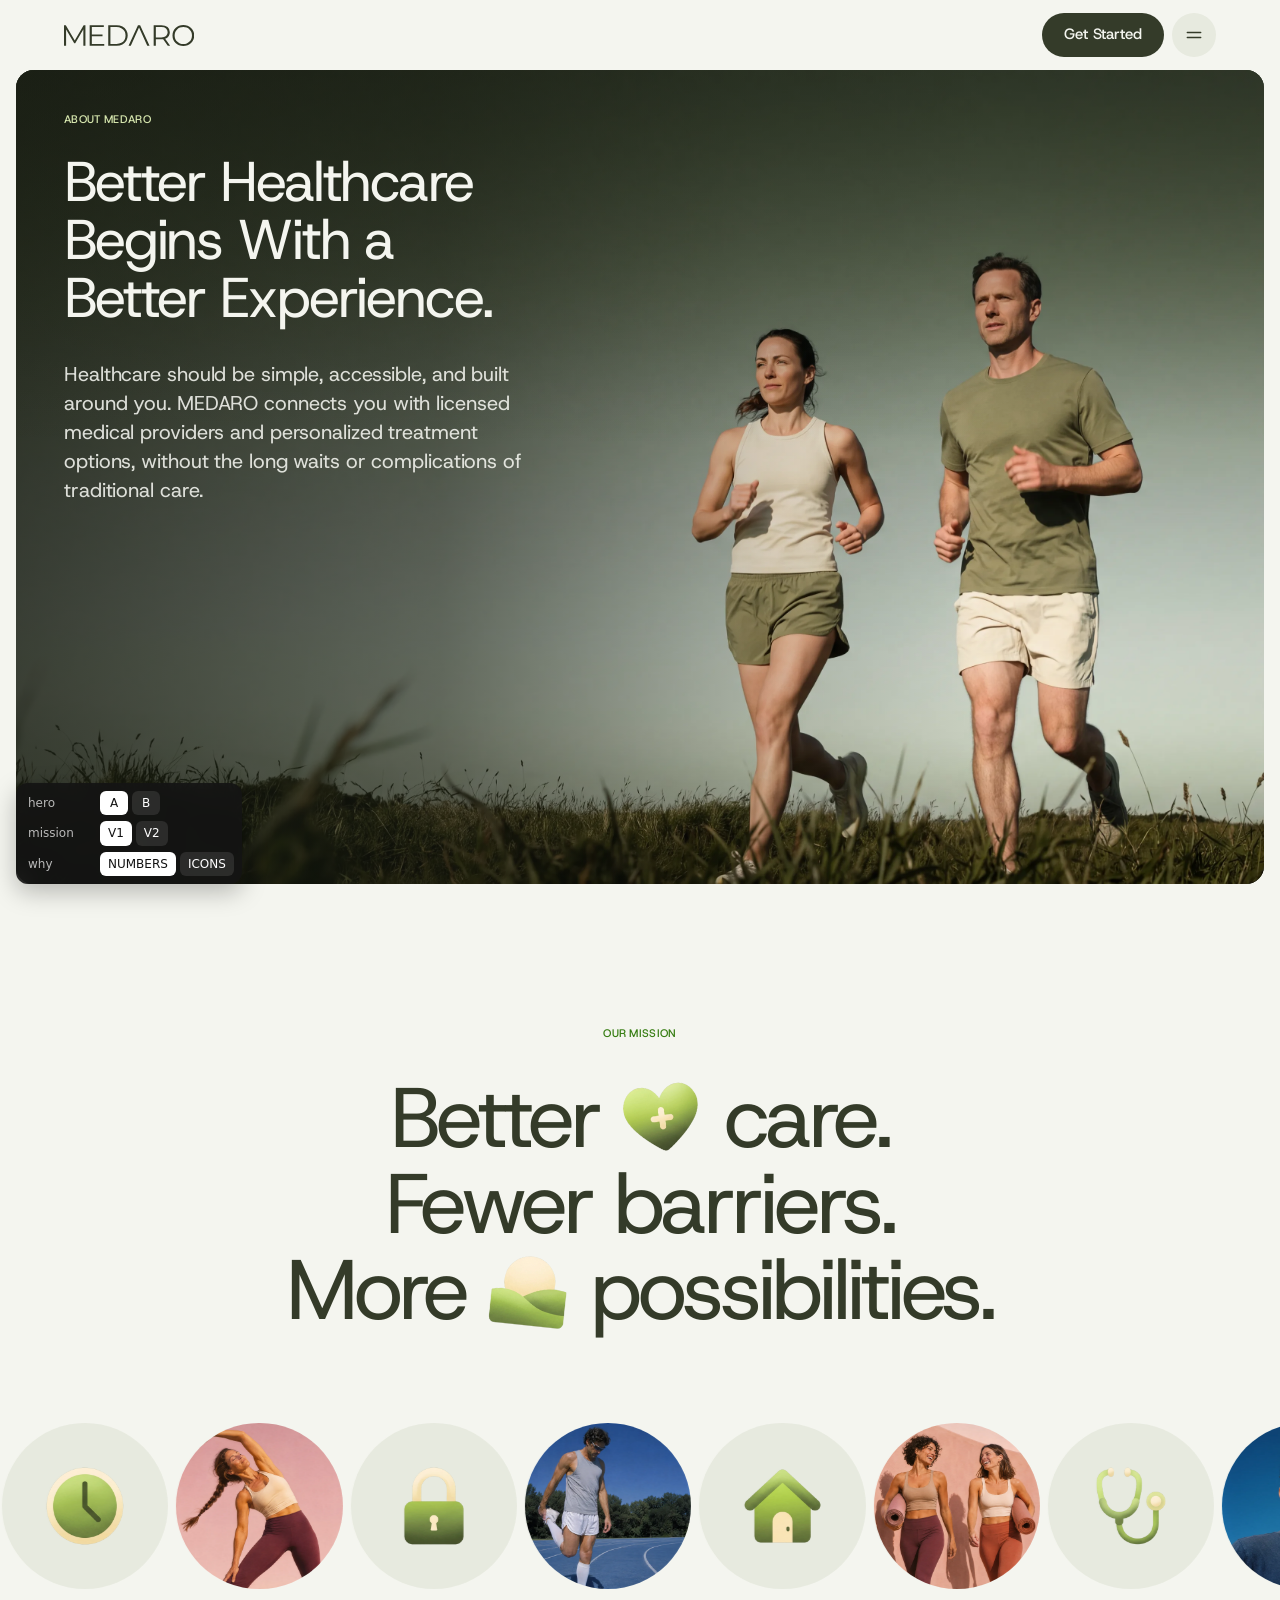
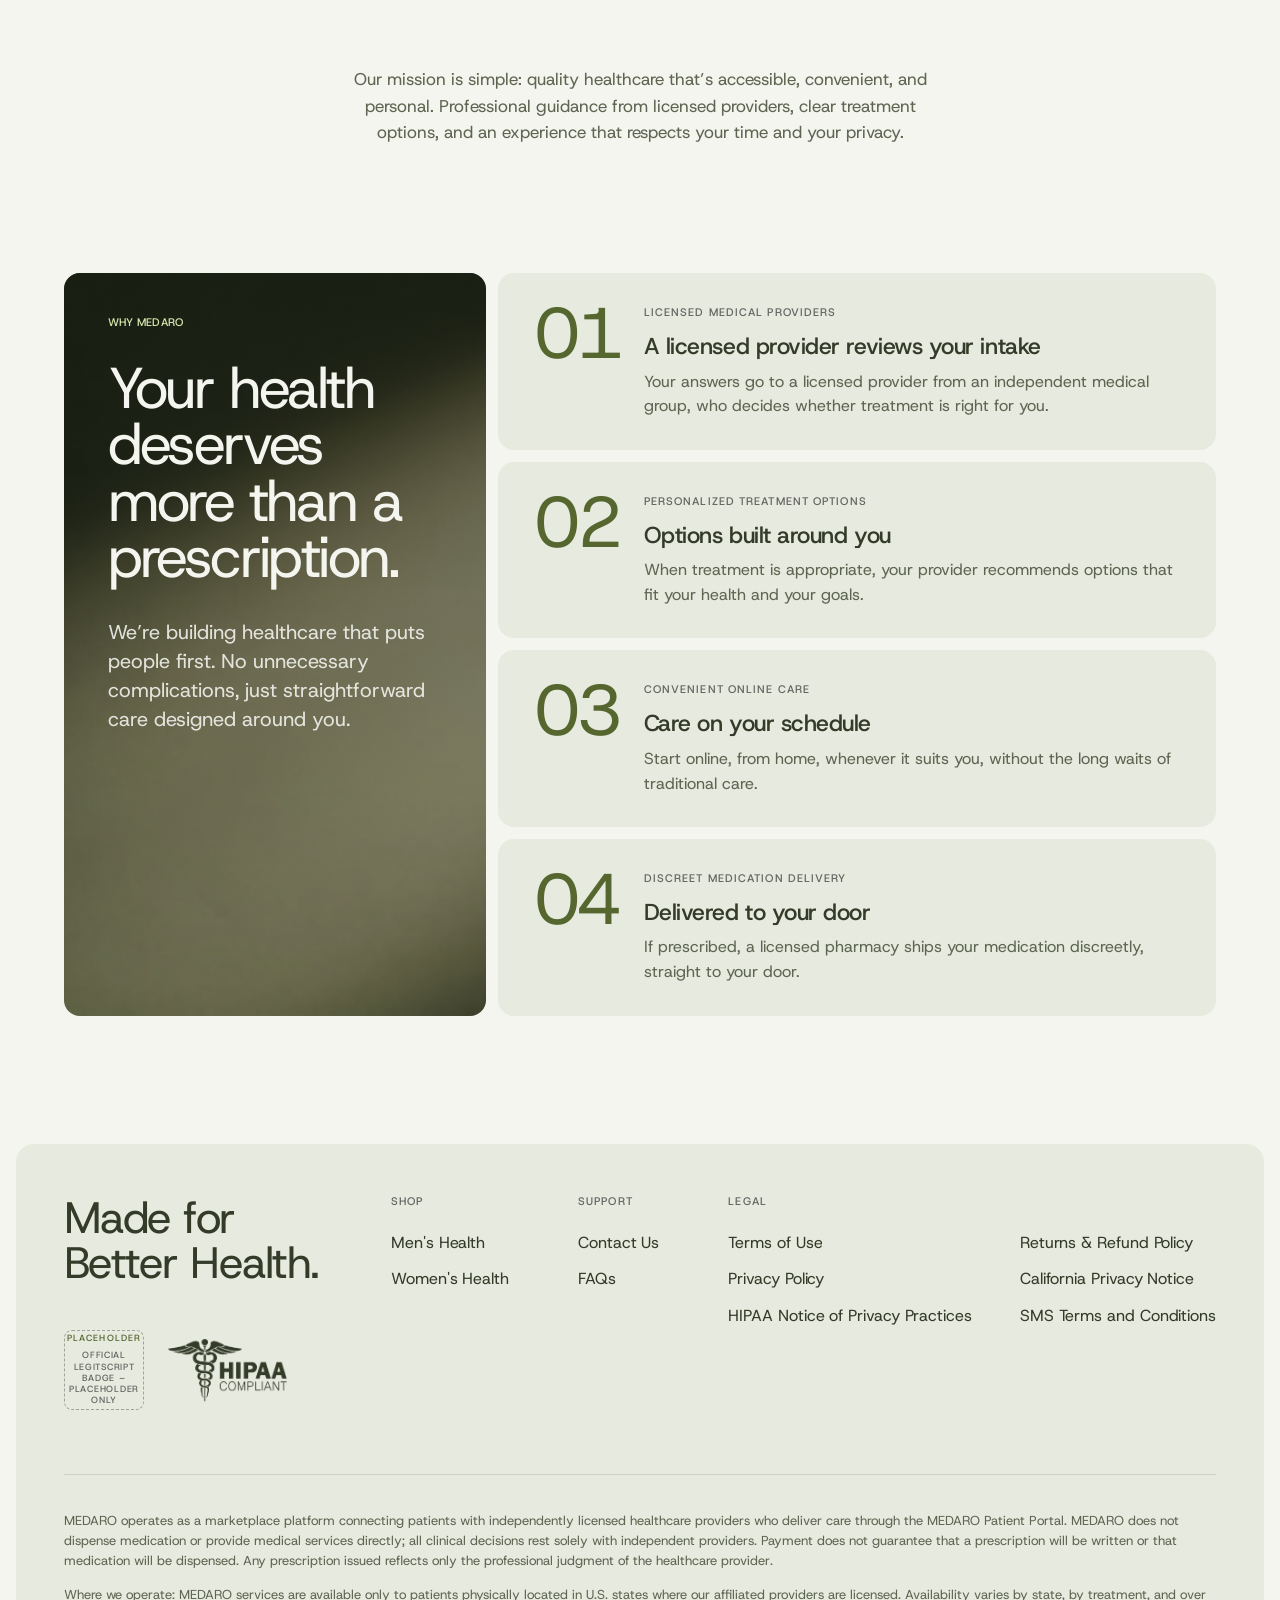
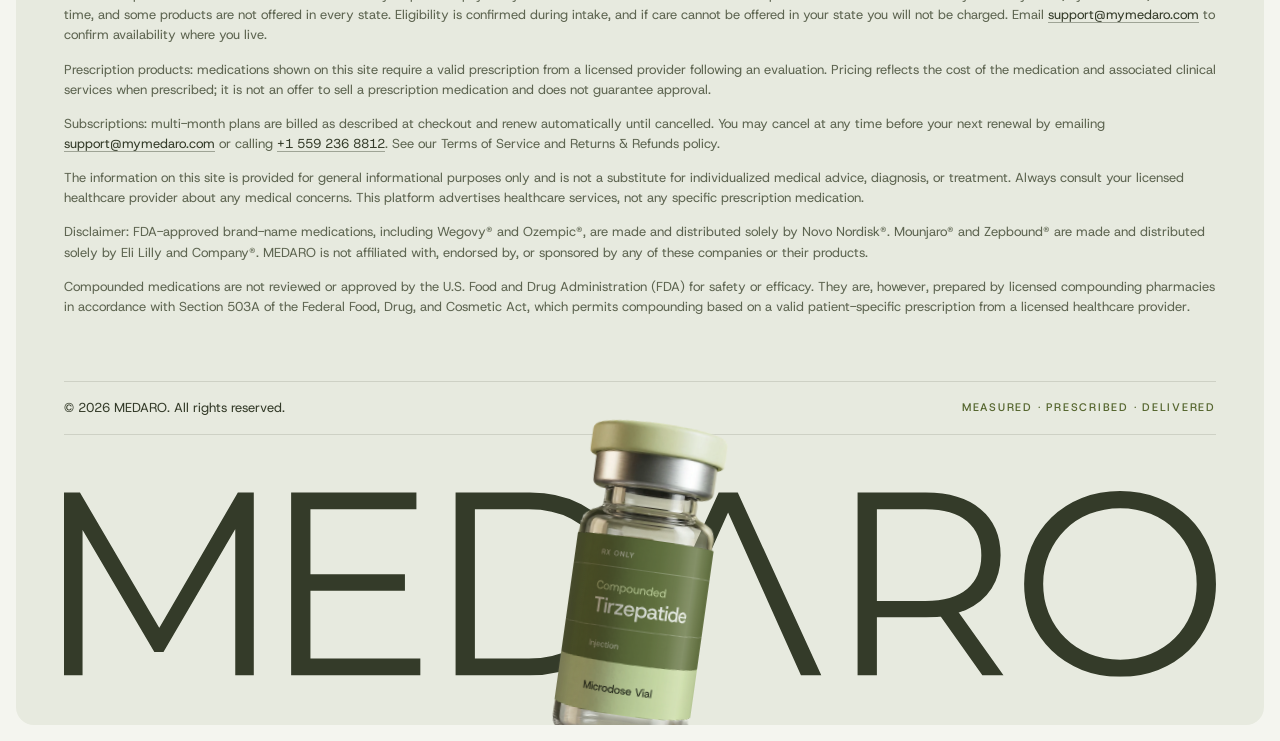
==== site/about.html @ d3d4ec20 "About: hero B's line on one line; Why MEDARO after Daylight (olive card, four point cards, numbers o" ====
<!doctype html>
<html lang="en" data-palettes="a" data-options="why:numbers,icons">
<head>
  <meta charset="utf-8">
  <meta name="viewport" content="width=device-width, initial-scale=1, viewport-fit=cover">
  <title>About MEDARO · Made for Better Health</title>
  <meta name="description" content="At MEDARO, we're making it easier to access personalized medical care without the long waits, unnecessary complications, or inconvenience of traditional healthcare.">
  <meta name="robots" content="noindex, nofollow"><!-- Draft: keep staging out of search -->
  <meta name="theme-color" content="#f4f5ef">
  <link rel="preconnect" href="https://fonts.googleapis.com">
  <link rel="preconnect" href="https://fonts.gstatic.com" crossorigin>
  <link rel="stylesheet" href="https://fonts.googleapis.com/css2?family=Host+Grotesk:wght@300;400;500;600&display=swap">
  <link rel="stylesheet" href="styles.css">
  <!-- Components -->
  <link rel="stylesheet" href="components/header.css">
  <link rel="stylesheet" href="components/menu.css">
  <link rel="stylesheet" href="components/product.css">
  <link rel="stylesheet" href="components/footer.css">
  <!-- Sections -->
  <link rel="stylesheet" href="sections/about/hero.css">
  <link rel="stylesheet" href="sections/about/hero--a.css">
  <link rel="stylesheet" href="sections/about/hero--b.css">
  <link rel="stylesheet" href="sections/about/mission--v1.css">
  <link rel="stylesheet" href="sections/about/mission--v2.css">
  <link rel="stylesheet" href="sections/about/why.css">
</head>
<body id="top">

  <!-- Sprite: logo and icons. One source for header, menu and footer -->
  <svg class="sprite" aria-hidden="true" focusable="false">
    <!-- Official MEDARO wordmark (site/assets/logo/, from the client), cropped tight, currentColor -->
    <symbol id="wordmark" viewBox="194 74 4413 712"><g fill="currentColor" transform="translate(80 780) scale(1 -1)"><path transform="translate(0 0)" d="M114 0V700H175L495 154H463L780 700H841V0H770V589H787L495 89H460L166 589H185V0Z"/><path transform="translate(870 0)" d="M114 0V700H594V636H188V64H609V0ZM180 324V387H550V324Z"/><path transform="translate(1500 0)" d="M114 0V700H399Q511 700 595.5 655.5Q680 611 727.0 532.0Q774 453 774 350Q774 247 727.0 168.0Q680 89 595.5 44.5Q511 0 399 0ZM188 64H395Q488 64 556.5 100.5Q625 137 663.0 201.5Q701 266 701 350Q701 435 663.0 499.0Q625 563 556.5 599.5Q488 636 395 636H188Z"/><path transform="translate(2300 0)" d="M2 0 L322 700 L395 700 L715 0 L637 0 L343 657 L373 657 L79 0 Z"/><path transform="translate(3040 0)" d="M114 0V700H376Q509 700 585.5 636.5Q662 573 662 460Q662 386 627.5 332.5Q593 279 529.0 250.5Q465 222 376 222H155L188 256V0ZM592 0 412 254H492L673 0ZM188 250 155 285H374Q479 285 533.5 331.0Q588 377 588 460Q588 544 533.5 590.0Q479 636 374 636H155L188 671Z"/><path transform="translate(3740 0)" d="M420 -6Q341 -6 273.5 20.5Q206 47 156.5 95.5Q107 144 79.5 208.5Q52 273 52 350Q52 427 79.5 491.5Q107 556 156.5 604.5Q206 653 273.0 679.5Q340 706 420 706Q499 706 566.0 679.5Q633 653 682.5 605.0Q732 557 759.5 492.0Q787 427 787 350Q787 273 759.5 208.0Q732 143 682.5 95.0Q633 47 566.0 20.5Q499 -6 420 -6ZM420 60Q483 60 536.5 81.5Q590 103 629.5 142.5Q669 182 691.0 234.5Q713 287 713 350Q713 413 691.0 465.5Q669 518 629.5 557.5Q590 597 536.5 618.5Q483 640 420 640Q357 640 303.0 618.5Q249 597 209.5 557.5Q170 518 147.5 465.5Q125 413 125 350Q125 288 147.5 235.0Q170 182 209.5 142.5Q249 103 303.0 81.5Q357 60 420 60Z"/></g></symbol>
    <!-- UI icons -->
    <!-- The MEDARO arrow (user, 2026-11-20; source: assets/icons/arrow.svg). One glyph for every arrow, in currentColor;
         i-arrow-ne is the same arrow turned 45° (promo card). -->
    <symbol id="i-arrow-right" viewBox="0 0 16 16"><path fill="currentColor" d="M9.04045 13.5006C9.05132 13.5116 9.38447 13.5951 9.78072 13.6861C10.177 13.7772 10.5056 13.8378 10.5108 13.8209C10.5161 13.8039 10.5571 13.5289 10.6019 13.2096C10.692 12.5686 10.9101 11.82 11.1431 11.3519C11.8694 9.893 13.1726 8.92699 14.7532 8.67591L15.1557 8.61196V7.96748V7.32295L14.7909 7.26174C12.4008 6.86077 10.8426 5.07371 10.5511 2.39938C10.5321 2.22474 10.5094 2.08191 10.5006 2.08191C10.42 2.08191 9.08438 2.40379 9.05912 2.42929C9.04085 2.44773 9.05444 2.61144 9.08936 2.79303C9.47585 4.80384 10.5825 6.44009 12.0186 7.12424L12.363 7.28836L5.2793 7.30121L0.800003 7.30937V8.6137L5.29082 8.62187L12.3578 8.63477L11.923 8.85512C10.7947 9.42671 9.90149 10.5479 9.37547 12.0529C9.22557 12.4817 8.99939 13.4592 9.04045 13.5006Z"/></symbol>
    <symbol id="i-arrow-ne" viewBox="0 0 16 16"><path fill="currentColor" transform="rotate(-45 7.98 7.96)" d="M9.04045 13.5006C9.05132 13.5116 9.38447 13.5951 9.78072 13.6861C10.177 13.7772 10.5056 13.8378 10.5108 13.8209C10.5161 13.8039 10.5571 13.5289 10.6019 13.2096C10.692 12.5686 10.9101 11.82 11.1431 11.3519C11.8694 9.893 13.1726 8.92699 14.7532 8.67591L15.1557 8.61196V7.96748V7.32295L14.7909 7.26174C12.4008 6.86077 10.8426 5.07371 10.5511 2.39938C10.5321 2.22474 10.5094 2.08191 10.5006 2.08191C10.42 2.08191 9.08438 2.40379 9.05912 2.42929C9.04085 2.44773 9.05444 2.61144 9.08936 2.79303C9.47585 4.80384 10.5825 6.44009 12.0186 7.12424L12.363 7.28836L5.2793 7.30121L0.800003 7.30937V8.6137L5.29082 8.62187L12.3578 8.63477L11.923 8.85512C10.7947 9.42671 9.90149 10.5479 9.37547 12.0529C9.22557 12.4817 8.99939 13.4592 9.04045 13.5006Z"/></symbol>
    <!-- Supplement V3 line icons (24px, 1.5 stroke, round: the Weight Loss icons' style) -->
    <symbol id="i-leaf" viewBox="0 0 24 24"><g fill="none" stroke="currentColor" stroke-width="1.5" stroke-linecap="round" stroke-linejoin="round"><path d="M5 19c0-8 5-13.5 14-14 .2 8.6-5 14-12.5 14H5Z"/><path d="M5 19c3-4 6-6.5 10-8.5"/></g></symbol>
    <symbol id="i-flask" viewBox="0 0 24 24"><g fill="none" stroke="currentColor" stroke-width="1.5" stroke-linecap="round" stroke-linejoin="round"><path d="M9.5 3h5M10.5 3v6L5.2 18.2A1.9 1.9 0 0 0 6.9 21h10.2a1.9 1.9 0 0 0 1.7-2.8L13.5 9V3"/><path d="M7.6 15h8.8"/></g></symbol>
    <symbol id="i-target" viewBox="0 0 24 24"><g fill="none" stroke="currentColor" stroke-width="1.5" stroke-linecap="round" stroke-linejoin="round"><circle cx="12" cy="12" r="8.5"/><circle cx="12" cy="12" r="4.75"/><circle cx="12" cy="12" r="1.1"/></g></symbol>
    <symbol id="i-sun" viewBox="0 0 24 24"><g fill="none" stroke="currentColor" stroke-width="1.5" stroke-linecap="round" stroke-linejoin="round"><circle cx="12" cy="12" r="4"/><path d="M12 2.75v2M12 19.25v2M2.75 12h2M19.25 12h2M5.46 5.46l1.41 1.41M17.13 17.13l1.41 1.41M5.46 18.54l1.41-1.41M17.13 6.87l1.41-1.41"/></g></symbol>
    <symbol id="i-search" viewBox="0 0 24 24"><g fill="none" stroke="currentColor" stroke-width="1.5" stroke-linecap="round" stroke-linejoin="round"><circle cx="10.75" cy="10.75" r="6.5"/><path d="m15.5 15.5 5 5"/></g></symbol>
    <!-- Weight Loss care-point icons (24px line icons, currentColor) -->
    <symbol id="i-vial" viewBox="0 0 24 24"><g fill="none" stroke="currentColor" stroke-width="1.5" stroke-linecap="round" stroke-linejoin="round"><rect x="8.5" y="2.75" width="7" height="3" rx="0.75"/><path d="M10 5.75v1.5M14 5.75v1.5"/><rect x="7" y="7.25" width="10" height="14" rx="2"/><path d="M7 11.25h10M7 17.25h10"/></g></symbol>
    <symbol id="i-stethoscope" viewBox="0 0 24 24"><g fill="none" stroke="currentColor" stroke-width="1.5" stroke-linecap="round" stroke-linejoin="round"><path d="M5.75 3.25H5a1 1 0 0 0-1 1V9a4.5 4.5 0 0 0 9 0V4.25a1 1 0 0 0-1-1h-.75"/><path d="M8.5 13.5v1.75a4.5 4.5 0 0 0 9 0V13"/><circle cx="17.5" cy="11" r="2"/></g></symbol>
    <symbol id="i-plan" viewBox="0 0 24 24"><g fill="none" stroke="currentColor" stroke-width="1.5" stroke-linecap="round" stroke-linejoin="round"><path d="M15.5 4.5H17a2 2 0 0 1 2 2V19.5a2 2 0 0 1-2 2H7a2 2 0 0 1-2-2V6.5a2 2 0 0 1 2-2h1.5"/><rect x="8.5" y="2.75" width="7" height="3.5" rx="1"/><path d="M8.5 11h7M8.5 14.5h7M8.5 18h4"/></g></symbol>
    <symbol id="i-chat" viewBox="0 0 24 24"><g fill="none" stroke="currentColor" stroke-width="1.5" stroke-linecap="round" stroke-linejoin="round"><path d="M4 6.75A2.75 2.75 0 0 1 6.75 4h10.5A2.75 2.75 0 0 1 20 6.75v7.5A2.75 2.75 0 0 1 17.25 17H10.5L6 20.5V17h0.75A2.75 2.75 0 0 1 4 14.25Z"/><path d="M8.5 9h7M8.5 12.5h4.5"/></g></symbol>
    <symbol id="i-box" viewBox="0 0 24 24"><g fill="none" stroke="currentColor" stroke-width="1.5" stroke-linecap="round" stroke-linejoin="round"><path d="M3.5 7.5 12 3l8.5 4.5v9L12 21l-8.5-4.5Z"/><path d="M3.5 7.5 12 12l8.5-4.5M12 12v9M7.75 5.25l8.5 4.5"/></g></symbol>
    <symbol id="i-clock" viewBox="0 0 24 24"><g fill="none" stroke="currentColor" stroke-width="1.5" stroke-linecap="round" stroke-linejoin="round"><circle cx="12" cy="12" r="8.5"/><path d="M12 7.25V12l3.25 2"/></g></symbol>
  </svg>

  <a class="visually-hidden" href="#main">Skip to content</a>

  <!-- ================= HERO (approved: hero V4, user 2026-11-21) ================= -->
  <!-- SECTION:header--menu START · styles: components/header.css, components/menu.css · scripts: main.js (header, menu)
       After the client's hims and Superpower references (2026-11-20): logo left; Get Started and a menu button right.
       The six links live in a sheet that slides in from the right (native <dialog>: focus stays inside, Esc closes).
       Links: Home scroll links and page links as in content/home.md. [LINK NEEDED] Get Started destination. -->
  <header class="site-header site-header--plain site-header--compact site-header--menu" data-header>
    <div class="site-header__bar">
      <a class="logo" href="index.html" aria-label="MEDARO, home"><svg aria-hidden="true"><use href="#wordmark"/></svg></a>
      <div class="site-header__actions">
        <a class="btn btn--dark btn--pill" href="index.html#how-it-works">Get Started</a>
        <button class="menu-button" type="button" aria-haspopup="dialog" aria-expanded="false" aria-controls="site-menu" data-menu-open>
          <span class="visually-hidden">Open menu</span>
          <svg aria-hidden="true" viewBox="0 0 24 24"><path d="M4 9h16M4 15h16"/></svg>
        </button>
      </div>
    </div>
  </header>

  <dialog class="menu" id="site-menu" aria-labelledby="site-menu-title" data-menu>
    <div class="menu__scrim" data-menu-close></div>
    <div class="menu__panel">
      <div class="menu__top">
        <h2 class="menu__title" id="site-menu-title">Menu</h2>
        <button class="menu__close" type="button" data-menu-close>
          <span class="visually-hidden">Close menu</span>
          <svg aria-hidden="true" viewBox="0 0 24 24"><path d="M6 6l12 12M18 6 6 18"/></svg>
        </button>
      </div>

      <nav class="menu__nav" aria-labelledby="site-menu-explore">
        <p class="menu__label" id="site-menu-explore">Explore</p>
        <ul class="menu__list">
          <li style="--i:0"><a class="menu__link link-roll" href="index.html#weight-loss" data-menu-close>Weight Loss<svg class="menu__arrow" aria-hidden="true"><use href="#i-arrow-right"/></svg></a></li>
          <li style="--i:1"><a class="menu__link link-roll" href="index.html#mens-health" data-menu-close>Men's Health<svg class="menu__arrow" aria-hidden="true"><use href="#i-arrow-right"/></svg></a></li>
          <li style="--i:2"><a class="menu__link link-roll" href="index.html#womens-health" data-menu-close>Women's Health<svg class="menu__arrow" aria-hidden="true"><use href="#i-arrow-right"/></svg></a></li>
          <li style="--i:3"><a class="menu__link link-roll" href="index.html#supplements" data-menu-close>Supplement<svg class="menu__arrow" aria-hidden="true"><use href="#i-arrow-right"/></svg></a></li>
          <li style="--i:4"><a class="menu__link link-roll" href="index.html#how-it-works" data-menu-close>How Medaro Works<svg class="menu__arrow" aria-hidden="true"><use href="#i-arrow-right"/></svg></a></li>
          <li style="--i:5"><a class="menu__link link-roll" href="about.html" aria-current="page">About Us<svg class="menu__arrow" aria-hidden="true"><use href="#i-arrow-right"/></svg></a></li>
        </ul>
      </nav>

      <!-- Top treatments, after hims' menu: a row of product cards (Rx badge, product, name) that scrolls
           sideways. Products: the client's packs, as in the hero (client, 2026-11-20: "Put the bottle in the menu
           also", now the Quad 4 ampoule; no pens: "we do not make the drugs"; the Supplements tablet blank, client 2026-11-21:
           no MEDARO name on the pills). Names: the client's mock-up cards (Tirzepatide Microdose,
           Tirzepatide Multidose) and Quad 4 (content/mens-health.md). [LINK NEEDED] treatment pages; for now the
           landing pages and the Supplement section. -->
      <section class="menu__treat" aria-labelledby="site-menu-treat" style="--i:6">
        <p class="menu__label" id="site-menu-treat">Top treatments</p>
        <ul class="treat-row">
          <li>
            <a class="treat-card" href="weight-loss.html">
              <span class="treat-card__rx">Rx</span>
              <span class="treat-card__media" aria-hidden="true">
                <span class="pack pack--vial treat-card__pack treat-card__pack--vial"><img src="assets/images/products/vial-tirzepatide.webp" alt="" width="466" height="1100"><img class="product__print" src="assets/images/products/print-vial-microdose.svg" alt="" width="466" height="1100"><img class="product__sheen" src="assets/images/products/sheen-vial.svg" alt="" width="466" height="1100"></span>
              </span>
              <span class="treat-card__name">Tirzepatide Microdose</span>
            </a>
          </li>
          <li>
            <a class="treat-card" href="mens-health.html">
              <span class="treat-card__rx">Rx</span>
              <span class="treat-card__media" aria-hidden="true">
                <span class="pack pack--ampoule treat-card__pack treat-card__pack--ampoule"><img src="assets/images/products/ampoule-quad4.webp" alt="" width="406" height="2200"><img class="product__print" src="assets/images/products/print-ampoule-quad4-ink.svg" alt="" width="406" height="2200"></span>
              </span>
              <span class="treat-card__name">Quad 4</span>
            </a>
          </li>
          <li>
            <a class="treat-card" href="weight-loss.html">
              <span class="treat-card__rx">Rx</span>
              <span class="treat-card__media" aria-hidden="true">
                <span class="pack pack--vial treat-card__pack treat-card__pack--vial treat-card__pack--vial-b"><img src="assets/images/products/vial-tirzepatide.webp" alt="" width="466" height="1100"><img class="product__print" src="assets/images/products/print-vial-multidose.svg" alt="" width="466" height="1100"><img class="product__sheen" src="assets/images/products/sheen-vial.svg" alt="" width="466" height="1100"></span>
              </span>
              <span class="treat-card__name">Tirzepatide Multidose</span>
            </a>
          </li>
          <li>
            <a class="treat-card" href="index.html#supplements" data-menu-close>
              <span class="treat-card__media" aria-hidden="true"><img class="treat-card__tab treat-card__tab--white" src="assets/images/products/tablet-white-blank.webp" alt="" width="669" height="665"></span>
              <span class="treat-card__name">Supplements</span>
            </a>
          </li>
        </ul>
      </section>

      <div class="menu__foot" style="--i:7">
        <a class="btn btn--outline btn--pill" href="contact.html">Contact</a>
        <a class="btn btn--dark btn--pill" href="index.html#how-it-works" data-menu-close>Get Started</a>
      </div>
    </div>
  </dialog>
  <!-- SECTION:header--menu END -->

  <main id="main">

    <!-- SECTION:about/hero START · styles: sections/about/hero.css, hero--a.css, hero--b.css (versions: ?hero=a|b) · assets: assets/images/about/about-hero-standin.webp
         Built first in Framer (2026-11-23, FRAMER.md → About page), mirrored here for context. Home's stage with a photo
         inside, after the user's T3 "What to expect" reference. Copy: content/about.md → Hero, word for word, minus the
         eyebrow "MADE FOR BETTER HEALTH." (the user crossed it out). Photo: stand-in (hero V1's runners). -->
    <div data-version="hero:a">
    <section class="about-hero about-hero--a" aria-labelledby="about-title-a">
      <div class="about-hero__stage">
        <img class="about-hero__photo" src="assets/images/about/about-hero-standin.webp" alt=""
             data-brief="A close, warm shot of a person at home holding a phone (screen blurred or turned away, no readable UI, no logos); shallow depth of field, olive and sage tones, film grain; deep tone on the left third for the text; 16:9 at 4K, the subject right of centre.">
        <div class="about-hero__copy">
          <p class="chip"><span>About MEDARO</span></p>
          <h1 class="about-hero__title" id="about-title-a">Better Healthcare Begins With a Better Experience.</h1>
          <p class="about-hero__lede">Healthcare should be simple, accessible, and built around you. MEDARO connects you with licensed medical providers and personalized treatment options, without the long waits or complications of traditional care.</p>
        </div>
      </div>
    </section>
    </div>
    <div data-version="hero:b">
    <section class="about-hero about-hero--b" aria-labelledby="about-title-b">
      <div class="about-hero__stage">
        <img class="about-hero__photo" src="assets/images/about/about-hero-standin.webp" alt=""
             data-brief="A close, warm shot of a person at home holding a phone (screen blurred or turned away, no readable UI, no logos); shallow depth of field, olive and sage tones, film grain; deep tone on the left third for the text; 16:9 at 4K, the subject right of centre.">
        <span class="about-hero__shade" aria-hidden="true"></span>
        <div class="about-hero__copy">
          <p class="chip"><span>About MEDARO</span></p>
          <h1 class="about-hero__title" id="about-title-b">Better Healthcare Begins With a Better Experience.</h1>
          <p class="about-hero__lede">Healthcare should be simple, accessible, and built around you.</p>
        </div>
        <p class="about-hero__foot">MEDARO connects you with licensed medical providers and treatment options designed around your individual health needs, without the long waits, unnecessary complications, or inconvenience of traditional healthcare.</p>
      </div>
    </section>
    </div>
    <!-- SECTION:about/hero END -->

    <!-- SECTION:about/mission--v1 START · styles: sections/about/mission--v1.css · scripts: main.js (reveal, drift) · assets: assets/images/womens/ (wh-friends, wh-stretch, wh-balance .webp), assets/images/mens/ (mh-breath, mh-drink, mh-stretch .webp), assets/icons/about/ (heart-plus, sun-hill, stethoscope, clipboard, phone-heart, clock, padlock, house .webp; Magnific, 2026-11-23)
         V1 "Poster" (the user's pick), after the user's Mahadeva, EuroBridge and Ragnarok references (2026-11-23). Copy: rewritten from content/about.md → Our Mission at the user's request (heading in sentence case; one paragraph merged from the two): DESIGN.md → Copy flags. -->
    <div data-version="mission:v1">
    <section class="mission-v1" id="mission" aria-labelledby="mission-v1-title">
      <div class="mission-v1__head">
        <p class="chip"><span>Our Mission</span></p>
        <h2 class="mission-v1__title" id="mission-v1-title" data-reveal>
          <span class="mission-v1__line">Better <span class="mission-v1__icon" style="--i:0; --tilt:-8deg" aria-hidden="true"><img src="assets/icons/about/heart-plus.webp" alt=""></span> care.</span>
          <span class="mission-v1__line">Fewer barriers.</span>
          <span class="mission-v1__line">More <span class="mission-v1__icon" style="--i:1; --tilt:6deg" aria-hidden="true"><img src="assets/icons/about/sun-hill.webp" alt=""></span> possibilities.</span>
        </h2>
      </div>
      <div class="mission-v1__orbs" aria-hidden="true">
        <ul class="mission-v1__row" data-drift="-1">
          <li class="orb"><img src="assets/images/womens/wh-friends.webp" alt="" loading="lazy"></li>
          <li class="orb orb--icon"><img class="orb__art" src="assets/icons/about/stethoscope.webp" alt="" loading="lazy"></li>
          <li class="orb"><img src="assets/images/mens/mh-breath.webp" alt="" loading="lazy"></li>
          <li class="orb orb--icon"><img class="orb__art" src="assets/icons/about/clipboard.webp" alt="" loading="lazy"></li>
          <li class="orb"><img src="assets/images/womens/wh-stretch.webp" alt="" loading="lazy"></li>
          <li class="orb orb--icon"><img class="orb__art" src="assets/icons/about/phone-heart.webp" alt="" loading="lazy"></li>
          <li class="orb"><img src="assets/images/mens/mh-drink.webp" alt="" loading="lazy"></li>
          <li class="orb orb--icon"><img class="orb__art" src="assets/icons/about/clock.webp" alt="" loading="lazy"></li>
          <li class="orb"><img src="assets/images/womens/wh-balance.webp" alt="" loading="lazy"></li>
          <li class="orb orb--icon"><img class="orb__art" src="assets/icons/about/padlock.webp" alt="" loading="lazy"></li>
          <li class="orb"><img src="assets/images/mens/mh-stretch.webp" alt="" loading="lazy"></li>
          <li class="orb orb--icon"><img class="orb__art" src="assets/icons/about/house.webp" alt="" loading="lazy"></li>
          <li class="orb"><img src="assets/images/womens/wh-friends.webp" alt="" loading="lazy"></li>
          <li class="orb orb--icon"><img class="orb__art" src="assets/icons/about/stethoscope.webp" alt="" loading="lazy"></li>
          <li class="orb"><img src="assets/images/mens/mh-breath.webp" alt="" loading="lazy"></li>
          <li class="orb orb--icon"><img class="orb__art" src="assets/icons/about/clipboard.webp" alt="" loading="lazy"></li>
          <li class="orb"><img src="assets/images/womens/wh-stretch.webp" alt="" loading="lazy"></li>
          <li class="orb orb--icon"><img class="orb__art" src="assets/icons/about/phone-heart.webp" alt="" loading="lazy"></li>
          <li class="orb"><img src="assets/images/mens/mh-drink.webp" alt="" loading="lazy"></li>
          <li class="orb orb--icon"><img class="orb__art" src="assets/icons/about/clock.webp" alt="" loading="lazy"></li>
          <li class="orb"><img src="assets/images/womens/wh-balance.webp" alt="" loading="lazy"></li>
          <li class="orb orb--icon"><img class="orb__art" src="assets/icons/about/padlock.webp" alt="" loading="lazy"></li>
          <li class="orb"><img src="assets/images/mens/mh-stretch.webp" alt="" loading="lazy"></li>
          <li class="orb orb--icon"><img class="orb__art" src="assets/icons/about/house.webp" alt="" loading="lazy"></li>
        </ul>
      </div>
      <p class="mission-v1__text">Our mission is simple: quality healthcare that’s accessible, convenient, and personal. Professional guidance from licensed providers, clear treatment options, and an experience that respects your time and your privacy.</p>
    </section>
    </div>
    <!-- SECTION:about/mission--v1 END -->

    <!-- SECTION:about/mission--v2 START · styles: sections/about/mission--v2.css · scripts: main.js (fill, reveal) · assets: assets/images/about/mission-band-standin.webp · icons: sprite #i-stethoscope #i-clock #i-plan #i-arrow-right
         V2 "Statement + values", after the user's Mahadeva and Granville Energy references (2026-11-23). Copy: content/about.md →
         Our Mission; the three values' titles are the sentence's own words and their lines are cut from "We believe …"
         (the user allowed tweaks here; proposal flagged in DESIGN.md). Photo: stand-in (hero V1's stretch photo). -->
    <div data-version="mission:v2">
    <section class="mission-v2" aria-labelledby="mission-v2-title">
      <p class="chip"><span>Our Mission</span></p>
      <h2 class="visually-hidden" id="mission-v2-title">Better Care. Fewer Barriers. More Possibilities.</h2>
      <p class="mission-v2__statement" data-fill>Our mission is simple: to make quality healthcare more accessible, convenient, and personal.</p>
      <figure class="mission-v2__band" data-reveal>
        <img src="assets/images/about/mission-band-standin.webp" alt="" loading="lazy"
             data-brief="A wide, calm everyday scene in our palette (people at home or outdoors, unposed), olive and sage tones, soft sun, film grain; reads as a thin band (about 5:1), no logos or text.">
      </figure>
      <ul class="mission-v2__values">
        <li class="value">
          <svg class="value__icon" aria-hidden="true"><use href="#i-stethoscope"/></svg>
          <h3 class="value__title">Accessible</h3>
          <p class="value__text">Everyone deserves professional medical guidance.</p>
        </li>
        <li class="value">
          <svg class="value__icon" aria-hidden="true"><use href="#i-clock"/></svg>
          <h3 class="value__title">Convenient</h3>
          <p class="value__text">A healthcare experience that respects your time and privacy.</p>
        </li>
        <li class="value">
          <svg class="value__icon" aria-hidden="true"><use href="#i-plan"/></svg>
          <h3 class="value__title">Personal</h3>
          <p class="value__text">Clear treatment options, designed around your individual health needs.</p>
        </li>
      </ul>
      <a class="mission-v2__more" href="index.html#how-it-works">How Medaro Works <svg aria-hidden="true"><use href="#i-arrow-right"/></svg></a>
      <div class="mission-v2__marquee" aria-hidden="true">
        <div class="marquee__track"><p class="marquee__group"><span>Better Care.</span><span>Fewer Barriers.</span><span>More Possibilities.</span><span>Better Care.</span><span>Fewer Barriers.</span><span>More Possibilities.</span></p><p class="marquee__group"><span>Better Care.</span><span>Fewer Barriers.</span><span>More Possibilities.</span><span>Better Care.</span><span>Fewer Barriers.</span><span>More Possibilities.</span></p></div>
      </div>
    </section>
    </div>
    <!-- SECTION:about/mission--v2 END -->

    <!-- SECTION:about/why START · styles: sections/about/why.css · assets: assets/images/products/stage-plate.webp, assets/icons/about/ (stethoscope, clipboard, phone-heart, house .webp) · review option: ?why=numbers|icons
         After the user's Daylight "Why partners choose Daylight" reference (2026-11-23). Copy: content/about.md → Why MEDARO; the
         four labels are the client's points word for word, the heading is theirs (sentence case), the summary, titles and lines are
         rewritten in plain words at the user's request ("there is lot of ai jargon"): DESIGN.md → Copy flags. -->
    <section class="why" id="why-medaro" aria-labelledby="why-title">
      <div class="why__grid">
        <div class="why__card">
          <p class="chip"><span>Why MEDARO</span></p>
          <h2 class="why__title" id="why-title">Your health deserves more than a prescription.</h2>
          <p class="why__summary">We’re building healthcare that puts people first. No unnecessary complications, just straightforward care designed around you.</p>
        </div>
        <ol class="why__points">
          <li class="why-point">
            <span class="why-point__num" aria-hidden="true">01</span>
            <img class="why-point__icon" src="assets/icons/about/stethoscope.webp" alt="" loading="lazy">
            <div>
              <p class="why-point__label">Licensed Medical Providers</p>
              <h3 class="why-point__title">A licensed provider reviews your intake</h3>
              <p class="why-point__text">Your answers go to a licensed provider from an independent medical group, who decides whether treatment is right for you.</p>
            </div>
          </li>
          <li class="why-point">
            <span class="why-point__num" aria-hidden="true">02</span>
            <img class="why-point__icon" src="assets/icons/about/clipboard.webp" alt="" loading="lazy">
            <div>
              <p class="why-point__label">Personalized Treatment Options</p>
              <h3 class="why-point__title">Options built around you</h3>
              <p class="why-point__text">When treatment is appropriate, your provider recommends options that fit your health and your goals.</p>
            </div>
          </li>
          <li class="why-point">
            <span class="why-point__num" aria-hidden="true">03</span>
            <img class="why-point__icon" src="assets/icons/about/phone-heart.webp" alt="" loading="lazy">
            <div>
              <p class="why-point__label">Convenient Online Care</p>
              <h3 class="why-point__title">Care on your schedule</h3>
              <p class="why-point__text">Start online, from home, whenever it suits you, without the long waits of traditional care.</p>
            </div>
          </li>
          <li class="why-point">
            <span class="why-point__num" aria-hidden="true">04</span>
            <img class="why-point__icon" src="assets/icons/about/house.webp" alt="" loading="lazy">
            <div>
              <p class="why-point__label">Discreet Medication Delivery</p>
              <h3 class="why-point__title">Delivered to your door</h3>
              <p class="why-point__text">If prescribed, a licensed pharmacy ships your medication discreetly, straight to your door.</p>
            </div>
          </li>
        </ol>
      </div>
    </section>
    <!-- SECTION:about/why END -->

  </main>

  <!-- SECTION:footer--full START · styles: components/footer.css, components/product.css · scripts: main.js (rolling links) · assets: assets/images/products/ (vial-tirzepatide.webp, print-vial-microdose.svg, sheen-vial.svg), assets/badges/hipaa-compliant.png
       Design after the user's Ethical Life footer (2026-11-21): brand line top left, link columns top right, the MEDARO
       wordmark across the foot behind the products ("i want our logo back of the suplement pic"), no glow; mist panel
       on the frame, radius 18. Content: the client's footer (content/footer.md, word for word; user, 2026-11-21: "make
       this footer according to this content and instead of tablets use bottles"). Product: the hero's Microdose Tirzepatide
       vial only, large and centred, in front of the wordmark in ink (user, 2026-11-21).
       [DATA NEEDED] LegitScript badge (a placeholder in the client's copy).
       Legal pages (legal/<slug>.html) not built yet. -->
  <footer class="site-footer site-footer--full">
    <div class="site-footer__frame">

      <div class="site-footer__top">
        <div class="site-footer__brandline">
          <p class="site-footer__tagline">Made for<br>Better Health.</p>
          <ul class="site-footer__badges">
            <li class="site-footer__badge site-footer__badge--placeholder">
              <span class="site-footer__badge-tag">Placeholder</span>
              <span class="site-footer__badge-text">Official LegitScript badge – placeholder only</span>
            </li>
            <!-- The client's HIPAA badge (user, 2026-11-21), recoloured to our ink: assets/badges/hipaa-compliant.png
                 (original as delivered: hipaa-compliant-original.png) -->
            <li class="site-footer__badge site-footer__badge--hipaa">
              <img src="assets/badges/hipaa-compliant.png" alt="HIPAA Compliant" width="523" height="282">
            </li>
          </ul>
        </div>

        <div class="site-footer__cols">
          <nav class="site-footer__col" aria-labelledby="footer-shop">
            <p class="site-footer__label" id="footer-shop">Shop</p>
            <ul class="site-footer__list">
              <li><a class="link-roll" href="mens-health.html">Men's Health</a></li>
              <li><a class="link-roll" href="index.html#womens-health">Women's Health</a></li>
            </ul>
          </nav>

          <nav class="site-footer__col" aria-labelledby="footer-support">
            <p class="site-footer__label" id="footer-support">Support</p>
            <ul class="site-footer__list">
              <li><a class="link-roll" href="contact.html">Contact Us</a></li>
              <li><a class="link-roll" href="legal/frequently-asked-questions.html">FAQs</a></li>
            </ul>
          </nav>

          <nav class="site-footer__col" aria-labelledby="footer-legal">
            <p class="site-footer__label" id="footer-legal">Legal</p>
            <ul class="site-footer__list site-footer__list--split">
              <li><a class="link-roll" href="legal/terms-of-use.html">Terms of Use</a></li>
              <li><a class="link-roll" href="legal/privacy-policy.html">Privacy Policy</a></li>
              <li><a class="link-roll" href="legal/notice-of-privacy-practices.html">HIPAA Notice of Privacy Practices</a></li>
              <li><a class="link-roll" href="legal/cancellation-and-refund-policy.html">Returns &amp; Refund Policy</a></li>
              <li><a class="link-roll" href="legal/california-privacy-disclosures.html">California Privacy Notice</a></li>
              <li><a class="link-roll" href="legal/sms-and-mobile-terms.html">SMS Terms and Conditions</a></li>
            </ul>
          </nav>
        </div>
      </div>

      <!-- The client's disclaimers, word for word (content/footer.md). Company name MEDARO and phone +1 559 236 8812 (client, 2026-11-23). -->
      <div class="site-footer__fine">
        <p>MEDARO operates as a marketplace platform connecting patients with independently licensed healthcare providers who deliver care through the MEDARO Patient Portal. MEDARO does not dispense medication or provide medical services directly; all clinical decisions rest solely with independent providers. Payment does not guarantee that a prescription will be written or that medication will be dispensed. Any prescription issued reflects only the professional judgment of the healthcare provider.</p>
        <p>Where we operate: MEDARO services are available only to patients physically located in U.S. states where our affiliated providers are licensed. Availability varies by state, by treatment, and over time, and some products are not offered in every state. Eligibility is confirmed during intake, and if care cannot be offered in your state you will not be charged. Email <a href="mailto:support@mymedaro.com">support@mymedaro.com</a> to confirm availability where you live.</p>
        <p>Prescription products: medications shown on this site require a valid prescription from a licensed provider following an evaluation. Pricing reflects the cost of the medication and associated clinical services when prescribed; it is not an offer to sell a prescription medication and does not guarantee approval.</p>
        <p>Subscriptions: multi-month plans are billed as described at checkout and renew automatically until cancelled. You may cancel at any time before your next renewal by emailing <a href="mailto:support@mymedaro.com">support@mymedaro.com</a> or calling <a href="tel:+15592368812">+1 559 236 8812</a>. See our Terms of Service and Returns &amp; Refunds policy.</p>
        <p>The information on this site is provided for general informational purposes only and is not a substitute for individualized medical advice, diagnosis, or treatment. Always consult your licensed healthcare provider about any medical concerns. This platform advertises healthcare services, not any specific prescription medication.</p>
        <p>Disclaimer: FDA-approved brand-name medications, including Wegovy® and Ozempic®, are made and distributed solely by Novo Nordisk®. Mounjaro® and Zepbound® are made and distributed solely by Eli Lilly and Company®. MEDARO is not affiliated with, endorsed by, or sponsored by any of these companies or their products.</p>
        <p>Compounded medications are not reviewed or approved by the U.S. Food and Drug Administration (FDA) for safety or efficacy. They are, however, prepared by licensed compounding pharmacies in accordance with Section 503A of the Federal Food, Drug, and Cosmetic Act, which permits compounding based on a valid patient-specific prescription from a licensed healthcare provider.</p>
      </div>

      <!-- Bottom bar between two hairlines, just above the wordmark (user, 2026-11-21, after their UGC reference;
           the client's words, content/footer.md) -->
      <div class="site-footer__bar">
        <p class="site-footer__copy">© 2026 MEDARO. All rights reserved.</p>
        <p class="site-footer__motto">Measured · Prescribed · Delivered</p>
      </div>

      <!-- The wordmark (ink) behind the Microdose Tirzepatide vial, large and centred (user, 2026-11-21) -->
      <div class="site-footer__brand" aria-hidden="true">
        <svg class="site-footer__mark"><use href="#wordmark"/></svg>
        <div class="site-footer__scene">
          <div class="product product--vial"><div class="product__float"><img src="assets/images/products/vial-tirzepatide.webp" alt="" width="466" height="1100"><img class="product__print" src="assets/images/products/print-vial-microdose.svg" alt="" width="466" height="1100"><img class="product__sheen" src="assets/images/products/sheen-vial.svg" alt="" width="466" height="1100"></div></div>
        </div>
      </div>

    </div>
  </footer>
  <!-- SECTION:footer--full END -->

  <script src="main.js" defer></script>
</body>
</html>
---- site/styles.css ----
/* ==========================================================================
   MEDARO — shared styles
   Tokens first (these become Framer text and colour styles), then base,
   then small shared pieces. Token NAMES are fixed (see DESIGN.md).
   HTML is desktop only. Tablet (810–1199) and phone (≤809) are built in
   Framer during the transfer; phone sizes are listed in DESIGN.md.
   ========================================================================== */

/* ---------- Palette ----------
   Raw colours live here, one set per palette. Everything else uses the
   semantic tokens below, so a palette swap (?palette=b) recolours the whole
   site. Palette A is the client's: Soft Nude Lime, Dark Olive, Dusty Olive. */
:root,
:root[data-palette="a"] {
  --p-ink: #343b29;        /* Dark Olive Green (client): text, headlines */
  --p-ink-soft: #5e6551;   /* derived: secondary text, 5.6:1 on paper */
  --p-accent: #d5e5ad;     /* Soft Nude Lime (client): buttons */
  --p-accent-hover: #c8db98;
  --p-sage: #a8af98;       /* Dusty Olive (client): surfaces, lines, image tone */
  --p-paper: #f4f5ef;      /* derived: page, white with a breath of olive */
  --p-mist: #e7eadf;       /* derived: cards and alternate sections */
  --p-deep: #262b1e;       /* derived: dark sections, from the ink */
}

/* ---------- Animatable colour tokens ----------
   Registered so a scene (a section that recolours the page, e.g. Men's
   Health in blue: :root[data-scene="mens"]) fades every colour at once. */
@property --color-bg { syntax: "<color>"; inherits: true; initial-value: #f4f5ef; }
@property --color-surface { syntax: "<color>"; inherits: true; initial-value: #e7eadf; }
@property --color-ink { syntax: "<color>"; inherits: true; initial-value: #343b29; }
@property --color-text { syntax: "<color>"; inherits: true; initial-value: #343b29; }
@property --color-text-muted { syntax: "<color>"; inherits: true; initial-value: #5e6551; }
@property --color-line { syntax: "<color>"; inherits: true; initial-value: transparent; }

/* ---------- Tokens ---------- */
:root {
  /* Colour (semantic) */
  --color-ink: var(--p-ink);
  --color-text: var(--p-ink);
  --color-text-muted: var(--p-ink-soft);
  --color-bg: var(--p-paper);
  --color-surface: var(--p-mist);
  --color-line: color-mix(in srgb, var(--p-ink) 14%, transparent);
  --color-accent: var(--p-accent);
  --color-accent-hover: var(--p-accent-hover);
  --color-sage: var(--p-sage);
  --color-deep: var(--p-deep);
  --color-on-dark: var(--p-paper);
  --color-on-accent: var(--p-ink); /* text on lime buttons: stays dark in every scene */
  --color-on-dark-muted: color-mix(in srgb, var(--p-paper) 72%, transparent);
  /* Chips (section eyebrows): a bright text colour, set per section; this
     default is a leaf green for paper (Weight Loss), 4.7:1. In Men's and
     Women's Health the chip takes it only once the page has changed colour
     (styles.css → .chip) */
  --color-chip: #367d12;
  /* Per-line tints: Weight Loss, Men's, Women's, Supplements */
  --color-wl: var(--p-sage);
  --color-mh: var(--p-deep);
  --color-wh: var(--p-mist);
  --color-sp: var(--p-accent);

  /* Type: Host Grotesk for everything. Montserrat is the logo only. */
  --font-display: "Host Grotesk", "Helvetica Neue", Arial, sans-serif;
  --font-body: "Host Grotesk", "Helvetica Neue", Arial, sans-serif;
  --weight-light: 300;
  --weight-regular: 400;
  --weight-medium: 500;

  --fs-display: 112px; --lh-display: 0.94; --ls-display: -0.045em;
  --fs-hero: 88px;   --lh-hero: 0.98;  --ls-hero: -0.04em;
  --fs-h2: 56px;     --lh-h2: 1.02;    --ls-h2: -0.032em;
  --fs-h3: 30px;     --lh-h3: 1.12;    --ls-h3: -0.02em;
  --fs-lede: 20px;   --lh-lede: 1.45;
  --fs-body: 17px;   --lh-body: 1.55;
  --fs-small: 14px;  --lh-small: 1.45;
  --fs-chip: clamp(11px, 0.85vw, 15px); /* section chips: 12.24px at 1440 */

  /* Spacing: 4px base */
  --space-1: 4px;
  --space-2: 8px;
  --space-3: 12px;
  --space-4: 16px;
  --space-5: 24px;
  --space-6: 32px;
  --space-7: 48px;
  --space-8: 64px;
  --space-9: 96px;
  --space-10: 128px;
  --space-11: 160px;

  /* Layout */
  --container-max: 1520px;
  --gutter: 40px;
  --grid-gap: 24px;
  --header-h: 84px;
  /* The frame: the glass nav sits 16px in from the screen edge and the hero
     content shares exactly that edge (after avenn). Past --frame-max wide
     (zooming out, big screens) the frame stops growing and centres.
     --frame-side resolves per element: % is that element's container. */
  --edge: 16px;
  --frame-max: 1888px;
  --frame-side: max(var(--edge), calc((100% - var(--frame-max)) / 2));

  /* Radius */
  --radius-s: 8px;
  --radius-m: 16px;
  --radius-l: 28px;
  --radius-pill: 999px;

  /* Elevation */
  --shadow-card: 0 1px 2px color-mix(in srgb, var(--p-deep) 6%, transparent), 0 12px 32px -12px color-mix(in srgb, var(--p-deep) 18%, transparent);
  --shadow-pop: 0 1px 2px color-mix(in srgb, var(--p-deep) 8%, transparent), 0 24px 56px -16px color-mix(in srgb, var(--p-deep) 28%, transparent);

  /* Motion */
  --ease-out: cubic-bezier(0.22, 1, 0.36, 1);
  --ease-in-out: cubic-bezier(0.65, 0, 0.35, 1);
  --dur-fast: 160ms;
  --dur-base: 260ms;
  --dur-slow: 560ms;
}

/* Scene changes fade the whole page (reduced motion: instant, see below) */
:root {
  transition: --color-bg 700ms var(--ease-in-out), --color-surface 700ms var(--ease-in-out),
    --color-ink 700ms var(--ease-in-out), --color-text 700ms var(--ease-in-out),
    --color-text-muted 700ms var(--ease-in-out), --color-line 700ms var(--ease-in-out);
}

/* ---------- Base ---------- */
*,
*::before,
*::after { box-sizing: border-box; }

html {
  -webkit-text-size-adjust: 100%;
  text-size-adjust: 100%;
  scroll-behavior: smooth;
  scroll-padding-top: var(--header-h);
}

body {
  margin: 0;
  background: var(--color-bg);
  color: var(--color-text);
  font-family: var(--font-body);
  font-size: var(--fs-body);
  line-height: var(--lh-body);
  -webkit-font-smoothing: antialiased;
  -moz-osx-font-smoothing: grayscale;
  text-rendering: optimizeLegibility;
  font-feature-settings: "ss01", "cv11";
}

[hidden] { display: none !important; } /* version switcher: hidden always wins over component display rules */
[data-version] { display: contents; } /* review wrappers draw no box, so V2's sticky header stays stuck past its hero */
h1, h2, h3, h4, p, ul, ol, figure { margin: 0; }
ul, ol { padding: 0; list-style: none; }
img, svg, video { display: block; max-width: 100%; }
a { color: inherit; }
button { font: inherit; color: inherit; }

:focus-visible {
  outline: 2px solid var(--color-ink);
  outline-offset: 3px;
  border-radius: 4px;
}

@media (prefers-reduced-motion: reduce) {
  html { scroll-behavior: auto; }
  *, *::before, *::after {
    animation-duration: 0.01ms !important;
    animation-iteration-count: 1 !important;
    transition-duration: 0.01ms !important;
  }
}

/* ---------- Utilities ---------- */
.sprite { position: absolute; width: 0; height: 0; overflow: hidden; }

.visually-hidden:not(:focus):not(:active) {
  position: absolute;
  width: 1px;
  height: 1px;
  overflow: hidden;
  clip: rect(0 0 0 0);
  clip-path: inset(50%);
  white-space: nowrap;
}

.container {
  width: 100%;
  max-width: var(--container-max);
  margin-inline: auto;
  padding-inline: var(--gutter);
}

/* ---------- Logo ---------- */
.logo { display: inline-flex; color: var(--color-ink); text-decoration: none; }
.logo svg { width: auto; height: 1em; aspect-ratio: 4413 / 712; }

/* ---------- Buttons ---------- */
.btn {
  --btn-h: 48px;
  display: inline-flex;
  align-items: center;
  justify-content: center;
  height: var(--btn-h);
  padding: 0 22px;
  border: 0;
  border-radius: var(--radius-s);
  font-family: var(--font-body);
  font-size: 15px;
  font-weight: var(--weight-medium);
  letter-spacing: -0.005em;
  text-decoration: none;
  white-space: nowrap;
  cursor: pointer;
  transition: background-color var(--dur-fast) var(--ease-out), color var(--dur-fast) var(--ease-out), transform var(--dur-fast) var(--ease-out);
}
.btn:active { transform: scale(0.98); }
.btn--pill { border-radius: var(--radius-pill); }
.btn--s { --btn-h: 40px; padding: 0 16px; font-size: 14px; }
.btn--l { --btn-h: 54px; padding: 0 28px; font-size: 16px; }

/* Fills go through --btn-bg so the arrow variant's pieces share one colour */
.btn--primary { --btn-bg: var(--color-accent); background: var(--btn-bg); color: var(--color-on-accent); }
.btn--primary:hover { --btn-bg: var(--color-accent-hover); }

.btn--dark { --btn-bg: var(--p-ink); background: var(--btn-bg); color: var(--color-on-dark); } /* raw ink: a scene that turns --color-ink light keeps this button dark */
.btn--dark:hover { --btn-bg: var(--color-deep); }

/* Arrow button (user, 2026-11-19, after the Verdant "Try now" reference):
   a label tile and a square arrow tile, joined by a narrow neck, so the join
   reads as a small round-ended notch at the top and the bottom. Used on
   every lime CTA. Same colours as the plain button; only the build changes.
     <a class="btn btn--primary btn--arrow">
       <span class="btn__label">Get Started</span>
       <span class="btn__icon" aria-hidden="true"><svg><use href="#i-arrow-right"/></svg></span>
     </a>
   Measured on the reference: notch ≈ 11% of the height wide, ≈ 19% deep,
   rounded mouth and round bottom; arrow tile square.
   Framer: Button component, variant "Arrow": two frames in a stack (gap =
   notch width) plus the neck as an absolute frame behind them. */
.btn--arrow {
  --notch-w: 5px;   /* gap between the tiles */
  --notch-d: 9px;   /* how far the notch cuts in, top and bottom */
  --notch-r: 3px;   /* rounded mouth: the tiles' inner corners */
  --btn-r: var(--radius-s);
  position: relative;
  isolation: isolate;
  gap: var(--notch-w);
  padding: 0;
  border-radius: var(--btn-r);
  background: none;
}
.btn--arrow .btn__label,
.btn--arrow .btn__icon,
.btn--arrow::before {
  background-color: var(--btn-bg);
  transition: background-color var(--dur-fast) var(--ease-out);
}
.btn--arrow .btn__label {
  display: flex;
  align-items: center;
  height: 100%;
  padding: 0 22px;
  border-radius: var(--btn-r) var(--notch-r) var(--notch-r) var(--btn-r);
}
.btn--arrow .btn__icon {
  display: grid;
  place-items: center;
  flex: none;
  width: var(--btn-h);
  height: 100%;
  border-radius: var(--notch-r) var(--btn-r) var(--btn-r) var(--notch-r);
}
.btn--arrow .btn__icon svg {
  width: 18px;
  height: 18px;
  transition: transform var(--dur-base) var(--ease-out);
}
.btn--arrow:hover .btn__icon svg { transform: translateX(3px); }
/* The neck: fills the gap between the notches, round-ended where they stop.
   1px wider than the gap on each side so no seam shows between the pieces. */
.btn--arrow::before {
  content: "";
  position: absolute;
  z-index: -1;
  top: calc(var(--notch-d) - var(--notch-w) / 2);
  bottom: calc(var(--notch-d) - var(--notch-w) / 2);
  right: calc(var(--btn-h) - 1px);
  width: calc(var(--notch-w) + 2px);
  --cut: radial-gradient(circle calc(var(--notch-w) / 2) at 50% 0, #0000 calc(100% - 0.5px), #000);
  --cut-b: radial-gradient(circle calc(var(--notch-w) / 2) at 50% 100%, #0000 calc(100% - 0.5px), #000);
  -webkit-mask: var(--cut) top / 100% 51% no-repeat, var(--cut-b) bottom / 100% 51% no-repeat;
  mask: var(--cut) top / 100% 51% no-repeat, var(--cut-b) bottom / 100% 51% no-repeat;
}
.btn--arrow.btn--s { --notch-w: 4px; --notch-d: 8px; padding: 0; }
.btn--arrow.btn--s .btn__label { padding: 0 16px; }
.btn--arrow.btn--s .btn__icon svg { width: 16px; height: 16px; }
.btn--arrow.btn--l { --notch-w: 5px; --notch-d: 10px; padding: 0; }
.btn--arrow.btn--l .btn__label { padding: 0 26px; }
.btn--arrow.btn--l .btn__icon svg { width: 20px; height: 20px; }
.btn--arrow.btn--pill { --btn-r: calc(var(--btn-h) / 2); } /* exact half height: a 999px radius would scale the small inner corners away */

.btn--outline { background: transparent; color: var(--color-ink); box-shadow: inset 0 0 0 1px color-mix(in srgb, var(--color-ink) 24%, transparent); }
.btn--outline:hover { box-shadow: inset 0 0 0 1px var(--color-ink); }

/* Rolling link (user, 2026-11-20, after their hover recording): on hover
   every letter slides up and an identical copy rolls in from below, one
   letter after another, left to right; it rolls back when the pointer
   leaves. main.js splits the text into letters (keeping the font's kerning)
   and keeps the whole word for screen readers. The copy is a text-shadow one
   line below each letter. Used on the nav links; the footer links later.
   Reduced motion: no roll (transitions are cut to ~0). */
.link-roll__text {
  display: inline-flex;
  overflow: hidden;
  line-height: 1.25;
  white-space: pre;
}
.link-roll__c {
  display: inline-block;
  text-shadow: 0 1.25em currentColor;
  /* quick, like the reference: ~0.3s for a short word, 16ms between letters */
  transition: transform 280ms cubic-bezier(0.6, 0, 0.2, 1);
  transition-delay: calc(var(--i, 0) * 16ms);
}
.link-roll:hover .link-roll__c,
.link-roll:focus-visible .link-roll__c { transform: translateY(-1.25em); }

/* Underlined text link */
.link-underline {
  color: inherit;
  font-size: 16px;
  text-decoration: underline;
  text-decoration-thickness: 1px;
  text-underline-offset: 4px;
  transition: text-underline-offset var(--dur-fast) var(--ease-out), opacity var(--dur-fast) var(--ease-out);
}
.link-underline:hover { text-underline-offset: 6px; }

/* ---------- Chip: the section eyebrow in a bright colour ----------
   Every section eyebrow (user, 2026-11-21: "we will have … everywhere where
   we have chips"): capitals in a bright colour picked for the section's
   background (user: "add color to chips … multiple colors as per bg color";
   then, of a filled pill, "change color of text not add frame"). No frame,
   no fill. Each colour is the most vivid of its hue that still reads at this
   size (WCAG AA, 4.5:1 for 12px text), so on light and mid backgrounds it is
   deep rather than neon. --color-chip is set on each section.
   In Men's and Women's Health the chip changes with the page, like the
   heading (user, 2026-11-21: "at first should be normal color … it should
   change to blue or pink color when we scroll and background color
   change"): until the section's scene arrives it is the heading's colour
   (--color-ink: olive on paper, light while the page is Men's blue), then
   it fades to the section's colour with the background (the section's own
   CSS: :root[data-scene="mens"] .care--mens .chip).
   The text is trimmed to its capitals: the box is the cap height.
   Markup: <p class="chip"><span>Text</span></p>
   Sections add their own margin and alignment (centred: margin-inline auto).
   Framer: a text style, a colour per section. */
.chip {
  display: flex;
  align-items: center;
  width: fit-content;
  color: var(--color-chip);
  transition: color 700ms var(--ease-in-out); /* in step with the scene fade; reduced motion: instant */
  font-size: var(--fs-chip);
  font-weight: var(--weight-medium);
  line-height: 1;
  letter-spacing: 0.03em;
  text-transform: uppercase;
}
.chip > span { text-box: trim-both cap alphabetic; }

/* ---------- Stand-in images ----------
   Photos are added after the user confirms a design. Until then image slots
   use a stand-in from assets/images/standin-*.svg. ?briefs=on shows what the
   real photo should be (data-brief). */
.media-brief { position: relative; }
:root[data-briefs="on"] .media-brief[data-brief]::after {
  content: "Stand-in · " attr(data-brief);
  position: absolute;
  left: 50%;
  bottom: 12px;
  z-index: 5;
  transform: translateX(-50%);
  max-width: 70%;
  padding: 6px 10px;
  border-radius: 6px;
  background: rgba(255, 255, 255, 0.86);
  color: #222;
  font: 500 11px/1.35 system-ui, sans-serif;
  text-align: center;
}

/* ---------- Review-only: version switcher (never goes to Framer) ---------- */
.review-switcher {
  position: fixed;
  left: 16px;
  bottom: 16px;
  z-index: 9999;
  display: flex;
  flex-direction: column;
  gap: 6px;
  padding: 8px;
  border-radius: 12px;
  background: rgba(20, 20, 20, 0.88);
  color: #fff;
  font: 500 12px/1.2 system-ui, sans-serif;
  box-shadow: 0 8px 24px rgba(0, 0, 0, 0.25);
  backdrop-filter: blur(8px);
}
.review-switcher__row { display: flex; align-items: center; gap: 4px; }
.review-switcher__label { min-width: 72px; padding-inline: 4px; opacity: 0.7; }
.review-switcher button {
  min-width: 28px;
  padding: 5px 8px;
  border: 0;
  border-radius: 6px;
  background: rgba(255, 255, 255, 0.1);
  color: #fff;
  cursor: pointer;
  text-transform: uppercase;
}
.review-switcher button[aria-pressed="true"] { background: #fff; color: #111; }
---- site/components/header.css ----
/* ==========================================================================
   Component: header
   One structure everywhere (user, 2026-11-19): logo left · six links
   centred · a secondary "Contact" button and the Get Started CTA right.
   No login. Weight Loss, Men's Health, Women's Health, Supplement, How
   Medaro Works scroll on Home; About Us and Contact open pages.

   Over the hero photo (V1): --glass geometry (56px bar, radius 12, inset
   16, padding 0 8 0 22, 40px buttons radius 8) with the --smoke surface,
   the user's pick (2026-11-19): near-black rgb(19,19,19) at ~58%, a little
   darker at the top, measured from their Dolomites glass-card reference.
   No light edge: on dark glass a white hairline reads as an outline.
   Turns light once the photo has scrolled away (is-solid).
   On the page background (V2): --plain.
   With a menu sheet (V3, the client's hims/Superpower references,
   2026-11-20): --menu. Logo left; Get Started and a round menu button right;
   the six links move into components/menu.css.
   ========================================================================== */

.site-header { z-index: 50; }

.site-header__bar {
  display: grid;
  grid-template-columns: 1fr auto 1fr;
  align-items: center;
}
.site-header__bar > .logo { justify-self: start; }
.site-header__actions {
  justify-self: end;
  display: flex;
  align-items: center;
  gap: 8px;
}

.site-header__links {
  position: relative;
  display: flex;
  align-items: center;
  gap: 24px;
}
.site-header__links a {
  position: relative;
  z-index: 1;
  font-size: 14px;
  font-weight: var(--weight-regular);
  letter-spacing: -0.003em;
  color: inherit;
  text-decoration: none;
  white-space: nowrap;
  transition: opacity var(--dur-fast) var(--ease-out);
}

/* ---------- Over the photo: shared ---------- */
.site-header--glass {
  position: fixed;
  top: var(--edge);
  left: var(--frame-side);
  right: var(--frame-side);
}
.site-header--glass .site-header__bar {
  height: 56px;
  padding: 0 8px 0 22px;
  border-radius: 12px;
  color: #fff;
  transition: background-color var(--dur-base) var(--ease-out), box-shadow var(--dur-base) var(--ease-out), color var(--dur-base) var(--ease-out);
}
.site-header--glass .logo { color: inherit; font-size: 17px; }
.site-header--glass .site-header__links a { opacity: 0.88; }
.site-header--glass .site-header__links a:hover { opacity: 1; }

/* Secondary button on the glass: a lighter pane of the same glass */
.site-header--glass .btn--glass {
  background: rgba(255, 255, 255, 0.14);
  color: #fff;
}
.site-header--glass .btn--glass:hover { background: rgba(255, 255, 255, 0.22); }
.site-header--glass.is-solid .btn--glass { background: var(--color-surface); color: var(--color-ink); }
.site-header--glass.is-solid .btn--glass:hover { background: color-mix(in srgb, var(--color-surface) 80%, var(--color-ink) 8%); }

/* Past the photo: light bar, ink type (all treatments) */
.site-header--glass.is-solid .site-header__bar {
  background: color-mix(in srgb, var(--color-bg) 86%, transparent);
  box-shadow: inset 0 0 0 1px var(--color-line), 0 8px 24px -12px rgba(0, 0, 0, 0.12);
  backdrop-filter: blur(20px);
  -webkit-backdrop-filter: blur(20px);
  color: var(--color-ink);
}

/* ---------- Smoke surface: Dolomites glass cards ---------- */
.site-header--smoke .site-header__bar {
  background: linear-gradient(180deg, rgba(19, 19, 19, 0.62) 0%, rgba(19, 19, 19, 0.54) 100%);
  box-shadow: none;
  backdrop-filter: blur(32px) saturate(0.9);
  -webkit-backdrop-filter: blur(32px) saturate(0.9);
}

/* ---------- On the page background (V2) ---------- */
.site-header--plain {
  position: sticky;
  top: 0;
  background: var(--color-bg);
  transition: box-shadow var(--dur-base) var(--ease-out);
}
.site-header--plain.is-scrolled { box-shadow: 0 1px 0 var(--color-line); }
.site-header--plain .site-header__bar {
  height: 88px;
  /* logo and CTA line up with the V2 content inset: frame edge + 48 */
  padding-inline: calc(var(--frame-side) + 48px);
  color: var(--color-ink);
}
.site-header--plain .logo { font-size: 21px; }
/* Compact (Home V3, user 2026-11-19: "nav looks so big heightwise"): 18px shorter */
.site-header--plain.site-header--compact .site-header__bar { height: 70px; }
.site-header--compact .site-header__actions .btn { --btn-h: 44px; } /* 4px shorter than the default 48 (user, 2026-11-19) */
.site-header--plain .site-header__links { gap: 28px; }
.site-header--plain .site-header__links a { font-size: 15px; }
.site-header--plain .site-header__links a:hover { opacity: 0.6; }

/* Narrower desktops (1200–1359): tighten so the links keep clear of logo and CTA */
@media (max-width: 1359px) {
  .site-header__links { gap: 20px; }
  .site-header--plain .site-header__links { gap: 20px; }
  .site-header--plain .site-header__links a { font-size: 14px; }
}

/* ---------- With a menu sheet (V3) ---------- */
.site-header--menu .site-header__bar { grid-template-columns: 1fr auto; }

.menu-button {
  display: grid;
  place-items: center;
  width: 44px;
  height: 44px;
  padding: 0;
  border: 0;
  border-radius: 50%;
  background: var(--color-surface);
  color: var(--color-ink);
  cursor: pointer;
  transition: background-color var(--dur-fast) var(--ease-out), transform var(--dur-fast) var(--ease-out);
}
.menu-button:hover { background: color-mix(in srgb, var(--color-surface) 82%, var(--color-ink) 10%); }
.menu-button:active { transform: scale(0.96); }
.menu-button svg {
  width: 20px;
  height: 20px;
  fill: none;
  stroke: currentColor;
  stroke-width: 1.8;
  stroke-linecap: round;
}
---- site/components/menu.css ----
/* ==========================================================================
   Component: menu sheet
   The desktop menu behind the header's menu button, after the client's hims
   and Superpower references (2026-11-20) and Mobbin (Quartz, Klaviyo): a
   sheet slides in from the right over a dimmed page. "Menu" on a hairline,
   one column of large links with arrows, a "Top treatments" row of product
   cards (after hims), Contact and Get Started at the foot.
   Built on <dialog> (showModal): focus stays inside, the page behind is
   inert, Esc closes. main.js adds .is-open after opening and removes it
   before closing, so the sheet and scrim animate both ways.
   Geometry: floats 8px from the screen edges, radius 18 like the hero stage,
   460px wide. Paper surface, ink type. Reduced motion: fades only.
   ========================================================================== */

.menu {
  position: fixed;
  inset: 0;
  width: 100%;
  height: 100%;
  max-width: none;
  max-height: none;
  margin: 0;
  padding: 0;
  border: 0;
  background: transparent;
  color: var(--color-ink);
  overflow: hidden;
}
.menu::backdrop { background: transparent; } /* the scrim below animates instead */

.menu__scrim {
  position: absolute;
  inset: 0;
  background: rgba(23, 27, 17, 0.42);
  opacity: 0;
  transition: opacity 320ms var(--ease-out);
}

.menu__panel {
  position: absolute;
  top: 8px;
  right: 8px;
  bottom: 8px;
  display: flex;
  flex-direction: column;
  width: min(460px, 100% - 16px);
  padding: 20px 28px 28px;
  overflow-y: auto;
  border-radius: 18px;
  background: var(--color-bg);
  box-shadow: 0 1px 2px rgba(20, 24, 14, 0.06), 0 24px 64px -12px rgba(20, 24, 14, 0.32);
  transform: translateX(calc(100% + 16px));
  transition: transform 420ms var(--ease-out);
  overscroll-behavior: contain;
}

.menu.is-open .menu__scrim { opacity: 1; }
.menu.is-open .menu__panel { transform: none; }

/* ---------- Top row ---------- */
.menu__top {
  display: flex;
  align-items: center;
  justify-content: space-between;
  min-height: 44px;
  padding-bottom: 16px;
  border-bottom: 1px solid var(--color-line); /* user: "one border line below menu" */
}
.menu__title {
  font-size: 22px;
  font-weight: var(--weight-medium);
  letter-spacing: -0.02em;
}
.menu__close {
  display: grid;
  place-items: center;
  width: 44px;
  height: 44px;
  padding: 0;
  border: 0;
  border-radius: 50%;
  background: var(--color-surface);
  color: var(--color-ink);
  cursor: pointer;
  transition: background-color var(--dur-fast) var(--ease-out), transform var(--dur-fast) var(--ease-out);
}
.menu__close:hover { background: color-mix(in srgb, var(--color-surface) 82%, var(--color-ink) 10%); }
.menu__close:active { transform: scale(0.96); }
.menu__close svg { width: 20px; height: 20px; fill: none; stroke: currentColor; stroke-width: 1.8; stroke-linecap: round; }

/* ---------- Links ---------- */
.menu__nav { margin: 24px 0 28px; }
.menu__label {
  margin-bottom: 8px;
  font-size: 11px;
  font-weight: var(--weight-medium);
  line-height: 1;
  letter-spacing: 0.1em;
  text-transform: uppercase;
  color: #6b6b68; /* neutral grey (user: "grey not greenish"), 5.1:1 on paper */
}
.menu__list { list-style: none; margin: 0 -14px; padding: 0; }
.menu__link {
  display: flex;
  align-items: center;
  gap: 12px;
  padding: 9px 14px;
  border-radius: 12px;
  font-size: 28px;
  font-weight: var(--weight-regular);
  line-height: 1.1;
  letter-spacing: -0.025em;
  color: inherit;
  text-decoration: none;
  transition: background-color var(--dur-fast) var(--ease-out);
}
.menu__arrow {
  width: 20px; /* the MEDARO arrow (assets/icons/arrow.svg) */
  height: 20px;
  margin-left: auto;
  color: var(--color-text-muted);
  transition: transform var(--dur-base) var(--ease-out), color var(--dur-fast) var(--ease-out);
}
a.menu__link:hover { background: var(--color-surface); }
a.menu__link:hover .menu__arrow { transform: translateX(3px); color: var(--color-ink); }


/* ---------- Top treatments ----------
   After hims' menu: light cards in a row that scrolls sideways and runs to
   the sheet's edge (the next card peeks). Rx badge top left, the product in
   the middle, the name at the foot. */
.menu__treat { margin-top: auto; } /* sits at the foot of the sheet, above the buttons */
.treat-row {
  display: grid;
  grid-auto-flow: column;
  grid-auto-columns: 168px;
  gap: 10px;
  margin: 0 -28px;
  padding: 4px 28px 6px;
  list-style: none;
  overflow-x: auto;
  scroll-snap-type: x mandatory;
  scroll-padding-inline: 28px;
  scrollbar-width: none;
  overscroll-behavior-x: contain;
}
.treat-row::-webkit-scrollbar { display: none; }
.treat-row > li { scroll-snap-align: start; }

.treat-card {
  position: relative;
  display: grid;
  grid-template-rows: 1fr auto;
  height: 196px;
  padding: 12px 14px 14px;
  border-radius: 14px;
  background: var(--color-surface);
  color: var(--color-ink);
  text-decoration: none;
  overflow: hidden;
  transition: background-color var(--dur-fast) var(--ease-out);
}
.treat-card:hover { background: color-mix(in srgb, var(--color-surface) 88%, var(--color-ink) 6%); }
.treat-card__rx {
  position: absolute;
  top: 10px;
  left: 10px;
  display: grid;
  place-items: center;
  width: 28px;
  height: 28px;
  border-radius: 50%;
  background: #fff;
  font-size: 12px;
  font-weight: var(--weight-medium);
  letter-spacing: -0.01em;
}
.treat-card__name {
  font-size: 15px;
  font-weight: var(--weight-medium);
  letter-spacing: -0.01em;
}
.treat-card__media {
  position: relative;
  display: grid;
  place-items: center;
}
.treat-card__media > * { transition: transform var(--dur-slow) var(--ease-out); }
.treat-card:hover .treat-card__media > * { transform: translateY(-3px) rotate(var(--hover-r, 0deg)); }

.treat-card__tab { width: 88px; height: auto; }
/* the client's packs (2026-11-20): the Tirzepatide vials upright, a little tilted each way, the Quad 4 ampoule
   leaning like the hero's */
.treat-card__pack--vial { height: 112px; rotate: 8deg; }
.treat-card__pack--vial-b { rotate: -7deg; }
.treat-card__pack--ampoule { height: 136px; rotate: -16deg; }
.treat-card__tab--white { width: 74px; }

/* ---------- Foot ---------- */
.menu__foot {
  display: grid;
  grid-template-columns: 1fr 1fr;
  gap: 8px;
  margin-top: 12px;
}

/* ---------- Entrance: rows rise in, one after another ---------- */
.menu__list > li,
.menu__treat,
.menu__foot {
  opacity: 0;
  transform: translateY(10px);
  transition: opacity 360ms var(--ease-out), transform 420ms var(--ease-out);
  transition-delay: calc(120ms + var(--i, 0) * 32ms);
}
.menu.is-open .menu__list > li,
.menu.is-open .menu__treat,
.menu.is-open .menu__foot { opacity: 1; transform: none; }
/* closing: everything leaves together, no stagger */
.menu:not(.is-open) .menu__list > li,
.menu:not(.is-open) .menu__treat,
.menu:not(.is-open) .menu__foot { transition-delay: 0ms; transition-duration: 160ms; }

/* Keyboard focus */
.menu a:focus-visible,
.menu button:focus-visible,
.menu-button:focus-visible {
  outline: 2px solid var(--color-ink);
  outline-offset: 2px;
}
.treat-card:focus-visible { outline-offset: 2px; }

@media (prefers-reduced-motion: reduce) {
  .menu__panel { transform: none; opacity: 0; transition: opacity 200ms linear; }
  .menu.is-open .menu__panel { opacity: 1; }
  .menu__list > li, .menu__treat, .menu__foot { transform: none; transition-delay: 0ms; }
  .treat-card:hover .treat-card__media > * { transform: none; }
}
---- site/components/product.css ----
/* ==========================================================================
   Component: floating product
   One MEDARO product (pen, capped pen, tablet…) as its own cut-out render,
   floating on its own loop. Used by Home hero V2 and V3; each section places
   the objects with --x --y (centre, % of its scene box), --h (height, %) and
   --r (tilt), inside a box that is a size container (cqh units for drift).
   Pens are rendered blank and upright; their labels are SVG in the markup
   (.product__print), drawn in the pen image's own pixels, printed with
   multiply and clipped with an SVG clipPath. See DESIGN.md → Direction,
   "MEDARO product imagery".
   ========================================================================== */

.product {
  position: absolute;
  left: var(--x);
  top: var(--y);
  height: var(--h);
  aspect-ratio: var(--ar);
  transform: translate(-50%, -50%) rotate(var(--r));
  z-index: var(--z, 1);
}
.product__float {
  position: relative;
  width: 100%;
  height: 100%;
  animation: product-float var(--dur, 8s) var(--ease, ease-in-out) var(--delay, 0s) infinite;
  will-change: transform;
}
.product__float > img {
  display: block;
  width: 100%;
  height: 100%;
}

/* Pen labels: SVG in the pen image's own pixels, printed onto the blank
   sleeve. Multiply lets the render's shading and paper texture through; an
   SVG clipPath keeps the print on the sleeve. (Not a CSS mask-image: those
   are blocked when the page is opened from disk and the label vanishes.) */
.product__print,
.product__sheen {
  position: absolute;
  inset: 0;
  width: 100%;
  height: 100%;
  mix-blend-mode: multiply;
}
/* a soft highlight on dark print, where multiply can't lighten */
.product__sheen { mix-blend-mode: screen; }
/* light print straight on glass (the Quad 4 ampoule): screen lightens */
.product__print--glass { mix-blend-mode: screen; }

/* The packs (hero, 2026-11-21): blank renders with their print as an SVG
   image in the render's own pixels (tools/pack-print.py), wrapped onto the
   cylinder; laid over the render as <img>: multiply on the vial's label,
   screen on the ampoule's clear glass, a satin sheen on the vial.
   A pack anywhere else (cards), sized by its height:
   <span class="pack pack--vial"><img render><img class="product__print" print-….svg><img class="product__sheen" sheen-vial.svg></span> */
.pack { position: relative; display: block; aspect-ratio: var(--ar); }
.pack > img { display: block; width: 100%; height: 100%; }
.pack--ampoule { --ar: 406 / 2200; }
.pack--vial { --ar: 466 / 1100; }
.product__print { font-family: var(--font-body); }
/* every word on a pack is readable in the hero: nothing under 20 units in
   the pen image's pixels (about 6.5px on screen at 1440) */
.print-name { font-size: 38px; font-weight: var(--weight-medium); letter-spacing: -0.015em; }
.print-dose { font-size: 22px; font-weight: var(--weight-medium); letter-spacing: -0.01em; }
.print-meta { font-size: 20px; font-weight: var(--weight-regular); letter-spacing: 0; }

/* The objects: image ratio, stacking, and a float of their own (different
   period, drift, tilt and phase, so they never move in step). */
.product--pen-capped   { --ar: 307 / 2284; --z: 1; --dur: 9.5s; --delay: -3s;   --fx: -0.4cqh; --fy: -1.4cqh; --fr: -1.2deg; }
.product--pen          { --ar: 299 / 2200; --z: 2; --dur: 7.5s; --delay: -1s;   --fx: 0.3cqh;  --fy: -1.8cqh; --fr: 0.9deg; }
.product--tablet-white { --ar: 669 / 662;  --z: 3; --dur: 6.2s; --delay: -2.4s; --fx: 0.6cqh;  --fy: -2.4cqh; --fr: 7deg; }
/* the packs: the Quad 4 ampoule and the Tirzepatide vial (hero, 2026-11-21) */
.product--ampoule      { --ar: 406 / 2200; --z: 2; --dur: 8.2s; --delay: -2s;   --fx: 0.3cqh;  --fy: -1.8cqh; --fr: 1deg; }
.product--vial         { --ar: 466 / 1100; --z: 3; --dur: 6.8s; --delay: -4s;   --fx: -0.4cqh; --fy: -2.2cqh; --fr: -2deg; }
.product--tablet-oval  { --ar: 900 / 620;  --z: 3; --dur: 7s;   --delay: -4.6s; --fx: -0.5cqh; --fy: -2cqh;   --fr: -6deg; }

/* rests where it is placed, drifts and settles */
@keyframes product-float {
  0%, 100% { transform: translate3d(0, 0, 0) rotate(0deg); }
  50% { transform: translate3d(var(--fx, 0), var(--fy, -1.6cqh), 0) rotate(var(--fr, 0deg)); }
}
@media (prefers-reduced-motion: reduce) {
  .product__float { animation: none; }
}
---- site/components/footer.css ----
/* ==========================================================================
   Component: footer (--full)
   Design after the user's Ethical Life footer (2026-11-21): the brand line
   top left, link columns top right; no glow behind the product (user,
   2026-11-21: "remove glow from behind"). The
   user's change: "i want our logo back of the suplement pic": the giant
   MEDARO wordmark runs inset to inset across the foot, in ink, the
   Tirzepatide vial large and centred in front of it.
   Content: the client's footer (content/footer.md, word for word; user,
   2026-11-21: "make this footer according to this content and instead of
   tablets use bottles"): badges under the brand line, Shop / Support /
   Legal, and their seven disclaimers under a hairline.
   In our style: a mist panel on the frame like the hero stage (frame edges,
   16px from the bottom, radius 18, content on the 48px inset that the
   header's logo shares), Host Grotesk, the menu's grey caps labels, ink
   links with the rolling hover (.link-roll), the hero's Tirzepatide vial
   floating (components/product.css).
   Variants: --full (Home, About, Contact, legal). --landing (logo, legal
   links only, no links out) not built yet.
   Framer: one component; the wordmark is the logo SVG, the vial is its
   images (render, print, sheen) with the float as a loop.
   ========================================================================== */

.site-footer {
  padding: 0 var(--frame-side) var(--edge);
}

.site-footer__frame {
  --ft-inset: 48px;
  position: relative;
  overflow: hidden; /* the vial runs off the panel's foot */
  padding: 52px var(--ft-inset) var(--ft-inset);
  border-radius: 18px;
  background: var(--color-surface);
  color: var(--color-ink);
  container-type: inline-size;
  isolation: isolate;
}

/* ---------- Top: brand line and badges left, link columns right ---------- */
.site-footer__top {
  position: relative;
  z-index: 3;
  display: flex;
  justify-content: space-between;
  align-items: flex-start;
  gap: 48px;
}

.site-footer__tagline {
  font-family: var(--font-display);
  font-size: clamp(44px, 3.6cqw, 68px);
  font-weight: var(--weight-regular);
  line-height: 1.02;
  letter-spacing: -0.035em;
  text-box: trim-both cap alphabetic; /* cap top sits level with the labels' */
}

/* Badges: the client's LegitScript placeholder (an 80px dashed tile, radius
   8 like the buttons, until the real badge arrives: [DATA NEEDED]) and
   their HIPAA badge image. Always under the brand line, at every width
   (user, 2026-11-21: "make it top bottom only again"). */
.site-footer__badges {
  display: flex;
  gap: 12px;
  margin: 44px 0 0;
  padding: 0;
  list-style: none;
}
.site-footer__badge {
  display: grid;
  place-content: center;
  justify-items: center;
  gap: 6px;
  width: 80px;
  height: 80px;
  padding: 8px;
  border-radius: var(--radius-s);
  box-shadow: inset 0 0 0 1px color-mix(in srgb, var(--color-ink) 22%, transparent);
  text-align: center;
}
.site-footer__badge--placeholder {
  box-shadow: none;
  outline: 1px dashed color-mix(in srgb, var(--color-ink) 40%, transparent);
  outline-offset: -1px;
}
.site-footer__badge-tag,
.site-footer__badge-text {
  font-size: 9px;
  font-weight: var(--weight-medium);
  line-height: 1.25;
  letter-spacing: 0.08em;
  text-transform: uppercase;
  color: #666663;
}
.site-footer__badge-tag { color: #56662f; letter-spacing: 0.12em; } /* the promo card's olive label */
/* the client's HIPAA badge, recoloured to our ink (white glow removed),
   free-standing like theirs, centred on the LegitScript tile */
.site-footer__badge--hipaa {
  width: auto;
  padding: 0 0 0 12px;
  box-shadow: none;
}
.site-footer__badge--hipaa img {
  width: auto;
  height: 64px; /* 148px wide: "COMPLIANT" stays readable */
}

.site-footer__cols {
  display: flex;
  gap: clamp(64px, 6cqw, 120px);
}

/* the menu's label (user, 2026-11-20: "grey not greenish … little more smaller"),
   one step darker so it holds 4.7:1 on the mist panel */
.site-footer__label {
  margin-bottom: 22px;
  font-size: 11px;
  font-weight: var(--weight-medium);
  line-height: 1;
  letter-spacing: 0.1em;
  text-transform: uppercase;
  color: #666663;
  text-box: trim-both cap alphabetic;
}

.site-footer__list {
  display: grid;
  gap: 10px;
  margin: 0;
  padding: 0;
  list-style: none;
}
/* Legal: two columns of three, read left column then right (user,
   2026-11-21: "make this legal in two columns 3 3 points") */
.site-footer__list--split {
  grid-template-rows: repeat(3, auto);
  grid-auto-flow: column;
  column-gap: 48px;
}
.site-footer__list a {
  display: inline-block;
  font-size: 16px;
  line-height: 1.25;
  letter-spacing: -0.005em;
  white-space: nowrap;
  color: var(--color-ink);
  text-decoration: none;
}

/* ---------- The client's disclaimers, under a hairline ----------
   One column, top to bottom, inset to inset, as in the client's footer
   (user, 2026-11-21: "dont make 3 columns make it up to down"). */
.site-footer__fine {
  position: relative;
  z-index: 3;
  margin-top: 64px;
  padding-top: 36px;
  border-top: 1px solid var(--color-line);
  font-size: 13px;
  line-height: 1.55;
  color: var(--color-text-muted); /* 5:1 on mist */
}
.site-footer__fine p + p { margin-top: 14px; }
.site-footer__fine a {
  white-space: nowrap; /* the email and phone never break */
  color: var(--color-ink);
  text-decoration: underline;
  text-decoration-thickness: 1px;
  text-underline-offset: 3px;
  text-decoration-color: color-mix(in srgb, var(--color-ink) 40%, transparent);
  transition: text-decoration-color var(--dur-fast) var(--ease-out);
}
.site-footer__fine a:hover { text-decoration-color: var(--color-ink); }

/* ---------- Bottom bar: copyright and motto between two hairlines ----------
   Just above the wordmark (user, 2026-11-21: "above medaro text make two
   lines and between those lines put this text"), laid out like their UGC
   reference: copyright left, the client's three words right. The lines are
   the disclaimers' hairline (user: "lines should be like what you made
   here"). The vial's cap stands in front of the bar. */
.site-footer__bar {
  position: relative;
  z-index: 1;
  display: flex;
  justify-content: space-between;
  align-items: center;
  gap: 32px;
  margin-top: 64px;
  padding: 18px 0;
  border-top: 1px solid var(--color-line);
  border-bottom: 1px solid var(--color-line);
  font-size: 13px;
  line-height: 1.25;
}
.site-footer__copy { color: var(--color-ink); }
/* the client's words in caps; our olive label colour, like the promo card's */
.site-footer__motto {
  font-size: 11px;
  font-weight: var(--weight-medium);
  letter-spacing: 0.16em;
  text-transform: uppercase;
  color: #56662f;
}

/* ---------- The wordmark, with the vial in front ---------- */
.site-footer__brand {
  position: relative;
  /* under the bar; the vial's cap (0.38 of the wordmark's height above it)
     rises through the bar and still clears the small print by 50px+ */
  margin-top: 56px;
}

/* the official wordmark from the sprite, inset to inset, in our ink: the
   client's Dark Olive Green #343B29 (user, 2026-11-21, picked from five
   greens: "i want this second one color of text") */
.site-footer__mark {
  position: relative;
  z-index: 1;
  display: block;
  width: 100%;
  height: auto;
  aspect-ratio: 4413 / 712;
  color: var(--color-ink);
}

/* The Tirzepatide vial alone, large and centred on the wordmark, in front of
   it (user, 2026-11-21: "only use the tirzepatide bottle … a bit bigger and
   centered"), tilted as in the hero, its foot just running off the panel
   like the reference's bottle. The box is a size container: the vial is
   placed in % of it (components/product.css). */
.site-footer__scene {
  position: absolute;
  left: 50%;
  top: 50%;
  z-index: 2;
  height: 176%;
  aspect-ratio: 0.62;
  transform: translate(-50%, -50%);
  container-type: size;
  pointer-events: none;
}
.site-footer .product--vial { --h: 100%; --x: 50%; --y: 50%; --r: 8deg; }

.site-footer a:focus-visible { outline-offset: 4px; }
---- site/sections/about/hero.css ----
/* ==========================================================================
   About · hero (exploring; built first in Framer on 2026-11-23, mirrored here
   so the sections below are reviewed in context: FRAMER.md → About page)
   Home's stage (the frame edge, radius 18, inset 44/48) with a photo inside,
   after the user's T3 "What to expect" reference: the photo fills the stage
   under dark olive scrims; top left the chip, the H1 and the client's three
   paragraphs. Copy: content/about.md → Hero, word for word, minus the eyebrow
   "MADE FOR BETTER HEALTH." (the user crossed it out).
   Photo: stand-in (hero V1's runners) until the real one is made.
   ========================================================================== */

.about-hero {
  padding: 0 var(--frame-side) var(--edge);
}

.about-hero__stage {
  position: relative;
  isolation: isolate;
  overflow: hidden;
  height: clamp(680px, calc(100svh - 70px - var(--edge)), 1000px); /* fills the screen under the 70px header, like Home's stage */
  padding: 44px 48px 48px;
  border-radius: 18px;
  background: #171b11; /* the stage tone, under the photo while it loads */
  color: var(--p-paper);
}

.about-hero__photo {
  position: absolute;
  inset: 0;
  z-index: -2;
  width: 100%;
  height: 100%;
  object-fit: cover;
  object-position: left center;
}

/* Two scrims in Home's scrim colour: dark on the left and along the top,
   where the text sits; the people on the right stay clear */
.about-hero__stage::before,
.about-hero__stage::after {
  content: "";
  position: absolute;
  inset: 0;
  z-index: -1;
  pointer-events: none;
}
.about-hero__stage::before {
  background: linear-gradient(90deg, rgba(22, 26, 16, 0.78) 0%, rgba(22, 26, 16, 0.56) 34%, rgba(22, 26, 16, 0.16) 60%, rgba(22, 26, 16, 0) 78%);
}
.about-hero__stage::after {
  background: linear-gradient(180deg, rgba(22, 26, 16, 0.5) 0%, rgba(22, 26, 16, 0) 46%);
}

.about-hero__copy {
  display: flex;
  flex-direction: column;
  gap: 28px;
  width: 52%;
  max-width: 800px;
}

.about-hero .chip { --color-chip: var(--p-accent); margin: 0; } /* lime: the bright chip colour on a dark ground */

.about-hero__title {
  margin: 0;
  font-family: var(--font-display);
  font-size: 56px; /* Framer: Page Title, 56 from 1200, 64 from 1600 */
  font-weight: var(--weight-regular);
  line-height: 1.04;
  letter-spacing: -0.038em;
  text-wrap: balance;
}
@media (min-width: 1600px) { .about-hero__title { font-size: 64px; } }

.about-hero__body {
  max-width: 600px;
  font-size: var(--fs-body);
  line-height: var(--lh-body);
  color: rgba(244, 245, 239, 0.86);
  text-wrap: pretty;
}
.about-hero__body p { margin: 0; }
.about-hero__body p + p { margin-top: 20px; }
---- site/sections/about/hero--a.css ----
/* ==========================================================================
   About · hero · A "One lede" (exploring, 2026-11-23)
   The user: "the text part below heading feels too odd should we rephrase it
   a bit or you can check mobbin". After Mobbin's About heroes (Dovetail,
   Webflow, Handshake, Programa, PayPal): the headline carries one short
   paragraph, never a stack. The client's three paragraphs are rewritten into
   one, in one colour (the two-tone first try was dropped by the user).
   ========================================================================== */
.about-hero--a .about-hero__lede {
  max-width: min(540px, 40vw); /* wraps before the runners at 1280 */
  margin: 4px 0 0;
  font-size: 20px;
  line-height: 1.45;
  letter-spacing: -0.005em;
  color: rgba(244, 245, 239, 0.88); /* one colour throughout (user, 2026-11-23: "make all text same color") */
  text-wrap: pretty;
}
---- site/sections/about/hero--b.css ----
/* ==========================================================================
   About · hero · B "Split" (exploring, 2026-11-23)
   After Savor's About hero (headline and paragraph apart) and our own Home
   hero (the sentence bottom left on the inset): the headline and one short
   line top left; one small paragraph bottom left on the dark grass, with a
   bottom scrim under it. The people on the right stay clear of both.
   ========================================================================== */
.about-hero--b .about-hero__lede {
  margin: 4px 0 0;
  white-space: nowrap; /* one line (user, 2026-11-23: "i want in one line that is why i said increase by 4-6px") */
  font-size: clamp(20px, 1.667vw, 24px); /* 24 from 1440 (was 20), easing to 21 at 1280 so the line clears the runners */
  line-height: 1.35;
  letter-spacing: -0.005em;
  color: var(--p-paper);
}
.about-hero--b .about-hero__foot {
  position: absolute;
  left: 48px;
  bottom: 48px;
  max-width: 400px;
  margin: 0;
  font-size: 15px;
  line-height: 1.55;
  color: rgba(244, 245, 239, 0.82);
  text-wrap: pretty;
}
.about-hero--b .about-hero__shade {
  position: absolute;
  inset: 0;
  z-index: -1;
  pointer-events: none;
  background: linear-gradient(0deg, rgba(22, 26, 16, 0.62) 0%, rgba(22, 26, 16, 0) 38%);
}
/* the heading keeps two lines from 1280 up, so the one-line lede stays above the runners' heads */
.about-hero--b .about-hero__copy { width: 60%; }
/* the stand-in photo, zoomed 12% from its top-left corner: the runners move right and down,
   clear of the one-line lede on wide, short screens (1280×800, 1366×768) */
.about-hero--b .about-hero__photo { transform: scale(1.12); transform-origin: 0 0; }
---- site/sections/about/mission--v1.css ----
/* ==========================================================================
   About · Our Mission · V1 "Poster" (exploring; the user's pick, 2026-11-23)
   After the user's Mahadeva (one huge centred statement under a small label),
   EuroBridge (pictures set inside the line; a row of circles running off both
   edges) and Ragnarok (icons sitting inside the line of type) references.
   - the chip, centred;
   - the heading at poster size, one phrase per line, sentence case, with two
     of our illustrated icons set bare between the words (no pill, no
     background: user, 2026-11-23, "just use icon and that too without bg");
     they grow in, slightly turned, as the heading comes into view and the
     words part to make room (main.js → reveal);
   - a row of circles, edge to edge: the care sections' people photos and
     icon discs, all icon discs in mist like the Supplement cards (user:
     "make them same light color like supplement 2 cards bg"), drifting
     sideways with the scroll (main.js → drift, like the care tiles);
   - one paragraph under the row, in the quiet body style (user: "i only want
     one para … like bottom one not above one like dark one").
   Copy: rewritten for a more premium read at the user's request (2026-11-23,
   "think and update content so that it looks premium"), from the client's
   Our Mission copy; flagged in DESIGN.md → Copy flags.
   ========================================================================== */

.mission-v1 {
  --orb: clamp(140px, 13vw, 240px); /* 187 at 1440 */
  padding-block: clamp(120px, 10vw, 192px);
  text-align: center;
  overflow: clip;
}

.mission-v1__head {
  padding-inline: calc(var(--frame-side) + 48px);
}

.mission-v1 .chip { margin: 0 auto 36px; }

.mission-v1__title {
  margin: 0 auto;
  font-family: var(--font-display);
  font-size: clamp(56px, 6.6vw, 128px); /* 95 at 1440 */
  font-weight: var(--weight-regular);
  line-height: 1.02;
  letter-spacing: -0.047em;
  color: var(--color-ink);
}
.mission-v1__line { display: block; }

/* ---------- Icons inside the line ----------
   A real space sits on each side of an icon (screen readers and copy-paste
   read "Better care."); while the icon is shut its negative margins pull the
   two spaces together into one. On reveal its box opens to 0.92em, the words
   part, and the icon grows from a quarter size, turning to its resting tilt. */
.mission-v1__icon {
  display: inline-block;
  width: 0;
  height: 0.92em;
  margin-inline: -0.13em;
  vertical-align: -0.12em; /* optical centre on the lower-case line */
  transition: width 900ms var(--ease-out), margin 900ms var(--ease-out);
  transition-delay: calc(var(--i, 0) * 160ms + 120ms);
}
.mission-v1__icon img {
  display: block;
  width: 0.92em;
  height: 100%;
  object-fit: contain;
  transform: scale(0.25) rotate(calc(var(--tilt, 0deg) - 24deg));
  opacity: 0;
  transition: transform 900ms var(--ease-out), opacity 400ms var(--ease-out);
  transition-delay: inherit;
}
.is-in .mission-v1__icon { width: 0.92em; margin-inline: 0.02em; }
.is-in .mission-v1__icon img { transform: rotate(var(--tilt, 0deg)); opacity: 1; }

/* ---------- The row of circles ---------- */
.mission-v1__orbs {
  margin-top: clamp(72px, 7vw, 120px);
  overflow: hidden; /* the drift's box */
}
.mission-v1__row {
  display: flex;
  gap: 8px; /* the care tiles' gap */
  width: max-content;
  margin: 0;
  padding: 0;
  list-style: none;
  will-change: transform;
}
.orb {
  flex: none;
  display: grid;
  place-items: center;
  width: var(--orb);
  aspect-ratio: 1;
  border-radius: 50%;
  overflow: hidden;
  background: var(--color-surface); /* mist, the Supplement cards' colour */
  color: var(--color-ink);
}
.orb img { width: 100%; height: 100%; object-fit: cover; }
.orb svg { width: 32%; height: 32%; }
.orb .orb__art { width: 48%; height: 48%; object-fit: contain; }

/* ---------- One paragraph ---------- */
.mission-v1__text {
  max-width: 760px; /* three lines (user, 2026-11-23: "make it 3 liners") */
  margin: clamp(64px, 6vw, 104px) auto 0;
  padding-inline: 24px;
  font-size: var(--fs-body);
  line-height: var(--lh-body);
  color: var(--color-text-muted);
  text-wrap: balance;
}

@media (prefers-reduced-motion: reduce) {
  .mission-v1__icon, .mission-v1__icon img { transition: none; }
}
---- site/sections/about/mission--v2.css ----
/* ==========================================================================
   About · Our Mission · V2 "Statement + values" (exploring, 2026-11-23)
   After the user's Mahadeva (one huge centred statement) and Granville
   Energy (a wide rounded photo band; three values in columns split by
   hairlines, each an icon, a one-word title and a short line; a small link;
   a marquee of the line, alternating dark and grey, along the foot)
   references.
   - the chip, centred;
   - the client's mission sentence as the statement; its words fill from
     faint to ink as it scrolls through the screen (main.js → fill);
   - the photo band (stand-in), easing in when it arrives (main.js → reveal);
   - three columns titled with the sentence's own three words (Accessible,
     Convenient, Personal), each line cut from the client's "We believe …"
     sentence (the user allowed tweaks to this section's copy; flagged in
     DESIGN.md);
   - "How Medaro Works" ↓ (Home's section), a hairline and the client's
     heading as a marquee, ink and sage in turn. Reduced motion: still.
   ========================================================================== */

.mission-v2 {
  --inset: calc(var(--frame-side) + 48px);
  padding: clamp(120px, 10vw, 192px) var(--inset) 0;
  text-align: center;
  overflow: clip;
}

.mission-v2 .chip { margin: 0 auto 36px; }

.mission-v2__statement {
  max-width: 16.4em;
  margin: 0 auto;
  font-family: var(--font-display);
  font-size: clamp(44px, 4.9vw, 92px); /* 71 at 1440 */
  font-weight: var(--weight-regular);
  line-height: 1.06;
  letter-spacing: -0.04em;
  color: var(--color-ink);
  text-wrap: balance;
}
/* words, split by main.js → fill; lit as the statement scrolls up the screen */
.mission-v2__statement .fill-w {
  color: color-mix(in srgb, var(--color-ink) 22%, var(--color-bg));
  transition: color 320ms linear;
}
.mission-v2__statement .fill-w.is-lit { color: var(--color-ink); }

/* ---------- The photo band ---------- */
.mission-v2__band {
  height: clamp(200px, 19vw, 360px); /* 274 at 1440 */
  margin: clamp(72px, 7vw, 120px) 0 0;
  border-radius: 16px;
  overflow: hidden;
  background: var(--p-sage);
}
.mission-v2__band img {
  width: 100%;
  height: 100%;
  object-fit: cover;
  object-position: 50% 4%; /* the heads and raised arms stay in the band */
  transform: scale(1.08);
  transition: transform 1600ms var(--ease-out);
}
.mission-v2__band.is-in img { transform: none; }

/* ---------- Three values ---------- */
.mission-v2__values {
  display: grid;
  grid-template-columns: repeat(3, 1fr);
  margin: clamp(40px, 4vw, 64px) 0 0;
  padding: 0;
  list-style: none;
  text-align: left;
}
.value {
  padding: 8px 40px;
  border-left: 1px solid var(--color-line);
}
.value:first-child { padding-left: 0; border-left: 0; }
.value:last-child { padding-right: 0; }
.value__icon { display: block; width: 24px; height: 24px; color: var(--color-ink); }
.value__title {
  margin: clamp(48px, 5vw, 88px) 0 0;
  font-family: var(--font-display);
  font-size: clamp(30px, 2.6vw, 48px); /* 37 at 1440 */
  font-weight: var(--weight-regular);
  line-height: 1.05;
  letter-spacing: -0.03em;
  color: var(--color-ink);
}
.value__text {
  max-width: 30ch;
  margin: 14px 0 0;
  font-size: 16px;
  line-height: 1.55;
  color: var(--color-text-muted);
  text-wrap: pretty;
}

/* ---------- Link, hairline, marquee ---------- */
.mission-v2__more {
  display: inline-flex;
  align-items: center;
  gap: 8px;
  margin-top: clamp(64px, 6vw, 96px);
  font-size: 14px;
  color: var(--color-ink);
  text-decoration: none;
}
.mission-v2__more svg { width: 14px; height: 14px; transform: rotate(90deg); transition: transform var(--dur-base) var(--ease-out); }
.mission-v2__more:hover svg { transform: rotate(90deg) translateX(3px); }

.mission-v2__marquee {
  margin: 28px calc(-1 * var(--inset)) 0;
  padding: clamp(28px, 2.6vw, 44px) 0 clamp(48px, 4.4vw, 72px);
  border-top: 1px solid var(--color-line);
  overflow: hidden;
}
.marquee__track {
  display: flex;
  width: max-content;
  animation: mission-marquee 60s linear infinite;
}
.marquee__group {
  display: flex;
  flex: none;
  margin: 0;
  gap: 0.3em;
  padding-right: 0.3em;
  font-family: var(--font-display);
  font-size: clamp(64px, 7.4vw, 140px); /* 107 at 1440 */
  font-weight: var(--weight-medium);
  line-height: 1;
  letter-spacing: -0.05em;
  white-space: nowrap;
  color: var(--color-ink);
}
.marquee__group span:nth-child(even) { color: var(--p-sage); }
@keyframes mission-marquee { to { transform: translateX(-50%); } }

@media (prefers-reduced-motion: reduce) {
  .marquee__track { animation: none; }
  .mission-v2__band img { transform: none; transition: none; }
  .mission-v2__statement .fill-w { transition: none; }
}
---- site/sections/about/why.css ----
/* ==========================================================================
   About · Why MEDARO (exploring, 2026-11-23)
   After the user's Daylight "Why partners choose Daylight" reference (Mobbin):
   a tall coloured card on the left (chip, big headline, a line summing up the
   points) beside a stack of light cards on the right, one per point, each a
   big numeral, a small caps label, a title and one line.
   Ours: the card is the Home stage's olive studio light (stage-plate.webp,
   darkened under the text), our chip in lime; the right cards are mist like
   the Supplement cards. The client's four points are the labels, word for
   word; titles and lines are rewritten in plain words (user: "there is lot
   of ai jargon we will rephrase content"), proposal in DESIGN.md.
   Review option ?why=numbers|icons: the reference's numerals, or the
   section's illustrated icons (assets/icons/about/) in their place.
   ========================================================================== */

.why {
  padding: 0 calc(var(--frame-side) + 48px) clamp(120px, 10vw, 192px);
}

.why__grid {
  display: grid;
  grid-template-columns: minmax(0, 37fr) minmax(0, 63fr); /* Daylight: 610 : 1030 */
  gap: 12px;
  max-width: 1792px;
  margin: 0 auto;
}

/* ---------- The card ---------- */
.why__card {
  position: relative;
  isolation: isolate;
  overflow: hidden;
  display: flex;
  flex-direction: column;
  padding: clamp(40px, 3.4vw, 64px);
  border-radius: 16px;
  background: #262b1e url("../../assets/images/products/stage-plate.webp") 62% 50% / cover no-repeat;
  color: var(--p-paper);
}
.why__card::before { /* deepens the beam where the words sit; the light still folds through */
  content: "";
  position: absolute;
  inset: 0;
  z-index: -1;
  background:
    linear-gradient(180deg, rgba(22, 26, 16, 0.62) 0%, rgba(22, 26, 16, 0.38) 55%, rgba(22, 26, 16, 0.18) 100%);
}
.why .chip { --color-chip: var(--p-accent); margin: 0 0 32px; }
.why__title {
  margin: 0;
  font-family: var(--font-display);
  font-size: clamp(52px, 4.5vw, 84px); /* 65 at 1440 */
  font-weight: var(--weight-regular);
  line-height: 0.98;
  letter-spacing: -0.045em;
  text-wrap: balance;
}
.why__summary {
  max-width: 30ch;
  margin: 32px 0 0;
  font-size: 20px;
  line-height: 1.45;
  color: rgba(244, 245, 239, 0.88);
  text-wrap: pretty;
}

/* ---------- The points ---------- */
.why__points {
  display: grid;
  gap: 12px;
  margin: 0;
  padding: 0;
  list-style: none;
}
.why-point {
  display: grid;
  grid-template-columns: clamp(96px, 8.6vw, 156px) minmax(0, 1fr);
  align-items: start;
  padding: clamp(28px, 2.4vw, 44px) clamp(28px, 2.8vw, 52px);
  border-radius: 16px;
  background: var(--color-surface); /* mist, the Supplement cards */
}
.why-point__num {
  font-family: var(--font-display);
  font-size: clamp(64px, 5.6vw, 104px); /* 81 at 1440 */
  font-weight: var(--weight-regular);
  line-height: 0.82;
  letter-spacing: -0.05em;
  font-variant-numeric: tabular-nums;
  color: #56662f; /* olive label, 5.2:1 on mist */
}
.why-point__icon { display: none; width: clamp(56px, 4.4vw, 80px); height: auto; margin-top: 2px; }
:root[data-why="icons"] .why-point__num { display: none; }
:root[data-why="icons"] .why-point__icon { display: block; }

.why-point__label {
  margin: 0 0 12px;
  font-size: 11px;
  font-weight: var(--weight-medium);
  letter-spacing: 0.1em;
  text-transform: uppercase;
  color: #666663; /* the menu's neutral label grey, 4.7:1 on mist */
}
.why-point__title {
  margin: 0;
  font-family: var(--font-display);
  font-size: clamp(22px, 1.8vw, 32px); /* 26 at 1440 */
  font-weight: var(--weight-medium);
  line-height: 1.15;
  letter-spacing: -0.02em;
  color: var(--color-ink);
}
.why-point__text {
  max-width: 62ch;
  margin: 10px 0 0;
  font-size: 16px;
  line-height: 1.55;
  color: var(--color-text-muted);
  text-wrap: pretty;
}
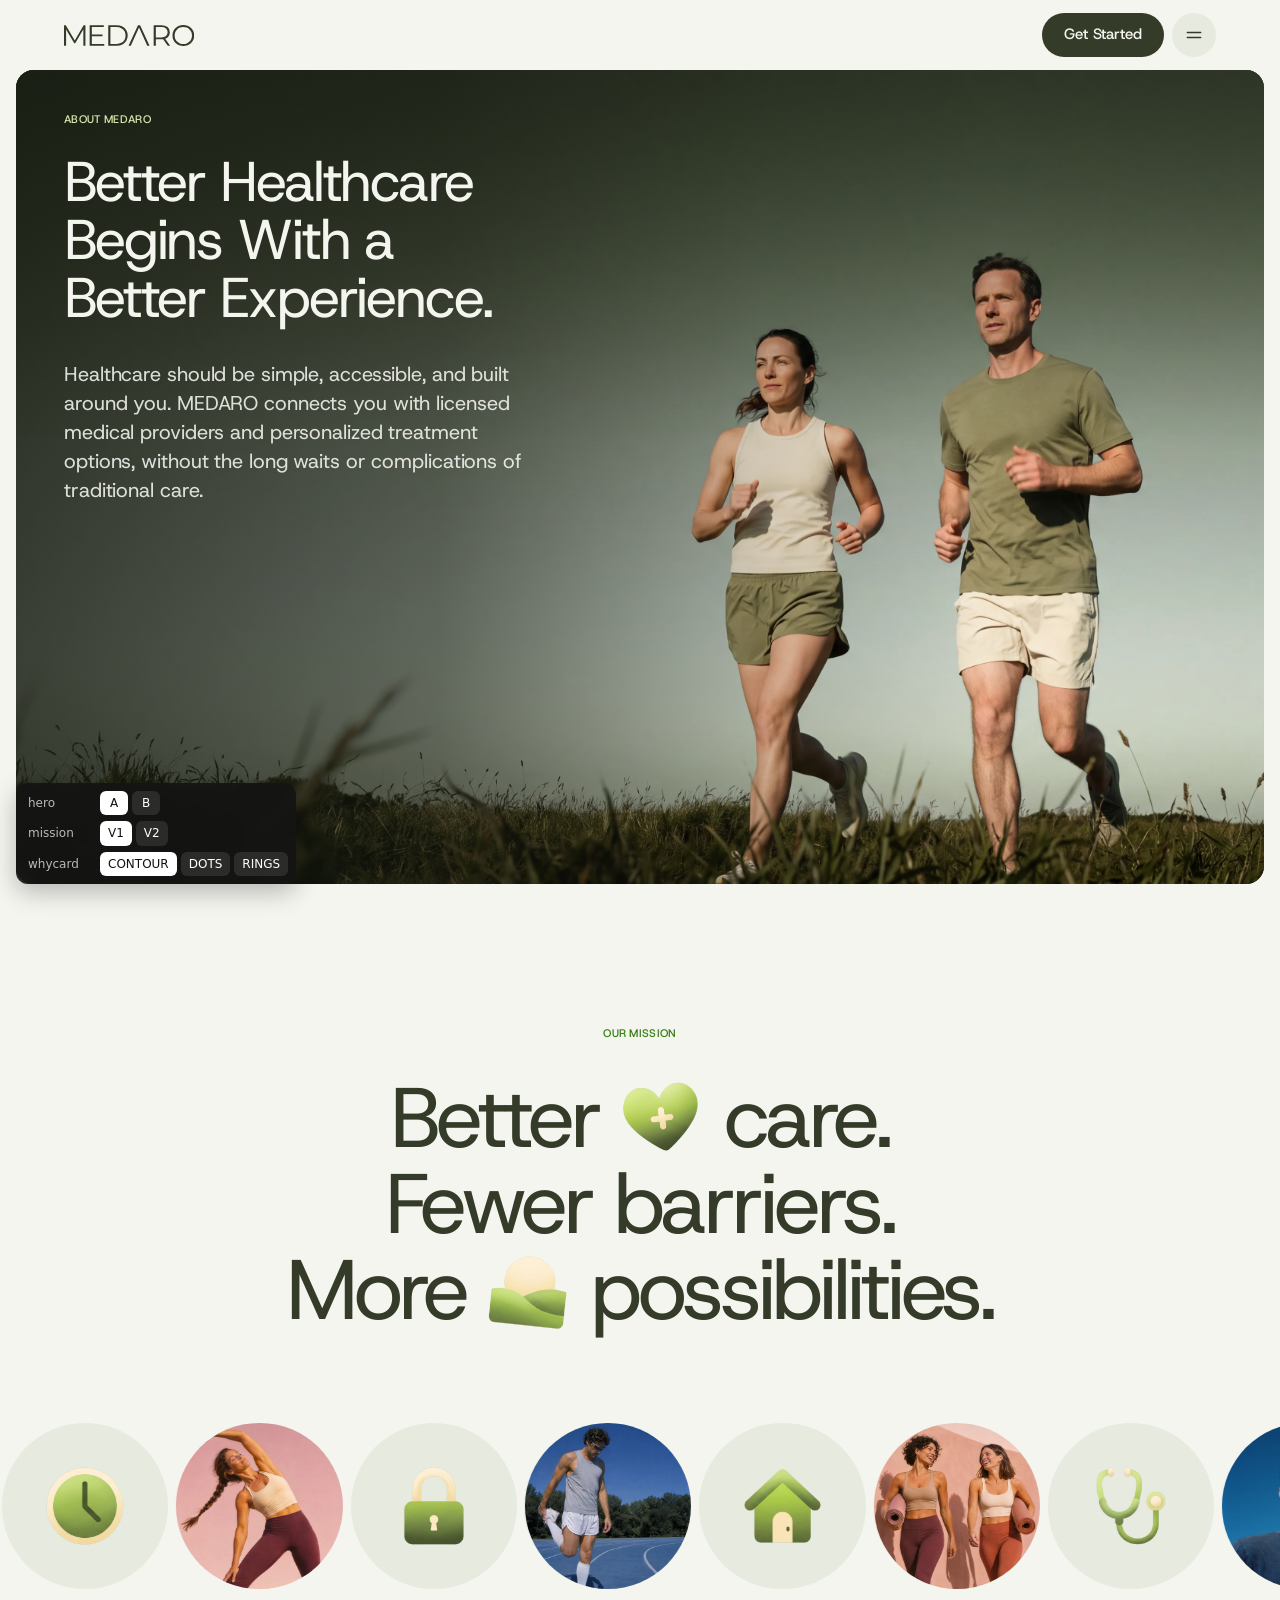
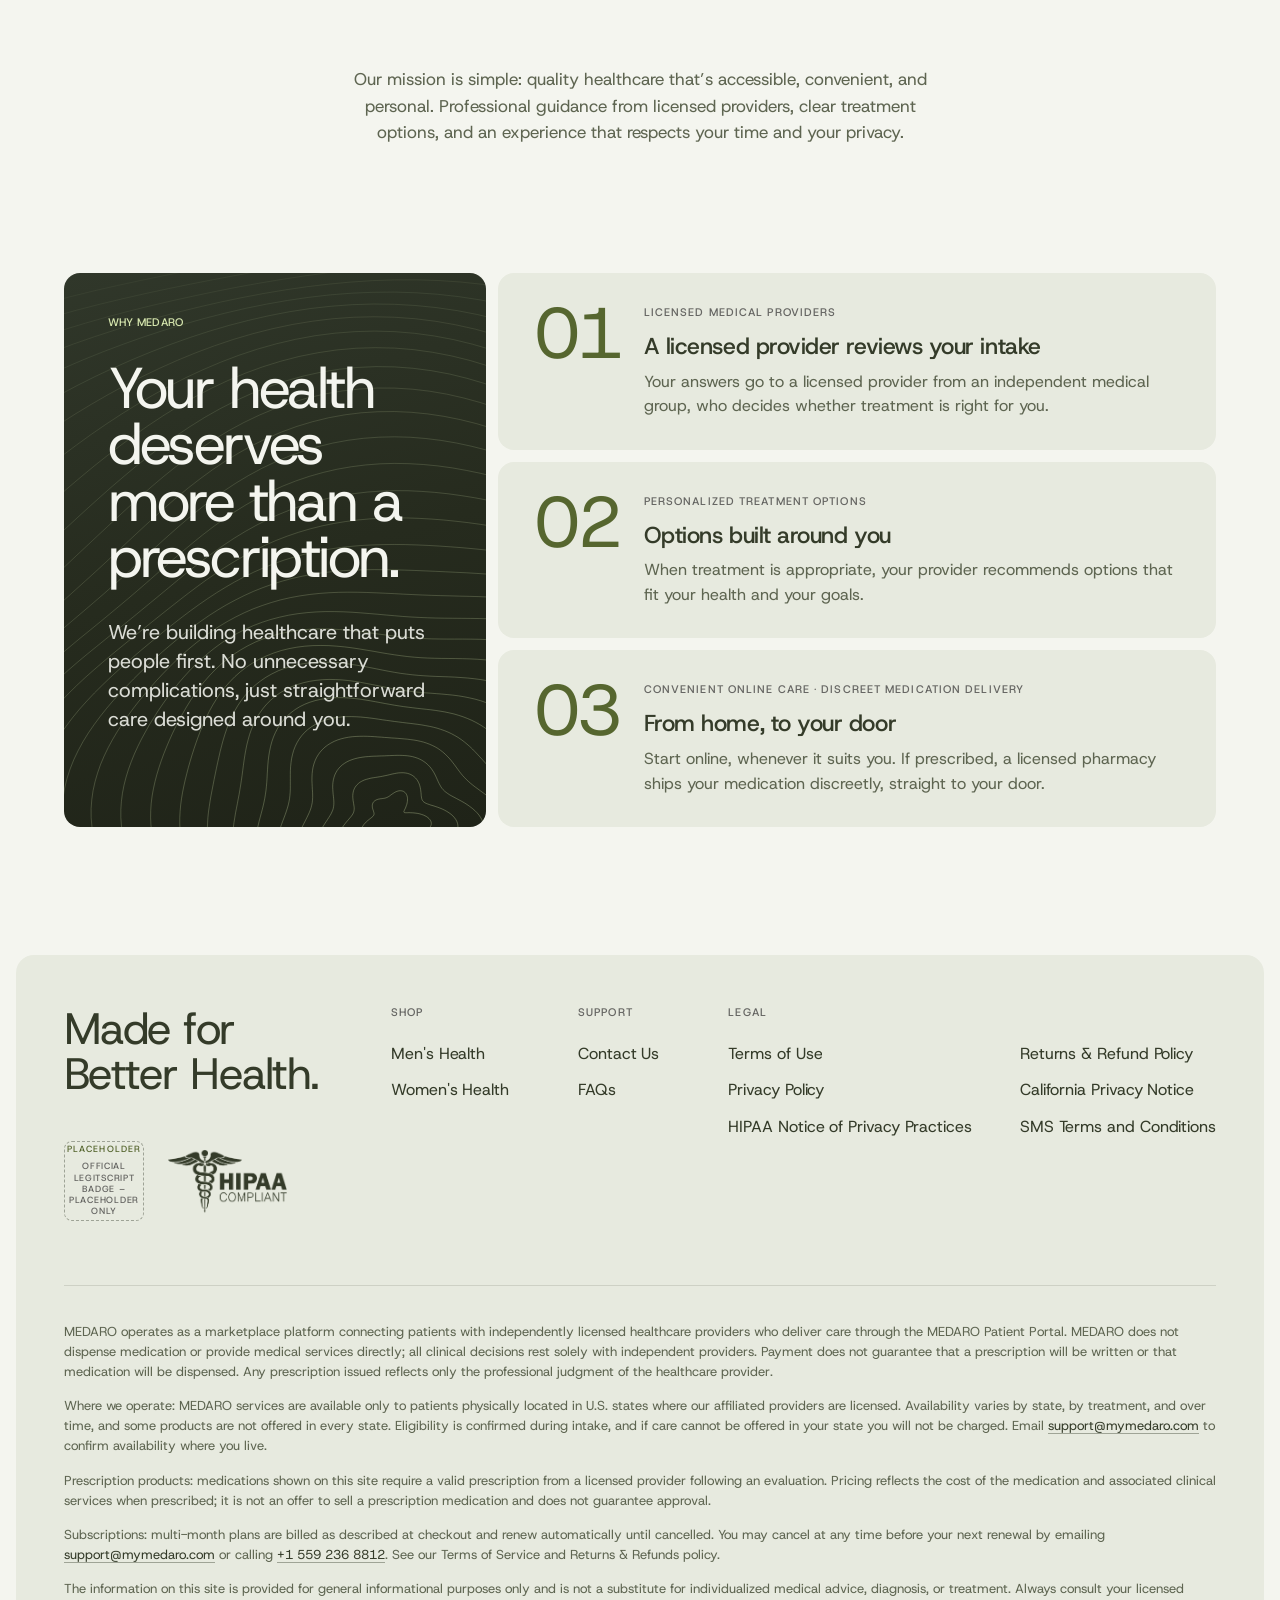
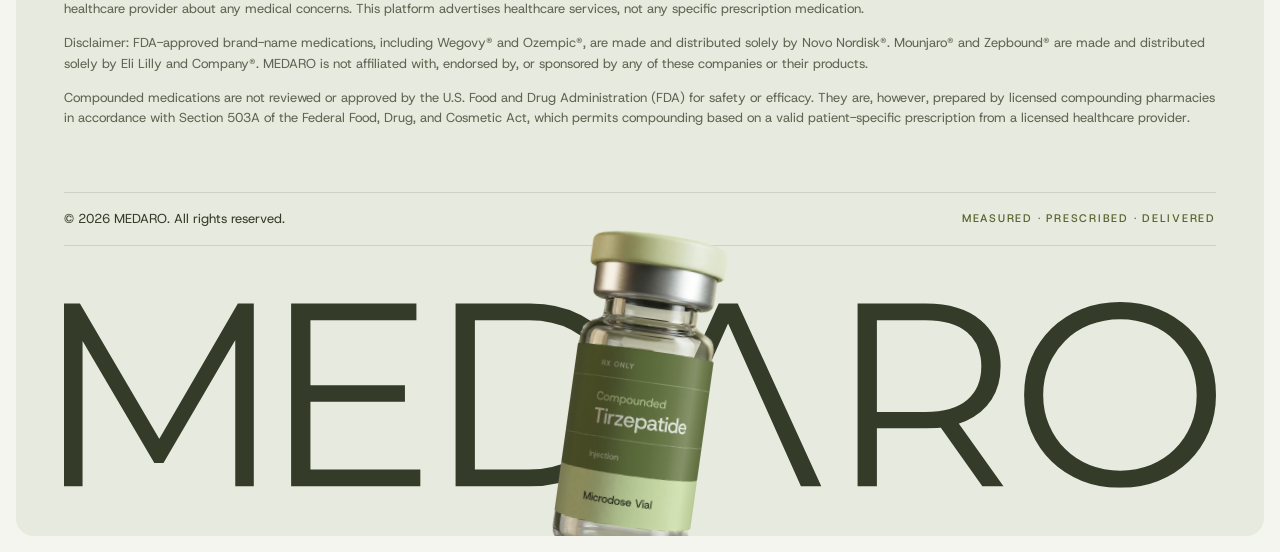
==== commit b04a42e1: "About · Why MEDARO: three points, deep olive card with a pattern (contour, dots or rings) Co-Authore" ====
--- a/site/about.html
+++ b/site/about.html
@@ -1,5 +1,5 @@
 <!doctype html>
-<html lang="en" data-palettes="a" data-options="why:numbers,icons">
+<html lang="en" data-palettes="a" data-options="whycard:contour,dots,rings">
 <head>
   <meta charset="utf-8">
   <meta name="viewport" content="width=device-width, initial-scale=1, viewport-fit=cover">
@@ -265,13 +265,16 @@
     </div>
     <!-- SECTION:about/mission--v2 END -->
 
-    <!-- SECTION:about/why START · styles: sections/about/why.css · assets: assets/images/products/stage-plate.webp, assets/icons/about/ (stethoscope, clipboard, phone-heart, house .webp) · review option: ?why=numbers|icons
+    <!-- SECTION:about/why START · styles: sections/about/why.css · assets: assets/images/about/why-contour.svg, why-rings.svg (tools/about-patterns.py) · review option: ?whycard=contour|dots|rings
          After the user's Daylight "Why partners choose Daylight" reference (2026-11-23). Copy: content/about.md → Why MEDARO; the
-         four labels are the client's points word for word, the heading is theirs (sentence case), the summary, titles and lines are
-         rewritten in plain words at the user's request ("there is lot of ai jargon"): DESIGN.md → Copy flags. -->
+         labels are the client's points word for word (online care and delivery share the third card), the heading is theirs
+         (sentence case), the summary, titles and lines are rewritten in plain words at the user's request: DESIGN.md → Copy flags. -->
     <section class="why" id="why-medaro" aria-labelledby="why-title">
       <div class="why__grid">
         <div class="why__card">
+          <img class="why__pattern why__pattern--contour" src="assets/images/about/why-contour.svg" alt="">
+          <span class="why__pattern why__pattern--dots" aria-hidden="true"></span>
+          <img class="why__pattern why__pattern--rings" src="assets/images/about/why-rings.svg" alt="">
           <p class="chip"><span>Why MEDARO</span></p>
           <h2 class="why__title" id="why-title">Your health deserves more than a prescription.</h2>
           <p class="why__summary">We’re building healthcare that puts people first. No unnecessary complications, just straightforward care designed around you.</p>
@@ -279,7 +282,6 @@
         <ol class="why__points">
           <li class="why-point">
             <span class="why-point__num" aria-hidden="true">01</span>
-            <img class="why-point__icon" src="assets/icons/about/stethoscope.webp" alt="" loading="lazy">
             <div>
               <p class="why-point__label">Licensed Medical Providers</p>
               <h3 class="why-point__title">A licensed provider reviews your intake</h3>
@@ -288,7 +290,6 @@
           </li>
           <li class="why-point">
             <span class="why-point__num" aria-hidden="true">02</span>
-            <img class="why-point__icon" src="assets/icons/about/clipboard.webp" alt="" loading="lazy">
             <div>
               <p class="why-point__label">Personalized Treatment Options</p>
               <h3 class="why-point__title">Options built around you</h3>
@@ -297,20 +298,10 @@
           </li>
           <li class="why-point">
             <span class="why-point__num" aria-hidden="true">03</span>
-            <img class="why-point__icon" src="assets/icons/about/phone-heart.webp" alt="" loading="lazy">
             <div>
-              <p class="why-point__label">Convenient Online Care</p>
-              <h3 class="why-point__title">Care on your schedule</h3>
-              <p class="why-point__text">Start online, from home, whenever it suits you, without the long waits of traditional care.</p>
-            </div>
-          </li>
-          <li class="why-point">
-            <span class="why-point__num" aria-hidden="true">04</span>
-            <img class="why-point__icon" src="assets/icons/about/house.webp" alt="" loading="lazy">
-            <div>
-              <p class="why-point__label">Discreet Medication Delivery</p>
-              <h3 class="why-point__title">Delivered to your door</h3>
-              <p class="why-point__text">If prescribed, a licensed pharmacy ships your medication discreetly, straight to your door.</p>
+              <p class="why-point__label">Convenient Online Care · Discreet Medication Delivery</p>
+              <h3 class="why-point__title">From home, to your door</h3>
+              <p class="why-point__text">Start online, whenever it suits you. If prescribed, a licensed pharmacy ships your medication discreetly, straight to your door.</p>
             </div>
           </li>
         </ol>
--- a/site/sections/about/why.css
+++ b/site/sections/about/why.css
@@ -4,13 +4,19 @@
    a tall coloured card on the left (chip, big headline, a line summing up the
    points) beside a stack of light cards on the right, one per point, each a
    big numeral, a small caps label, a title and one line.
-   Ours: the card is the Home stage's olive studio light (stage-plate.webp,
-   darkened under the text), our chip in lime; the right cards are mist like
-   the Supplement cards. The client's four points are the labels, word for
+   Ours: a deep olive card with a quiet pattern behind the words (round 2,
+   user: "on left i dont like that as its been repetitive everywhere … see
+   mobbin lets use something else"; the studio light was the Home stage's),
+   our chip in lime; the right cards are mist like the Supplement cards. The client's four points are the labels, word for
    word; titles and lines are rewritten in plain words (user: "there is lot
    of ai jargon we will rephrase content"), proposal in DESIGN.md.
-   Review option ?why=numbers|icons: the reference's numerals, or the
-   section's illustrated icons (assets/icons/about/) in their place.
+   Three points, not four (round 2, user: "do we need 4 points or 3 would
+   work?"): online care and discreet delivery share the third card.
+   Review option ?whycard=contour|dots|rings, the card's pattern, after Mobbin:
+   contour = topographic hairlines (Linear's sweeping curves), dots = a fading
+   dot grid (Figma's panels), rings = two overlapping circles, the overlap
+   hatched (Linear "Practices"): you and your provider. SVGs from
+   tools/about-patterns.py.
    ========================================================================== */
 
 .why {
@@ -34,16 +40,29 @@
   flex-direction: column;
   padding: clamp(40px, 3.4vw, 64px);
   border-radius: 16px;
-  background: #262b1e url("../../assets/images/products/stage-plate.webp") 62% 50% / cover no-repeat;
+  background: linear-gradient(165deg, #30372a 0%, var(--p-deep) 52%, #1f2318 100%);
   color: var(--p-paper);
 }
-.why__card::before { /* deepens the beam where the words sit; the light still folds through */
-  content: "";
+.why__pattern {
+  display: none;
   position: absolute;
   inset: 0;
   z-index: -1;
-  background:
-    linear-gradient(180deg, rgba(22, 26, 16, 0.62) 0%, rgba(22, 26, 16, 0.38) 55%, rgba(22, 26, 16, 0.18) 100%);
+  width: 100%;
+  height: 100%;
+  object-fit: cover;
+  pointer-events: none;
+}
+:root[data-whycard="contour"] .why__pattern--contour,
+:root[data-whycard="dots"] .why__pattern--dots,
+:root[data-whycard="rings"] .why__pattern--rings { display: block; }
+.why__pattern--rings { object-position: 50% 100%; } /* the rings sit on the card's foot, below the words */
+.why__pattern--dots {
+  background-image: radial-gradient(circle, rgba(213, 229, 173, 0.34) 1.3px, transparent 1.8px);
+  background-size: 20px 20px;
+  background-position: 10px 10px;
+  -webkit-mask-image: radial-gradient(130% 85% at 100% 100%, #000 12%, transparent 72%);
+  mask-image: radial-gradient(130% 85% at 100% 100%, #000 12%, transparent 72%); /* a gradient, not an image: fine from file:// */
 }
 .why .chip { --color-chip: var(--p-accent); margin: 0 0 32px; }
 .why__title {
@@ -89,9 +108,6 @@
   font-variant-numeric: tabular-nums;
   color: #56662f; /* olive label, 5.2:1 on mist */
 }
-.why-point__icon { display: none; width: clamp(56px, 4.4vw, 80px); height: auto; margin-top: 2px; }
-:root[data-why="icons"] .why-point__num { display: none; }
-:root[data-why="icons"] .why-point__icon { display: block; }
 
 .why-point__label {
   margin: 0 0 12px;
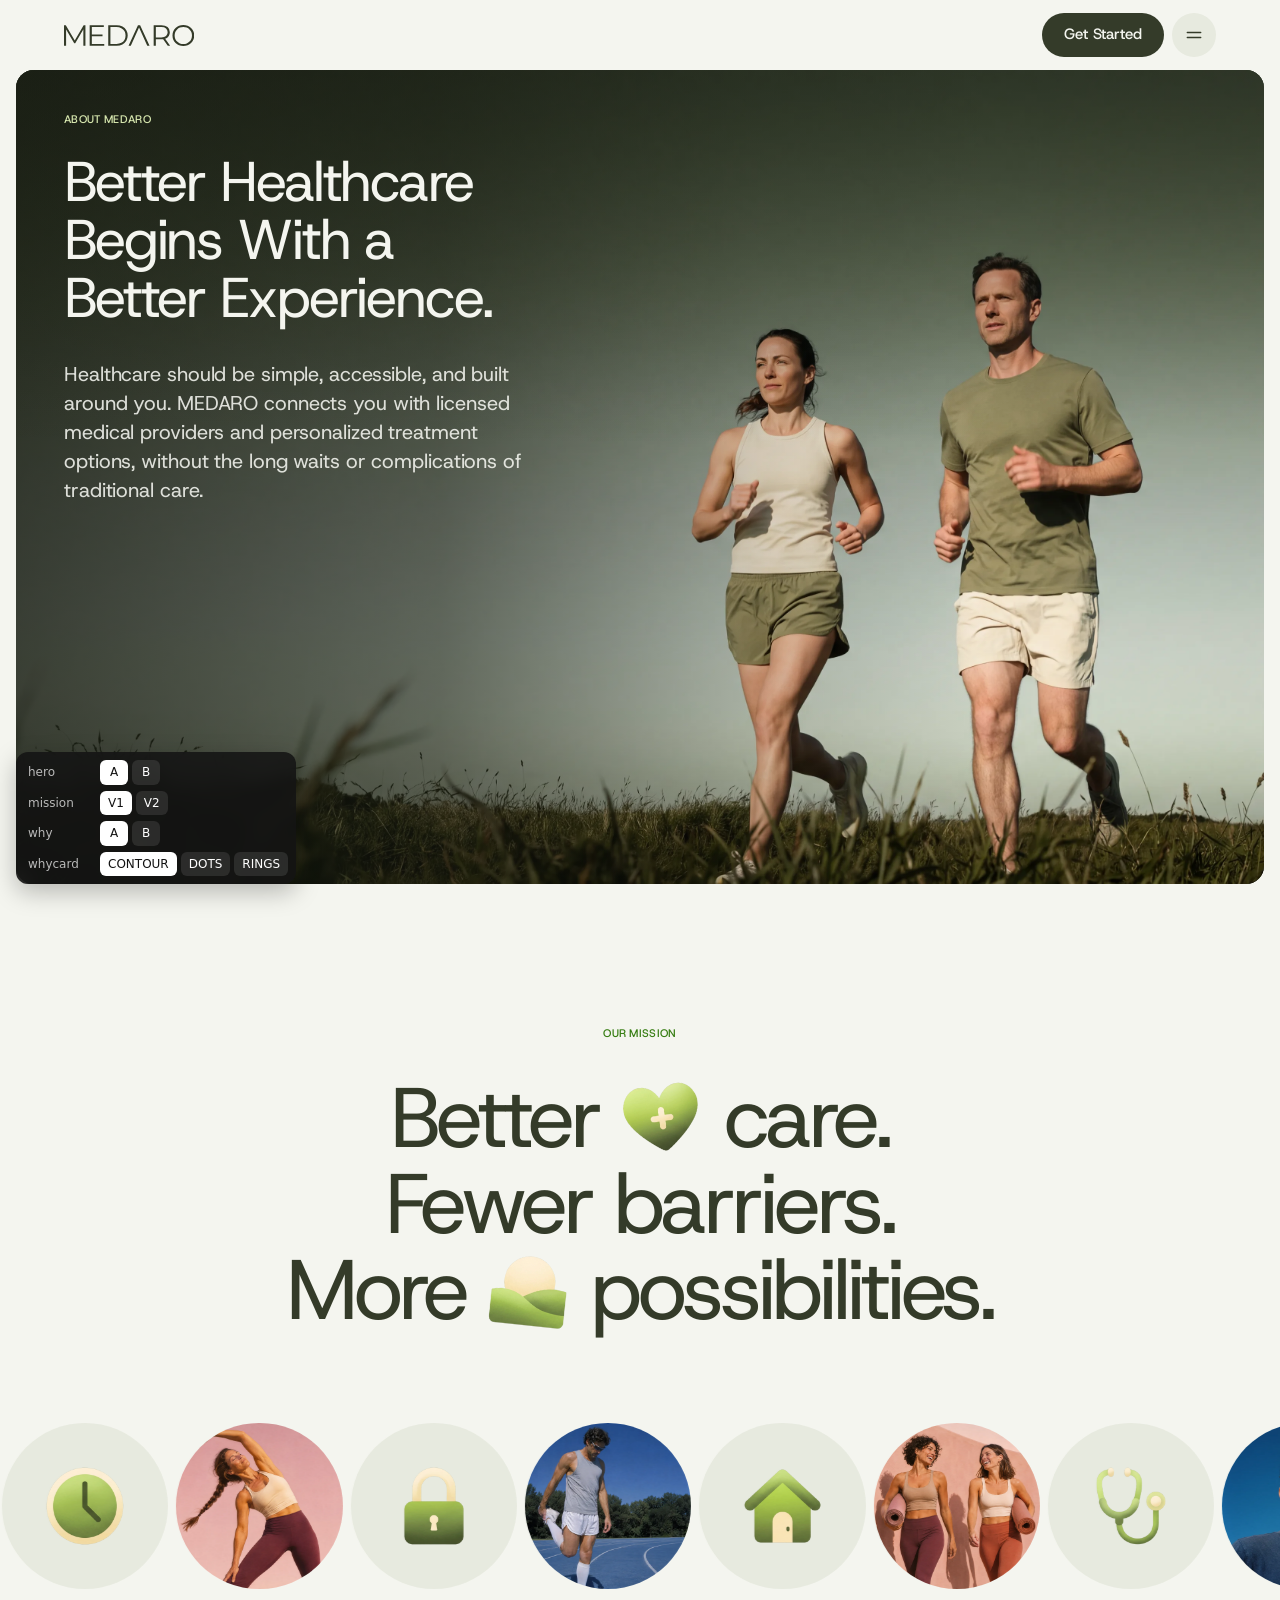
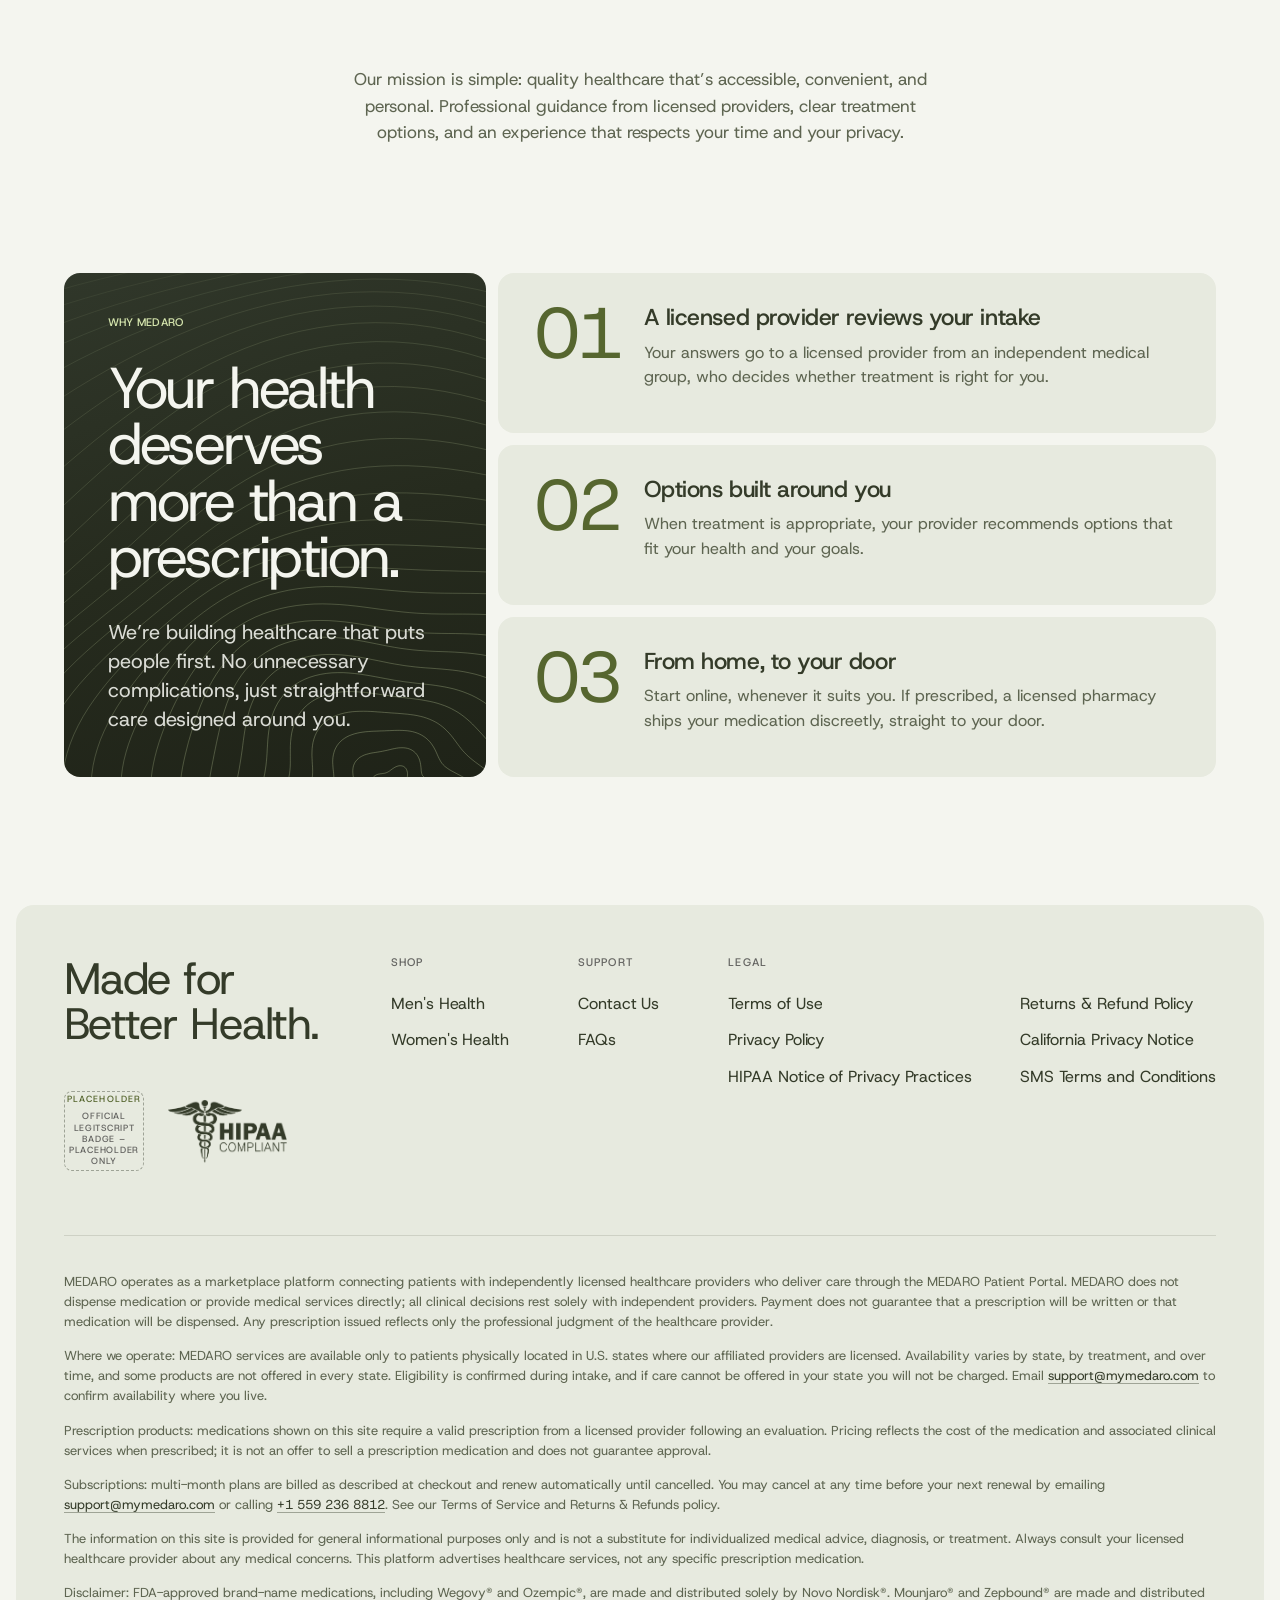
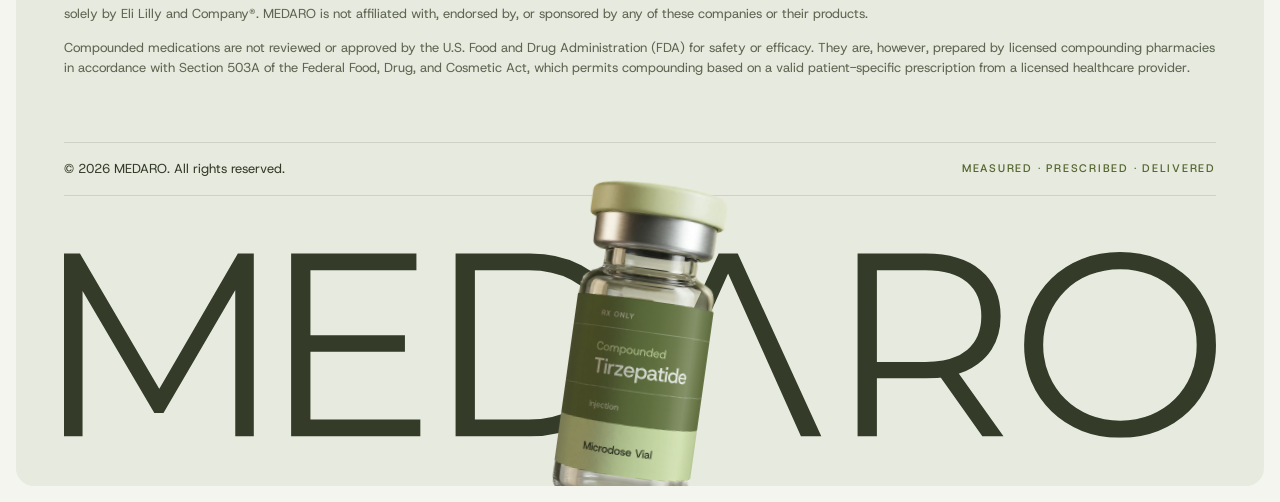
==== commit e22d1da3: "About · Why MEDARO: labels off the cards; version B with a photo and the heading above the grid Co-A" ====
--- a/site/about.html
+++ b/site/about.html
@@ -23,6 +23,7 @@
   <link rel="stylesheet" href="sections/about/mission--v1.css">
   <link rel="stylesheet" href="sections/about/mission--v2.css">
   <link rel="stylesheet" href="sections/about/why.css">
+  <link rel="stylesheet" href="sections/about/why--b.css">
 </head>
 <body id="top">
 
@@ -265,25 +266,25 @@
     </div>
     <!-- SECTION:about/mission--v2 END -->
 
-    <!-- SECTION:about/why START · styles: sections/about/why.css · assets: assets/images/about/why-contour.svg, why-rings.svg (tools/about-patterns.py) · review option: ?whycard=contour|dots|rings
+    <!-- SECTION:about/why START · styles: sections/about/why.css, why--b.css (versions: ?why=a|b) · assets: assets/images/about/why-contour.svg, why-rings.svg (tools/about-patterns.py), why-standin.webp · review option (A): ?whycard=contour|dots|rings
          After the user's Daylight "Why partners choose Daylight" reference (2026-11-23). Copy: content/about.md → Why MEDARO; the
-         labels are the client's points word for word (online care and delivery share the third card), the heading is theirs
-         (sentence case), the summary, titles and lines are rewritten in plain words at the user's request: DESIGN.md → Copy flags. -->
-    <section class="why" id="why-medaro" aria-labelledby="why-title">
+         heading is theirs (sentence case), the summary, titles and lines are rewritten in plain words at the user's request
+         (DESIGN.md → Copy flags); the client's four points (labels) were taken off the cards at the user's request. -->
+    <div data-version="why:a">
+    <section class="why why--a" id="why-medaro" aria-labelledby="why-title-a">
       <div class="why__grid">
         <div class="why__card">
           <img class="why__pattern why__pattern--contour" src="assets/images/about/why-contour.svg" alt="">
           <span class="why__pattern why__pattern--dots" aria-hidden="true"></span>
           <img class="why__pattern why__pattern--rings" src="assets/images/about/why-rings.svg" alt="">
           <p class="chip"><span>Why MEDARO</span></p>
-          <h2 class="why__title" id="why-title">Your health deserves more than a prescription.</h2>
+          <h2 class="why__title" id="why-title-a">Your health deserves more than a prescription.</h2>
           <p class="why__summary">We’re building healthcare that puts people first. No unnecessary complications, just straightforward care designed around you.</p>
         </div>
         <ol class="why__points">
           <li class="why-point">
             <span class="why-point__num" aria-hidden="true">01</span>
             <div>
-              <p class="why-point__label">Licensed Medical Providers</p>
               <h3 class="why-point__title">A licensed provider reviews your intake</h3>
               <p class="why-point__text">Your answers go to a licensed provider from an independent medical group, who decides whether treatment is right for you.</p>
             </div>
@@ -291,7 +292,6 @@
           <li class="why-point">
             <span class="why-point__num" aria-hidden="true">02</span>
             <div>
-              <p class="why-point__label">Personalized Treatment Options</p>
               <h3 class="why-point__title">Options built around you</h3>
               <p class="why-point__text">When treatment is appropriate, your provider recommends options that fit your health and your goals.</p>
             </div>
@@ -299,7 +299,6 @@
           <li class="why-point">
             <span class="why-point__num" aria-hidden="true">03</span>
             <div>
-              <p class="why-point__label">Convenient Online Care · Discreet Medication Delivery</p>
               <h3 class="why-point__title">From home, to your door</h3>
               <p class="why-point__text">Start online, whenever it suits you. If prescribed, a licensed pharmacy ships your medication discreetly, straight to your door.</p>
             </div>
@@ -307,6 +306,45 @@
         </ol>
       </div>
     </section>
+    </div>
+    <div data-version="why:b">
+    <section class="why why--b" aria-labelledby="why-title-b">
+      <div class="why__head">
+        <p class="chip"><span>Why MEDARO</span></p>
+        <h2 class="why__title" id="why-title-b">Your health deserves more than a prescription.</h2>
+        <p class="why__summary">We’re building healthcare that puts people first. No unnecessary complications, just straightforward care designed around you.</p>
+      </div>
+      <div class="why__grid">
+        <figure class="why__photo">
+          <img src="assets/images/about/why-standin.webp" alt="" loading="lazy"
+               data-brief="A calm, warm everyday moment that says care around you: one adult at home, unposed, soft window light, olive and sage tones, film grain; portrait about 4:5, no logos or text.">
+        </figure>
+        <ol class="why__points">
+          <li class="why-point">
+            <span class="why-point__num" aria-hidden="true">01</span>
+            <div>
+              <h3 class="why-point__title">A licensed provider reviews your intake</h3>
+              <p class="why-point__text">Your answers go to a licensed provider from an independent medical group, who decides whether treatment is right for you.</p>
+            </div>
+          </li>
+          <li class="why-point">
+            <span class="why-point__num" aria-hidden="true">02</span>
+            <div>
+              <h3 class="why-point__title">Options built around you</h3>
+              <p class="why-point__text">When treatment is appropriate, your provider recommends options that fit your health and your goals.</p>
+            </div>
+          </li>
+          <li class="why-point">
+            <span class="why-point__num" aria-hidden="true">03</span>
+            <div>
+              <h3 class="why-point__title">From home, to your door</h3>
+              <p class="why-point__text">Start online, whenever it suits you. If prescribed, a licensed pharmacy ships your medication discreetly, straight to your door.</p>
+            </div>
+          </li>
+        </ol>
+      </div>
+    </section>
+    </div>
     <!-- SECTION:about/why END -->
 
   </main>
--- a/site/sections/about/why.css
+++ b/site/sections/about/why.css
@@ -12,6 +12,10 @@
    of ai jargon we will rephrase content"), proposal in DESIGN.md.
    Three points, not four (round 2, user: "do we need 4 points or 3 would
    work?"): online care and discreet delivery share the third card.
+   Round 3: the small caps labels are off the cards (user: "lets remove those
+   chips from those 3 cards"); each card is a numeral, a title and a line.
+   Versions ?why=a|b: A = this card; B = the chip, heading and summary above
+   the grid, left aligned, and a photo in the card's place (why--b.css).
    Review option ?whycard=contour|dots|rings, the card's pattern, after Mobbin:
    contour = topographic hairlines (Linear's sweeping curves), dots = a fading
    dot grid (Figma's panels), rings = two overlapping circles, the overlap
@@ -109,14 +113,6 @@
   color: #56662f; /* olive label, 5.2:1 on mist */
 }
 
-.why-point__label {
-  margin: 0 0 12px;
-  font-size: 11px;
-  font-weight: var(--weight-medium);
-  letter-spacing: 0.1em;
-  text-transform: uppercase;
-  color: #666663; /* the menu's neutral label grey, 4.7:1 on mist */
-}
 .why-point__title {
   margin: 0;
   font-family: var(--font-display);
--- a/site/sections/about/why--b.css
+++ b/site/sections/about/why--b.css
@@ -0,0 +1,46 @@
+/* ==========================================================================
+   About · Why MEDARO · B "Photo" (exploring, 2026-11-23)
+   The user: "another version where on left we have a image and instead of
+   content on that box we will have it on top of those whole card part left
+   aligned chip heading body". The chip, heading and summary sit above the
+   grid on the logo line, left aligned; the left column is a photo the height
+   of the three cards. Photo: stand-in (hero V1's stretch photo, cropped
+   portrait) until the real one is made; brief in data-brief.
+   ========================================================================== */
+
+.why--b .why__head {
+  max-width: 1792px;
+  margin: 0 auto clamp(40px, 4vw, 72px);
+}
+.why--b .chip { --color-chip: #367d12; margin: 0 0 28px; } /* leaf green on paper, the default chip */
+.why--b .why__title {
+  max-width: 15em;
+  font-size: clamp(44px, 4vw, 76px); /* 58 at 1440 */
+  line-height: 1.02;
+  letter-spacing: -0.04em;
+  color: var(--color-ink);
+}
+.why--b .why__summary {
+  max-width: 560px;
+  margin-top: 24px;
+  font-size: 18px;
+  line-height: 1.5;
+  color: var(--color-text-muted);
+}
+
+.why__photo {
+  position: relative;
+  min-height: 100%;
+  margin: 0;
+  border-radius: 16px;
+  overflow: hidden;
+  background: var(--p-sage); /* the photo's sky while it loads */
+}
+.why__photo img {
+  position: absolute;
+  inset: 0;
+  width: 100%;
+  height: 100%;
+  object-fit: cover;
+  object-position: 50% 30%;
+}
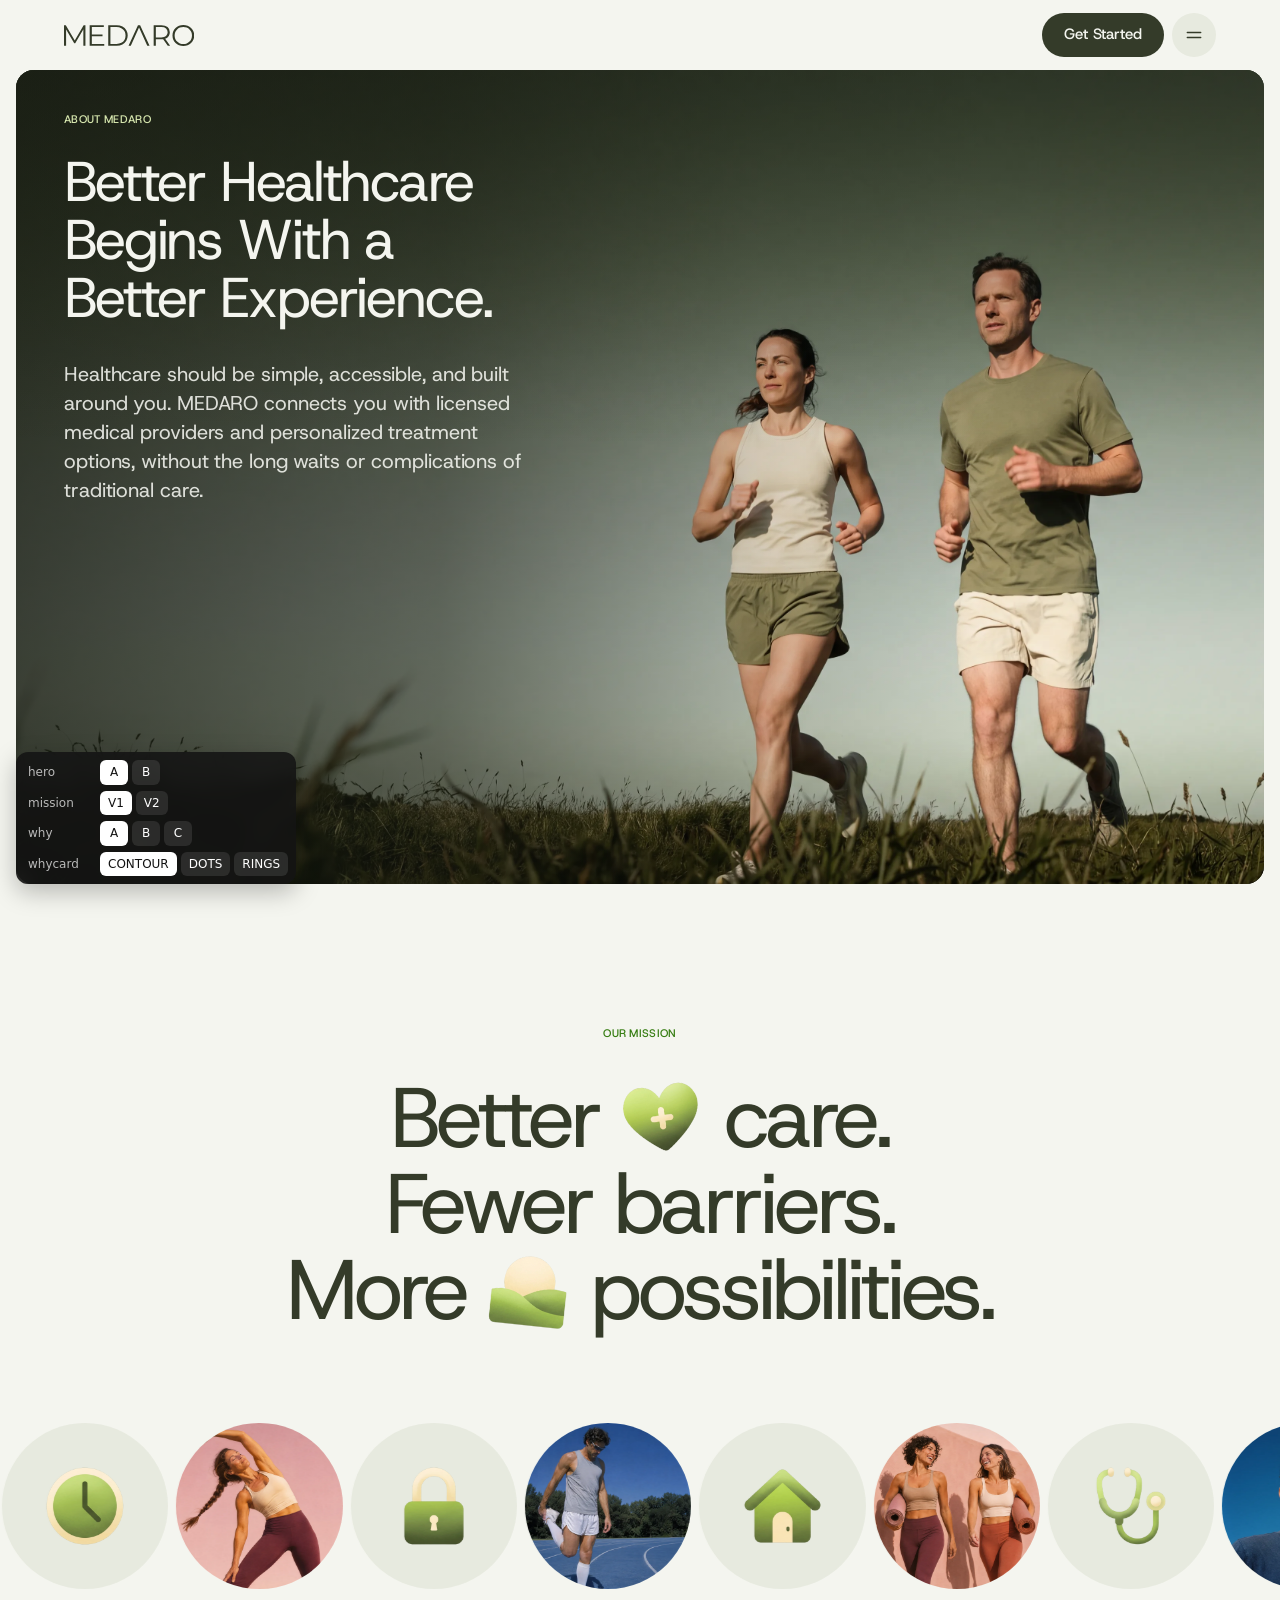
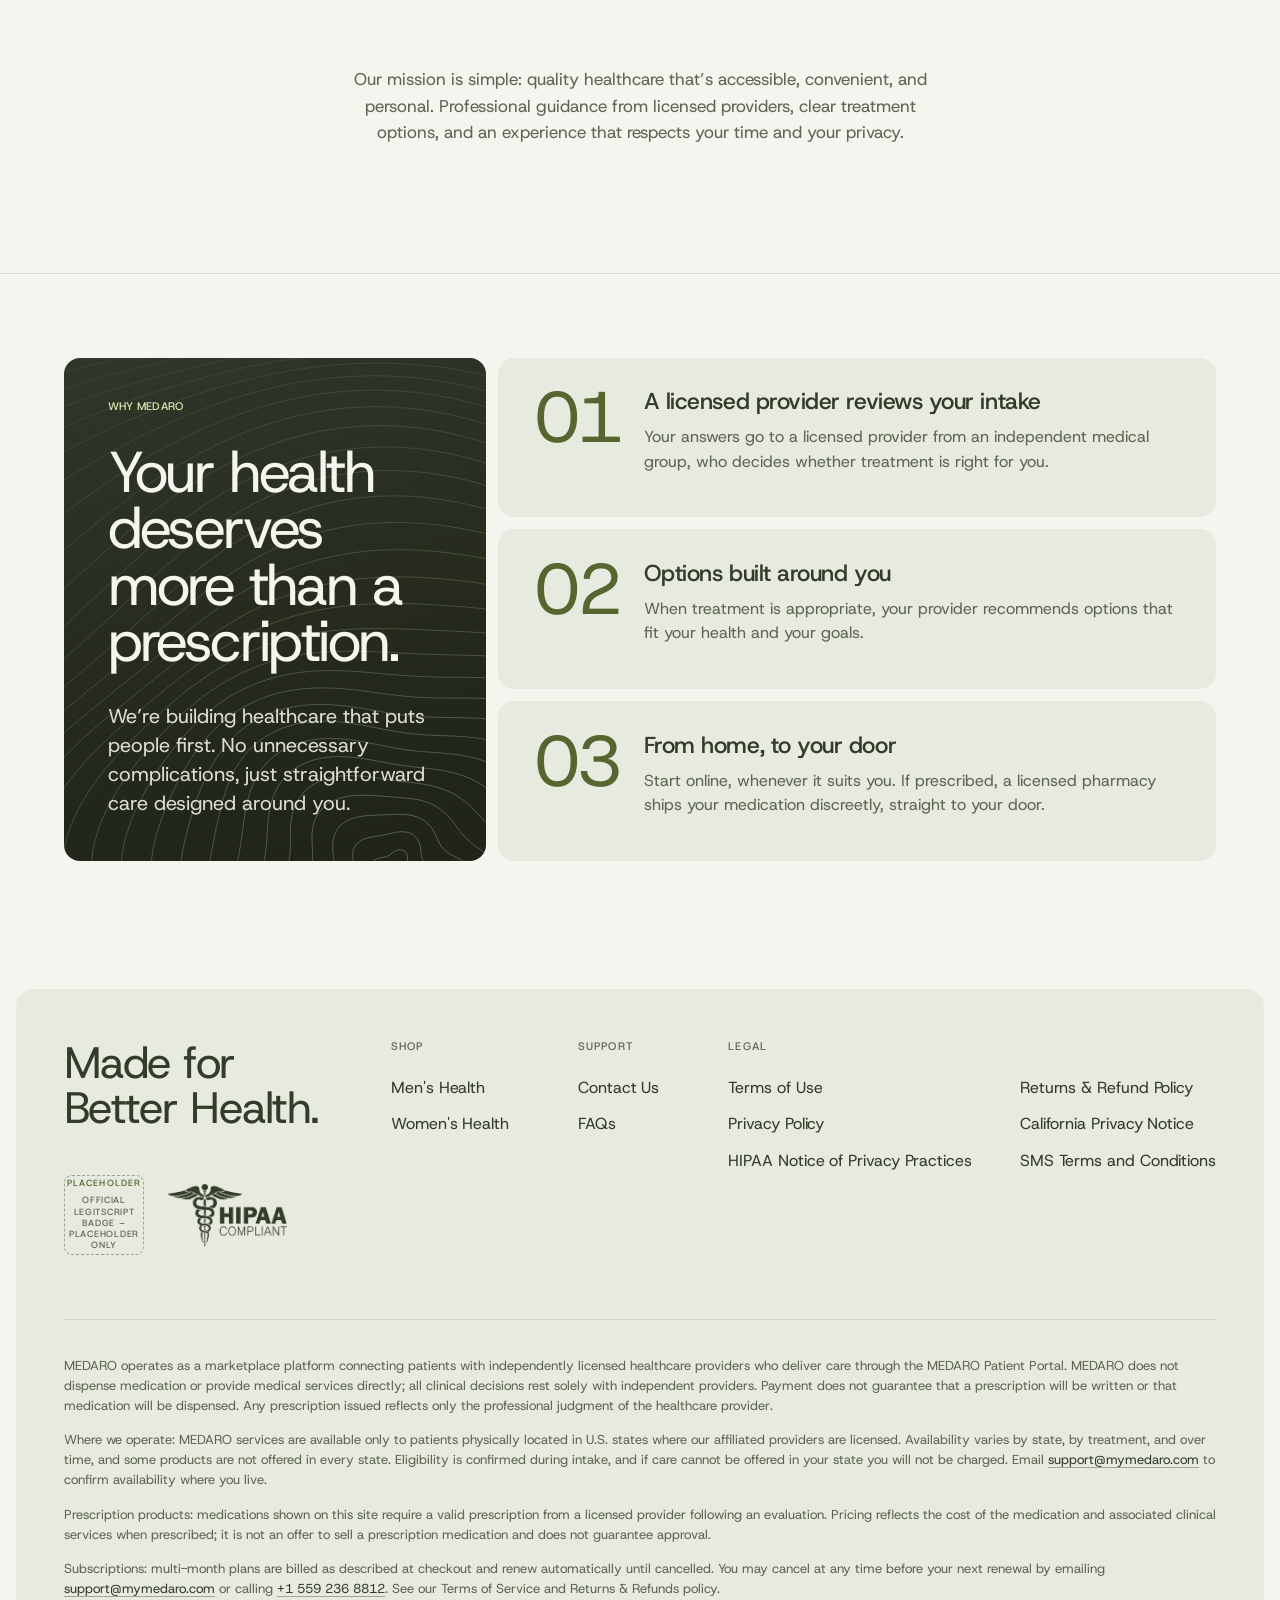
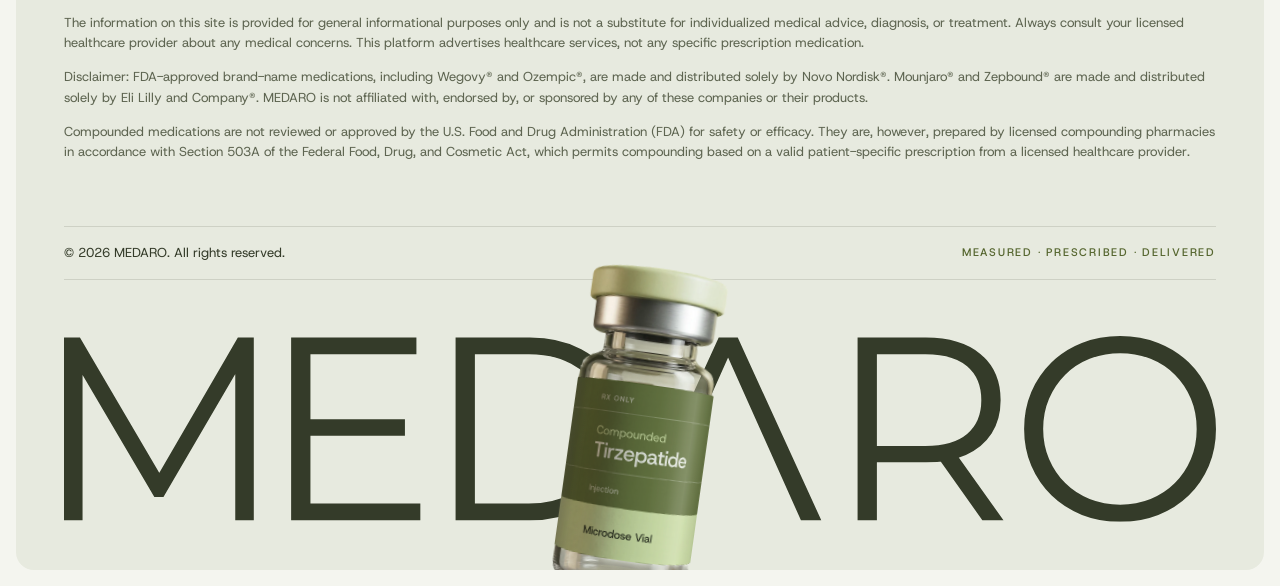
==== commit a6807fbc: "About · Why MEDARO: hairline above, B centred, version C (photo frame, points in a row) Co-Authored-" ====
--- a/site/about.html
+++ b/site/about.html
@@ -24,6 +24,7 @@
   <link rel="stylesheet" href="sections/about/mission--v2.css">
   <link rel="stylesheet" href="sections/about/why.css">
   <link rel="stylesheet" href="sections/about/why--b.css">
+  <link rel="stylesheet" href="sections/about/why--c.css">
 </head>
 <body id="top">
 
@@ -266,12 +267,12 @@
     </div>
     <!-- SECTION:about/mission--v2 END -->
 
-    <!-- SECTION:about/why START · styles: sections/about/why.css, why--b.css (versions: ?why=a|b) · assets: assets/images/about/why-contour.svg, why-rings.svg (tools/about-patterns.py), why-standin.webp · review option (A): ?whycard=contour|dots|rings
+    <!-- SECTION:about/why START · styles: sections/about/why.css, why--b.css, why--c.css (versions: ?why=a|b|c) · assets: assets/images/about/why-contour.svg, why-rings.svg (tools/about-patterns.py), why-standin.webp, why-frame-standin.webp · review option (A): ?whycard=contour|dots|rings · scripts: main.js (scenes: the page turns light green)
          After the user's Daylight "Why partners choose Daylight" reference (2026-11-23). Copy: content/about.md → Why MEDARO; the
          heading is theirs (sentence case), the summary, titles and lines are rewritten in plain words at the user's request
          (DESIGN.md → Copy flags); the client's four points (labels) were taken off the cards at the user's request. -->
     <div data-version="why:a">
-    <section class="why why--a" id="why-medaro" aria-labelledby="why-title-a">
+    <section class="why why--a" data-scene="why" id="why-medaro" aria-labelledby="why-title-a">
       <div class="why__grid">
         <div class="why__card">
           <img class="why__pattern why__pattern--contour" src="assets/images/about/why-contour.svg" alt="">
@@ -308,7 +309,7 @@
     </section>
     </div>
     <div data-version="why:b">
-    <section class="why why--b" aria-labelledby="why-title-b">
+    <section class="why why--b" data-scene="why" aria-labelledby="why-title-b">
       <div class="why__head">
         <p class="chip"><span>Why MEDARO</span></p>
         <h2 class="why__title" id="why-title-b">Your health deserves more than a prescription.</h2>
@@ -319,6 +320,42 @@
           <img src="assets/images/about/why-standin.webp" alt="" loading="lazy"
                data-brief="A calm, warm everyday moment that says care around you: one adult at home, unposed, soft window light, olive and sage tones, film grain; portrait about 4:5, no logos or text.">
         </figure>
+        <ol class="why__points">
+          <li class="why-point">
+            <span class="why-point__num" aria-hidden="true">01</span>
+            <div>
+              <h3 class="why-point__title">A licensed provider reviews your intake</h3>
+              <p class="why-point__text">Your answers go to a licensed provider from an independent medical group, who decides whether treatment is right for you.</p>
+            </div>
+          </li>
+          <li class="why-point">
+            <span class="why-point__num" aria-hidden="true">02</span>
+            <div>
+              <h3 class="why-point__title">Options built around you</h3>
+              <p class="why-point__text">When treatment is appropriate, your provider recommends options that fit your health and your goals.</p>
+            </div>
+          </li>
+          <li class="why-point">
+            <span class="why-point__num" aria-hidden="true">03</span>
+            <div>
+              <h3 class="why-point__title">From home, to your door</h3>
+              <p class="why-point__text">Start online, whenever it suits you. If prescribed, a licensed pharmacy ships your medication discreetly, straight to your door.</p>
+            </div>
+          </li>
+        </ol>
+      </div>
+    </section>
+    </div>
+    <div data-version="why:c">
+    <section class="why why--c" data-scene="why" aria-labelledby="why-title-c">
+      <div class="why__frame">
+        <img class="why__bg" src="assets/images/about/why-frame-standin.webp" alt="" loading="lazy"
+             data-brief="A light, airy outdoor scene in hazy morning sun (after the user's Daily Wellness reference): one or two adults, unposed, small in the frame and right of centre, a pale sage sky across the top left for the words, soft film grain, olive and sage tones, no logos or text; 16:9 at 4K.">
+        <div class="why__head">
+          <p class="chip"><span>Why MEDARO</span></p>
+          <h2 class="why__title" id="why-title-c">Your health deserves more than a prescription.</h2>
+          <p class="why__summary">We’re building healthcare that puts people first. No unnecessary complications, just straightforward care designed around you.</p>
+        </div>
         <ol class="why__points">
           <li class="why-point">
             <span class="why-point__num" aria-hidden="true">01</span>
--- a/site/sections/about/why.css
+++ b/site/sections/about/why.css
@@ -16,6 +16,12 @@
    chips from those 3 cards"); each card is a numeral, a title and a line.
    Versions ?why=a|b: A = this card; B = the chip, heading and summary above
    the grid, left aligned, and a photo in the card's place (why--b.css).
+   Round 4, scene (user, 2026-11-23: "can we try light green color bg we have
+   in how medaro works section in framer … add the color changing animation as
+   well as change card color"): while the section holds the middle of the
+   screen the page fades to Framer's How Medaro Works light green
+   (data-scene="why"; main.js → scenes, styles.css fades the tokens, 700ms;
+   reduced motion: instant). The point cards take the green tile.
    Review option ?whycard=contour|dots|rings, the card's pattern, after Mobbin:
    contour = topographic hairlines (Linear's sweeping curves), dots = a fading
    dot grid (Figma's panels), rings = two overlapping circles, the overlap
@@ -23,8 +29,21 @@
    tools/about-patterns.py.
    ========================================================================== */
 
+:root[data-scene="why"] {
+  --color-bg: #e2ecd3;               /* light green, Framer's Steps Green */
+  --color-surface: #d3e0bf;          /* the cards: Steps Tile */
+  --color-ink: #262b1e;              /* deep olive, 11.9:1 */
+  --color-text: #262b1e;
+  --color-text-muted: #4f5942;       /* 6.0:1 on the green, 5.3:1 on the tiles */
+  --color-line: rgba(38, 43, 30, 0.16);
+}
+
+/* Round 5 (user: "lets add a straight border above this section so there is
+   no overlap", after their Daily Wellness reference): a full-width hairline
+   marks where the section starts, the content well below it */
 .why {
-  padding: 0 calc(var(--frame-side) + 48px) clamp(120px, 10vw, 192px);
+  padding: clamp(72px, 6.5vw, 112px) calc(var(--frame-side) + 48px) clamp(120px, 10vw, 192px);
+  border-top: 1px solid var(--color-line);
 }
 
 .why__grid {
@@ -110,7 +129,7 @@
   line-height: 0.82;
   letter-spacing: -0.05em;
   font-variant-numeric: tabular-nums;
-  color: #56662f; /* olive label, 5.2:1 on mist */
+  color: #56662f; /* olive label: 5.2:1 on mist, 4.6:1 on the green tiles */
 }
 
 .why-point__title {
--- a/site/sections/about/why--b.css
+++ b/site/sections/about/why--b.css
@@ -11,10 +11,16 @@
 .why--b .why__head {
   max-width: 1792px;
   margin: 0 auto clamp(40px, 4vw, 72px);
+  text-align: center; /* round 5, user: "lets make this heading part centered" */
 }
-.why--b .chip { --color-chip: #367d12; margin: 0 0 28px; } /* leaf green on paper, the default chip */
+/* The chip goes with the page, like Men's and Women's Health: the heading's
+   colour until the green arrives, then deep leaf green (Framer's Steps Chip,
+   5.3:1 on the light green), fading with the background */
+.why--b .chip { --color-chip: #2e6b12; margin: 0 auto 28px; color: var(--color-ink); } /* on the chip itself: why.css sets A's lime there */
+:root[data-scene="why"] .why--b .chip { color: var(--color-chip); }
 .why--b .why__title {
   max-width: 15em;
+  margin-inline: auto;
   font-size: clamp(44px, 4vw, 76px); /* 58 at 1440 */
   line-height: 1.02;
   letter-spacing: -0.04em;
@@ -22,7 +28,7 @@
 }
 .why--b .why__summary {
   max-width: 560px;
-  margin-top: 24px;
+  margin: 24px auto 0;
   font-size: 18px;
   line-height: 1.5;
   color: var(--color-text-muted);
--- a/site/sections/about/why--c.css
+++ b/site/sections/about/why--c.css
@@ -0,0 +1,84 @@
+/* ==========================================================================
+   About · Why MEDARO · C "Frame" (exploring, 2026-11-23)
+   The user: "another version here we will have same big frame thing like
+   footer okay but bg would be a image like image 3 [Daily Wellness] … remove
+   the left image … instead of vertical placement of 01 02 03 it will be
+   horizontal". A frame on the frame edges (16px, radius 18, max 1888) like
+   the footer and the heroes, a light airy photo filling it; the chip, the
+   heading and the summary top left on the stage inset (44/48); the three
+   points as a row of light cards along the frame's foot, 8px apart and 16px
+   from its edges, like the reference's product cards.
+   Photo: stand-in (hero V1's stretch photo), zoomed 18% from its top-left
+   corner so the people sit right of the words; brief in data-brief.
+   ========================================================================== */
+
+.why--c {
+  padding: var(--edge) var(--frame-side) clamp(96px, 8vw, 144px);
+}
+
+.why__frame {
+  position: relative;
+  isolation: isolate;
+  overflow: hidden;
+  display: flex;
+  flex-direction: column;
+  max-width: var(--frame-max);
+  height: clamp(720px, calc(100svh - 70px - 2 * var(--edge)), 1000px); /* one screen under the header */
+  margin: 0 auto;
+  padding: 44px 48px var(--edge);
+  border-radius: 18px;
+  background: #cdd6c6; /* the photo's sky while it loads */
+}
+.why__bg {
+  position: absolute;
+  inset: 0;
+  z-index: -2;
+  width: 100%;
+  height: 100%;
+  object-fit: cover;
+  object-position: 50% 35%;
+  transform: scale(1.18);
+  transform-origin: 0 0;
+}
+.why__frame::before { /* lifts the sky a touch behind the words */
+  content: "";
+  position: absolute;
+  inset: 0;
+  z-index: -1;
+  background: radial-gradient(70% 60% at 0% 0%, rgba(244, 245, 239, 0.42) 0%, rgba(244, 245, 239, 0) 70%);
+  pointer-events: none;
+}
+
+.why--c .chip { --color-chip: #2e6b12; margin: 0 0 28px; color: var(--color-ink); }
+:root[data-scene="why"] .why--c .chip { color: var(--color-chip); }
+.why--c .why__title {
+  max-width: 8.6em; /* three lines, clear of the people */
+  font-size: clamp(52px, 4.6vw, 88px); /* 66 at 1440 */
+  line-height: 1;
+  letter-spacing: -0.045em;
+  color: #262b1e;
+}
+.why--c .why__summary {
+  max-width: 420px;
+  margin-top: 28px;
+  font-size: 20px;
+  line-height: 1.4;
+  color: #343b29;
+}
+
+.why--c .why__points {
+  grid-template-columns: repeat(3, minmax(0, 1fr));
+  gap: 8px;
+  margin: auto -32px 0; /* the cards sit 16px from the frame's edges */
+}
+.why--c .why-point {
+  grid-template-columns: 1fr;
+  align-content: start; /* the spare height stays at the foot, so the titles line up across the cards */
+  row-gap: clamp(28px, 2.6vw, 48px);
+  padding: clamp(24px, 2vw, 32px) clamp(24px, 2.2vw, 36px) clamp(28px, 2.4vw, 40px);
+  border-radius: 12px;
+  background: #fafbf7; /* off-white on the photo, like the reference's cards */
+}
+.why--c .why-point__num { font-size: clamp(52px, 4.2vw, 80px); } /* 60 at 1440 */
+.why--c .why-point__title { text-wrap: balance; }
+.why--c .why-point__text { color: #4f5942; }
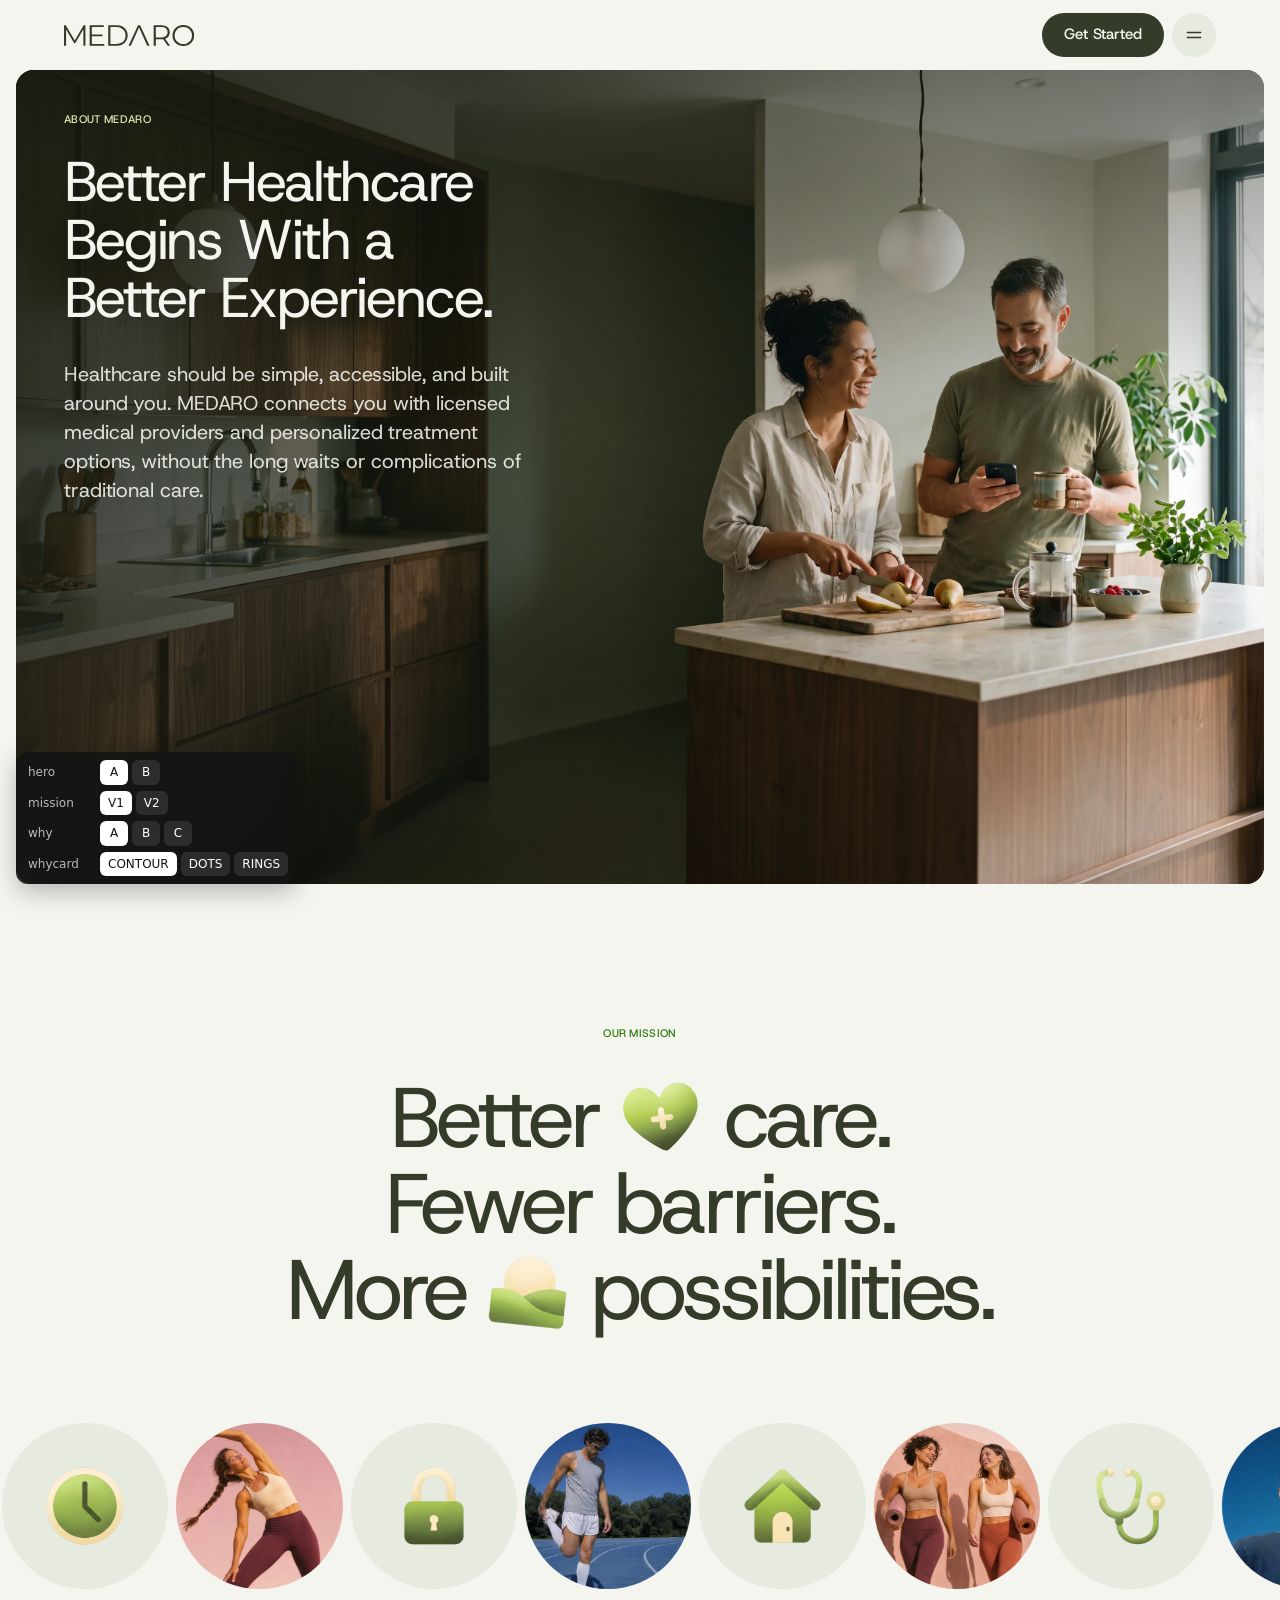
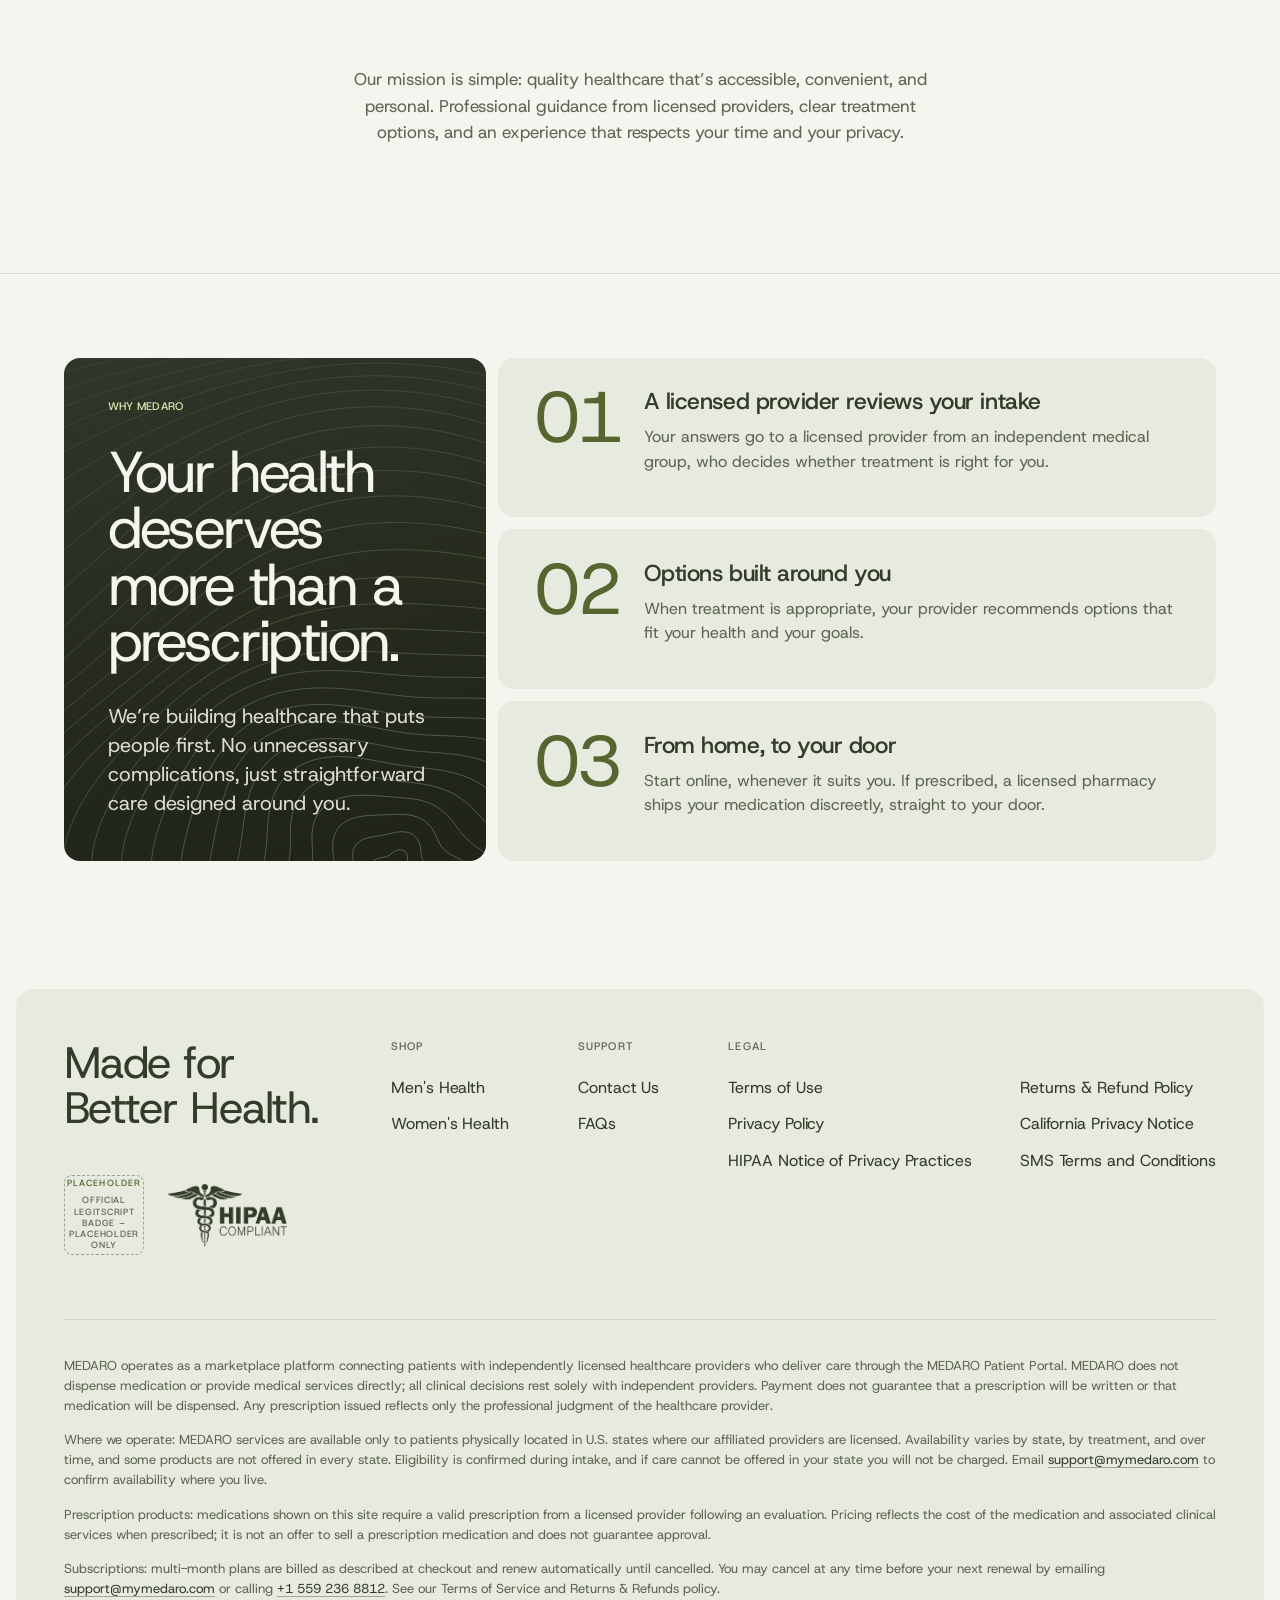
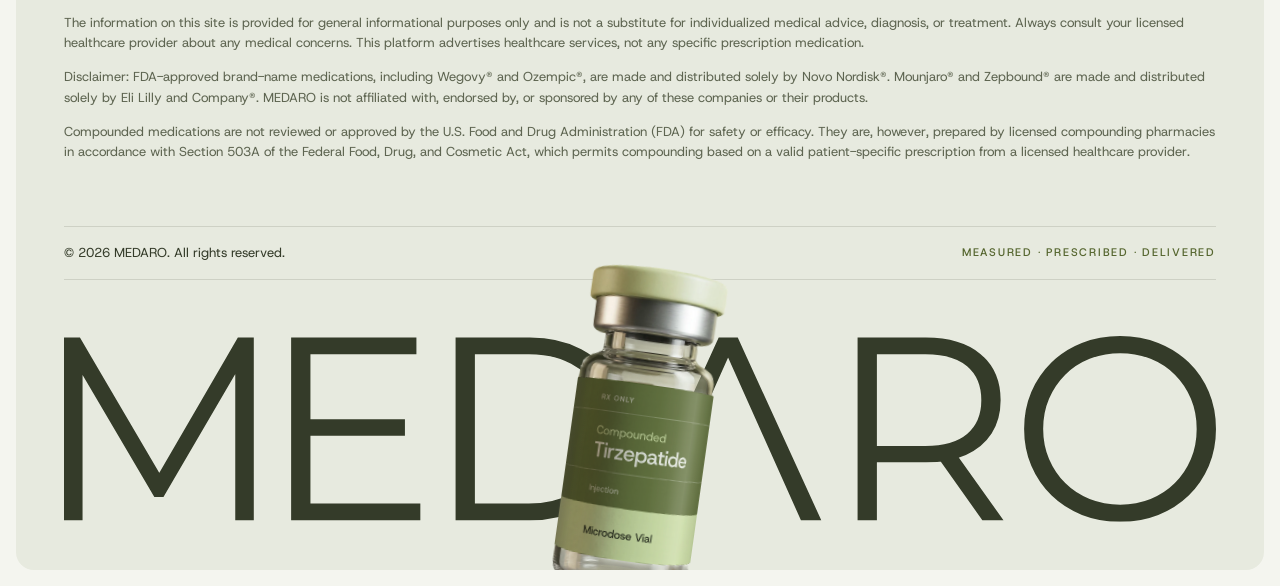
==== commit c6aa00e5: "About HTML on this branch: merge the About page and show the new photos Merged claude/optimistic-joh" ====
--- a/site/about.html
+++ b/site/about.html
@@ -150,15 +150,15 @@
 
   <main id="main">
 
-    <!-- SECTION:about/hero START · styles: sections/about/hero.css, hero--a.css, hero--b.css (versions: ?hero=a|b) · assets: assets/images/about/about-hero-standin.webp
+    <!-- SECTION:about/hero START · styles: sections/about/hero.css, hero--a.css, hero--b.css (versions: ?hero=a|b) · assets: assets/images/about/about-hero-kitchen.webp
          Built first in Framer (2026-11-23, FRAMER.md → About page), mirrored here for context. Home's stage with a photo
          inside, after the user's T3 "What to expect" reference. Copy: content/about.md → Hero, word for word, minus the
-         eyebrow "MADE FOR BETTER HEALTH." (the user crossed it out). Photo: stand-in (hero V1's runners). -->
+         eyebrow "MADE FOR BETTER HEALTH." (the user crossed it out). Photo: "Saturday breakfast" (2026-11-26), as in Framer. -->
     <div data-version="hero:a">
     <section class="about-hero about-hero--a" aria-labelledby="about-title-a">
       <div class="about-hero__stage">
-        <img class="about-hero__photo" src="assets/images/about/about-hero-standin.webp" alt=""
-             data-brief="A close, warm shot of a person at home holding a phone (screen blurred or turned away, no readable UI, no logos); shallow depth of field, olive and sage tones, film grain; deep tone on the left third for the text; 16:9 at 4K, the subject right of centre.">
+        <img class="about-hero__photo" src="assets/images/about/about-hero-kitchen.webp" alt=""
+             data-brief="Saturday breakfast (Magnific, 2026-11-26): a couple in their early forties at a walnut-and-stone kitchen island in low morning sun; she slices a pear and laughs, he glances at his phone (screen away) with a coffee. The left of the frame is shaded kitchen for the text; the couple sits at 62–92% across.">
         <div class="about-hero__copy">
           <p class="chip"><span>About MEDARO</span></p>
           <h1 class="about-hero__title" id="about-title-a">Better Healthcare Begins With a Better Experience.</h1>
@@ -170,8 +170,8 @@
     <div data-version="hero:b">
     <section class="about-hero about-hero--b" aria-labelledby="about-title-b">
       <div class="about-hero__stage">
-        <img class="about-hero__photo" src="assets/images/about/about-hero-standin.webp" alt=""
-             data-brief="A close, warm shot of a person at home holding a phone (screen blurred or turned away, no readable UI, no logos); shallow depth of field, olive and sage tones, film grain; deep tone on the left third for the text; 16:9 at 4K, the subject right of centre.">
+        <img class="about-hero__photo" src="assets/images/about/about-hero-kitchen.webp" alt=""
+             data-brief="Saturday breakfast (Magnific, 2026-11-26): a couple in their early forties at a walnut-and-stone kitchen island in low morning sun; she slices a pear and laughs, he glances at his phone (screen away) with a coffee. The left of the frame is shaded kitchen for the text; the couple sits at 62–92% across.">
         <span class="about-hero__shade" aria-hidden="true"></span>
         <div class="about-hero__copy">
           <p class="chip"><span>About MEDARO</span></p>
@@ -267,7 +267,7 @@
     </div>
     <!-- SECTION:about/mission--v2 END -->
 
-    <!-- SECTION:about/why START · styles: sections/about/why.css, why--b.css, why--c.css (versions: ?why=a|b|c) · assets: assets/images/about/why-contour.svg, why-rings.svg (tools/about-patterns.py), why-standin.webp, why-frame-standin.webp · review option (A): ?whycard=contour|dots|rings · scripts: main.js (scenes: the page turns light green)
+    <!-- SECTION:about/why START · styles: sections/about/why.css, why--b.css, why--c.css (versions: ?why=a|b|c) · assets: assets/images/about/why-contour.svg, why-rings.svg (tools/about-patterns.py), why-cooking.webp (B), why-frame-standin.webp (C) · review option (A): ?whycard=contour|dots|rings · scripts: main.js (scenes: the page turns light green)
          After the user's Daylight "Why partners choose Daylight" reference (2026-11-23). Copy: content/about.md → Why MEDARO; the
          heading is theirs (sentence case), the summary, titles and lines are rewritten in plain words at the user's request
          (DESIGN.md → Copy flags); the client's four points (labels) were taken off the cards at the user's request. -->
@@ -317,8 +317,8 @@
       </div>
       <div class="why__grid">
         <figure class="why__photo">
-          <img src="assets/images/about/why-standin.webp" alt="" loading="lazy"
-               data-brief="A calm, warm everyday moment that says care around you: one adult at home, unposed, soft window light, olive and sage tones, film grain; portrait about 4:5, no logos or text.">
+          <img src="assets/images/about/why-cooking.webp" alt="" loading="lazy"
+               data-brief="Cooking at home (Magnific, 2026-11-26): a man about fifty stirs vegetables in a sage-green kitchen by a garden window; our sage MEDARO box (How Medaro Works step 03, blank debossed lid) lies on the counter in front. 3:4.">
         </figure>
         <ol class="why__points">
           <li class="why-point">
--- a/site/sections/about/hero.css
+++ b/site/sections/about/hero.css
@@ -31,7 +31,7 @@
   width: 100%;
   height: 100%;
   object-fit: cover;
-  object-position: left center;
+  object-position: right center; /* "Saturday breakfast": the couple stays on the right, clear of the copy (Framer: right on desktop) */
 }
 
 /* Two scrims in Home's scrim colour: dark on the left and along the top,
--- a/site/sections/about/hero--b.css
+++ b/site/sections/about/hero--b.css
@@ -35,4 +35,4 @@
 .about-hero--b .about-hero__copy { width: 60%; }
 /* the stand-in photo, zoomed 12% from its top-left corner: the runners move right and down,
    clear of the one-line lede on wide, short screens (1280×800, 1366×768) */
-.about-hero--b .about-hero__photo { transform: scale(1.12); transform-origin: 0 0; }
+/* (2026-11-26) no zoom with the "Saturday breakfast" photo: it would crop the man at the right edge */
--- a/site/sections/about/why--b.css
+++ b/site/sections/about/why--b.css
@@ -48,5 +48,5 @@
   width: 100%;
   height: 100%;
   object-fit: cover;
-  object-position: 50% 30%;
+  object-position: 50% 28%; /* "Cooking at home": his head always in frame; the MEDARO box shows where the photo is tall (≤1280, phone), crops out on wide screens (Framer: Y 28% on desktop) */
 }
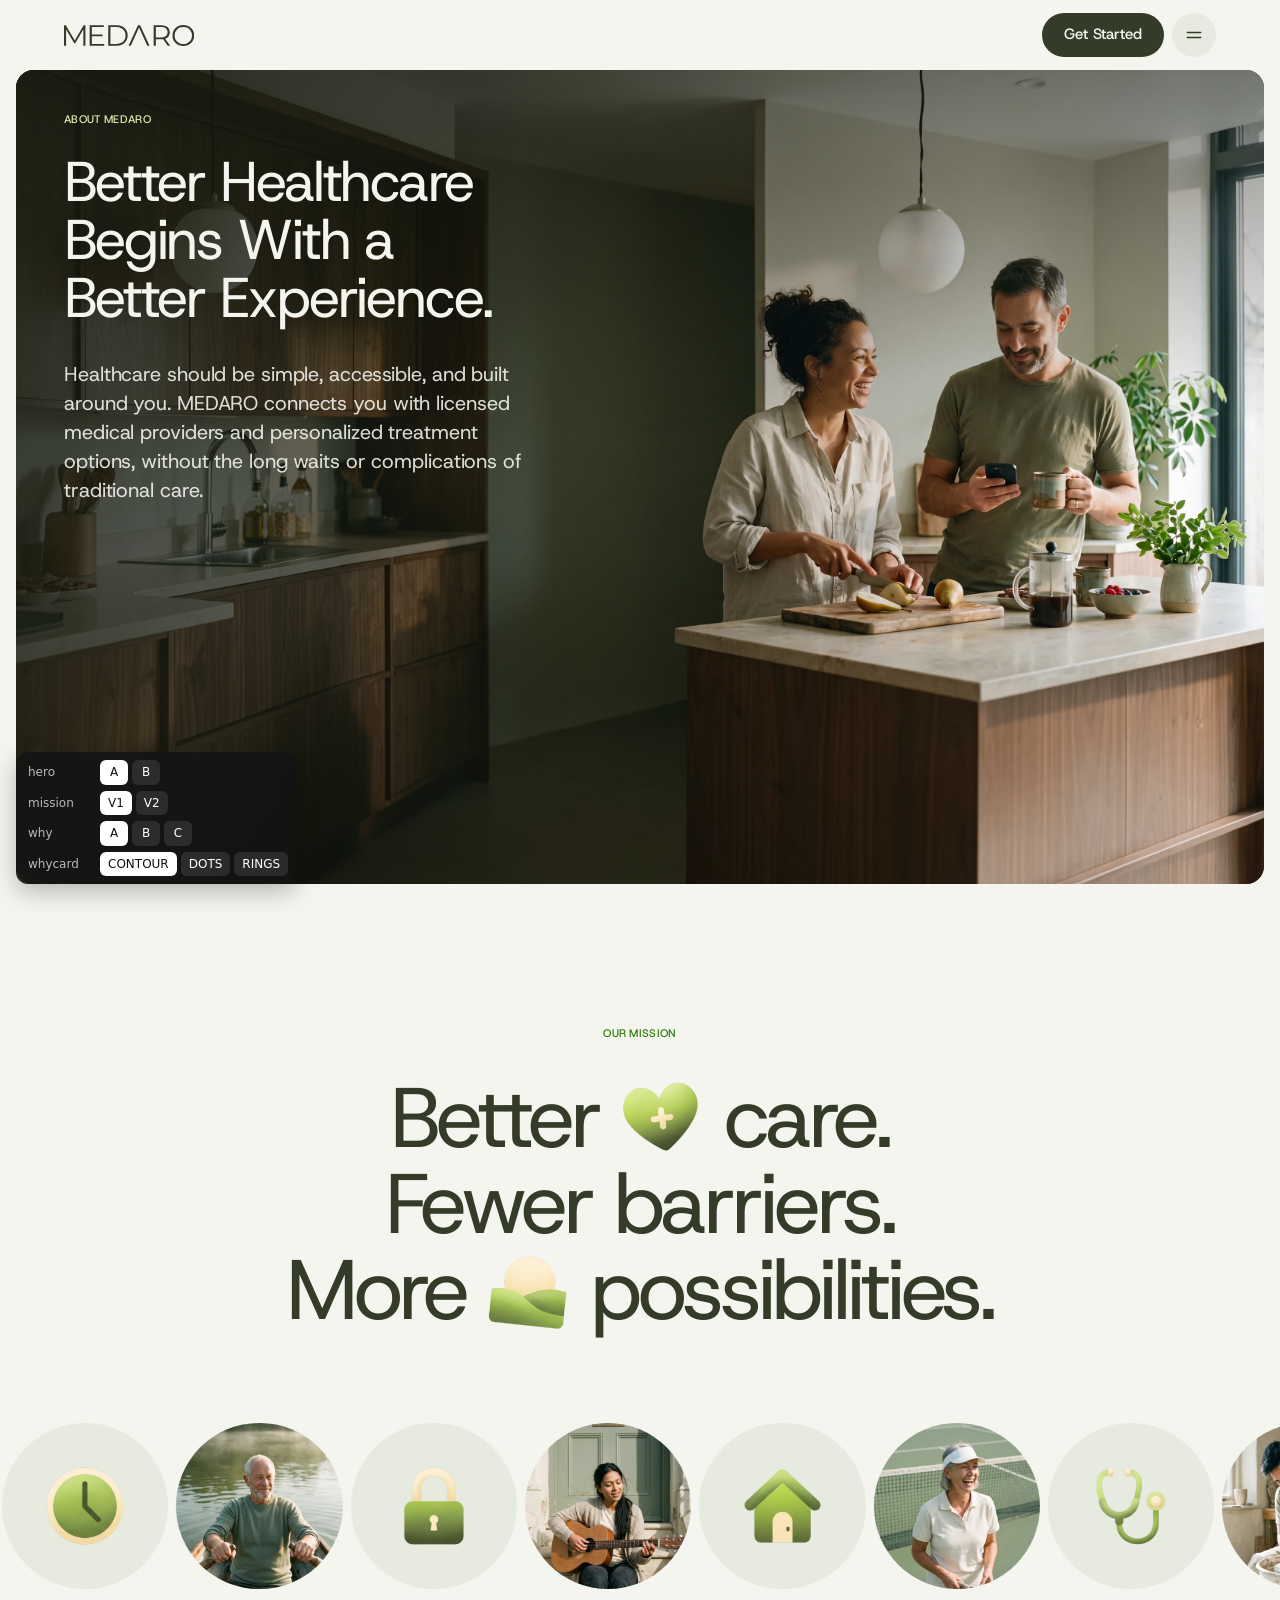
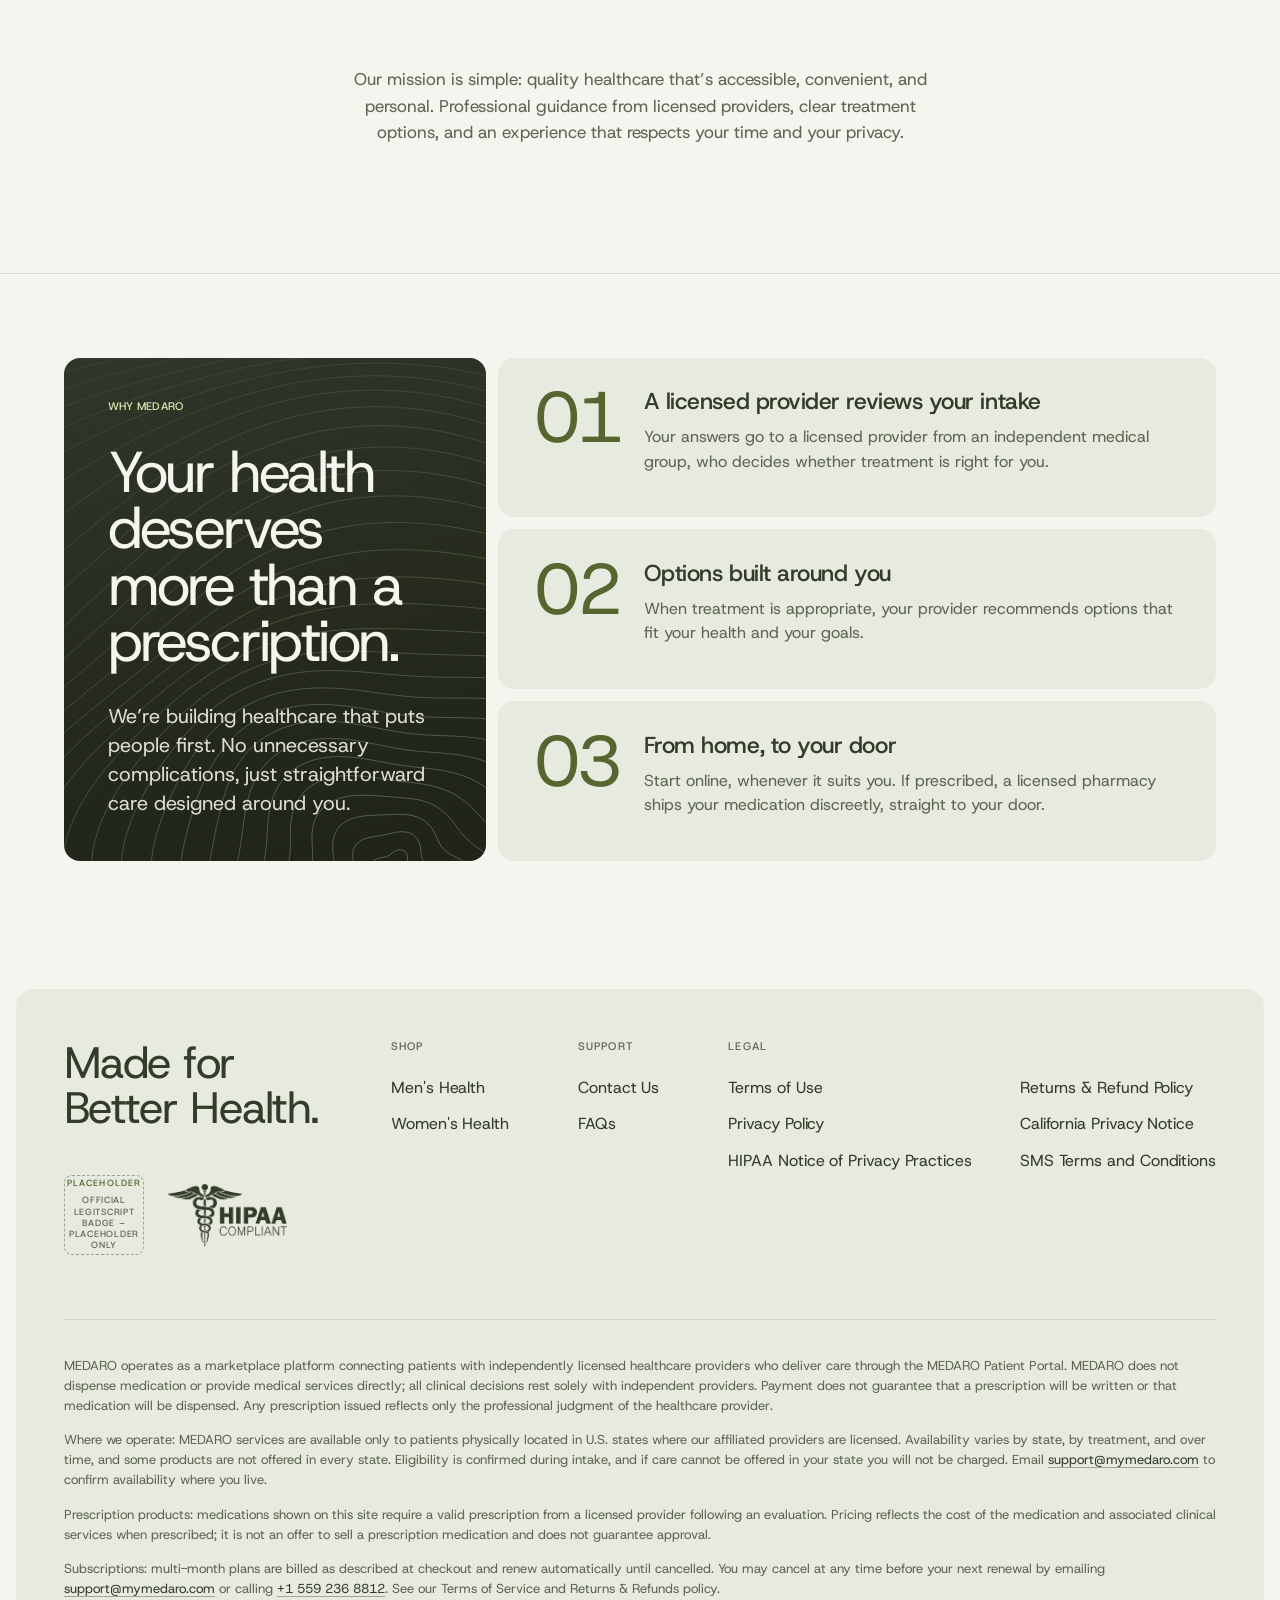
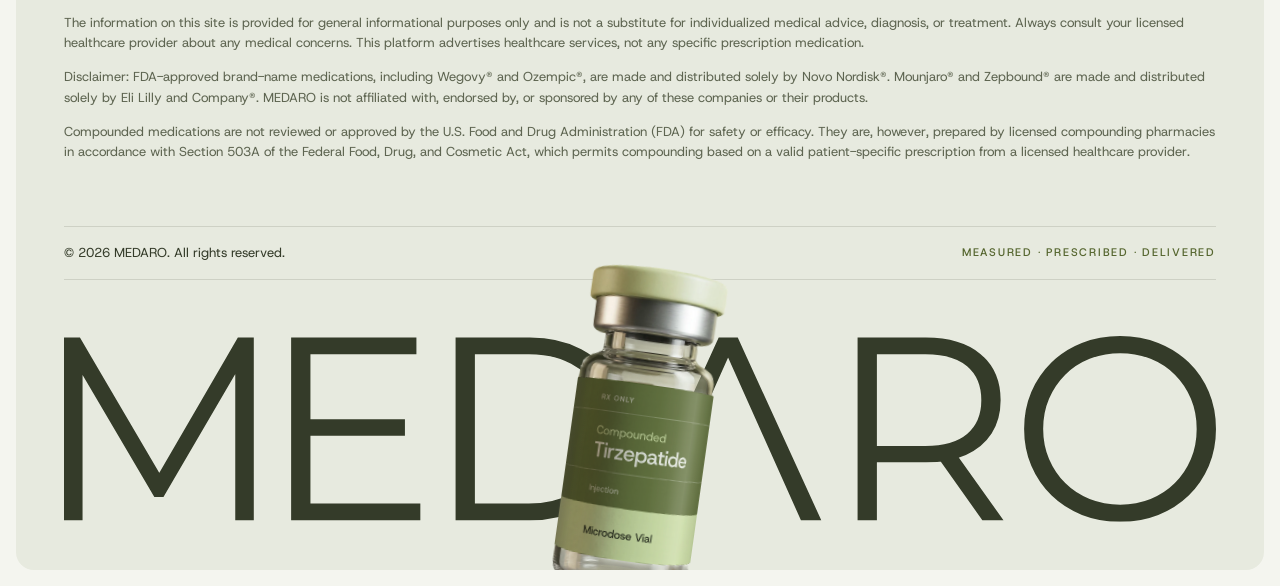
==== commit 318a9aa8: "About · Our Mission: six new circle photos, one "possibility" each Tennis, pottery, a bike ride, a k" ====
--- a/site/about.html
+++ b/site/about.html
@@ -184,7 +184,7 @@
     </div>
     <!-- SECTION:about/hero END -->
 
-    <!-- SECTION:about/mission--v1 START · styles: sections/about/mission--v1.css · scripts: main.js (reveal, drift) · assets: assets/images/womens/ (wh-friends, wh-stretch, wh-balance .webp), assets/images/mens/ (mh-breath, mh-drink, mh-stretch .webp), assets/icons/about/ (heart-plus, sun-hill, stethoscope, clipboard, phone-heart, clock, padlock, house .webp; Magnific, 2026-11-23)
+    <!-- SECTION:about/mission--v1 START · styles: sections/about/mission--v1.css · scripts: main.js (reveal, drift) · assets: assets/images/about/ (mission-tennis, -pottery, -bike, -dance, -rowing, -guitar .webp; Magnific, 2026-11-26: "More possibilities", one per circle), assets/icons/about/ (heart-plus, sun-hill, stethoscope, clipboard, phone-heart, clock, padlock, house .webp; Magnific, 2026-11-23)
          V1 "Poster" (the user's pick), after the user's Mahadeva, EuroBridge and Ragnarok references (2026-11-23). Copy: rewritten from content/about.md → Our Mission at the user's request (heading in sentence case; one paragraph merged from the two): DESIGN.md → Copy flags. -->
     <div data-version="mission:v1">
     <section class="mission-v1" id="mission" aria-labelledby="mission-v1-title">
@@ -198,29 +198,29 @@
       </div>
       <div class="mission-v1__orbs" aria-hidden="true">
         <ul class="mission-v1__row" data-drift="-1">
-          <li class="orb"><img src="assets/images/womens/wh-friends.webp" alt="" loading="lazy"></li>
+          <li class="orb"><img src="assets/images/about/mission-tennis.webp" alt="" loading="lazy"></li>
           <li class="orb orb--icon"><img class="orb__art" src="assets/icons/about/stethoscope.webp" alt="" loading="lazy"></li>
-          <li class="orb"><img src="assets/images/mens/mh-breath.webp" alt="" loading="lazy"></li>
+          <li class="orb"><img src="assets/images/about/mission-pottery.webp" alt="" loading="lazy"></li>
           <li class="orb orb--icon"><img class="orb__art" src="assets/icons/about/clipboard.webp" alt="" loading="lazy"></li>
-          <li class="orb"><img src="assets/images/womens/wh-stretch.webp" alt="" loading="lazy"></li>
+          <li class="orb"><img src="assets/images/about/mission-bike.webp" alt="" loading="lazy"></li>
           <li class="orb orb--icon"><img class="orb__art" src="assets/icons/about/phone-heart.webp" alt="" loading="lazy"></li>
-          <li class="orb"><img src="assets/images/mens/mh-drink.webp" alt="" loading="lazy"></li>
+          <li class="orb"><img src="assets/images/about/mission-dance.webp" alt="" loading="lazy"></li>
           <li class="orb orb--icon"><img class="orb__art" src="assets/icons/about/clock.webp" alt="" loading="lazy"></li>
-          <li class="orb"><img src="assets/images/womens/wh-balance.webp" alt="" loading="lazy"></li>
+          <li class="orb"><img src="assets/images/about/mission-rowing.webp" alt="" loading="lazy"></li>
           <li class="orb orb--icon"><img class="orb__art" src="assets/icons/about/padlock.webp" alt="" loading="lazy"></li>
-          <li class="orb"><img src="assets/images/mens/mh-stretch.webp" alt="" loading="lazy"></li>
+          <li class="orb"><img src="assets/images/about/mission-guitar.webp" alt="" loading="lazy"></li>
           <li class="orb orb--icon"><img class="orb__art" src="assets/icons/about/house.webp" alt="" loading="lazy"></li>
-          <li class="orb"><img src="assets/images/womens/wh-friends.webp" alt="" loading="lazy"></li>
+          <li class="orb"><img src="assets/images/about/mission-tennis.webp" alt="" loading="lazy"></li>
           <li class="orb orb--icon"><img class="orb__art" src="assets/icons/about/stethoscope.webp" alt="" loading="lazy"></li>
-          <li class="orb"><img src="assets/images/mens/mh-breath.webp" alt="" loading="lazy"></li>
+          <li class="orb"><img src="assets/images/about/mission-pottery.webp" alt="" loading="lazy"></li>
           <li class="orb orb--icon"><img class="orb__art" src="assets/icons/about/clipboard.webp" alt="" loading="lazy"></li>
-          <li class="orb"><img src="assets/images/womens/wh-stretch.webp" alt="" loading="lazy"></li>
+          <li class="orb"><img src="assets/images/about/mission-bike.webp" alt="" loading="lazy"></li>
           <li class="orb orb--icon"><img class="orb__art" src="assets/icons/about/phone-heart.webp" alt="" loading="lazy"></li>
-          <li class="orb"><img src="assets/images/mens/mh-drink.webp" alt="" loading="lazy"></li>
+          <li class="orb"><img src="assets/images/about/mission-dance.webp" alt="" loading="lazy"></li>
           <li class="orb orb--icon"><img class="orb__art" src="assets/icons/about/clock.webp" alt="" loading="lazy"></li>
-          <li class="orb"><img src="assets/images/womens/wh-balance.webp" alt="" loading="lazy"></li>
+          <li class="orb"><img src="assets/images/about/mission-rowing.webp" alt="" loading="lazy"></li>
           <li class="orb orb--icon"><img class="orb__art" src="assets/icons/about/padlock.webp" alt="" loading="lazy"></li>
-          <li class="orb"><img src="assets/images/mens/mh-stretch.webp" alt="" loading="lazy"></li>
+          <li class="orb"><img src="assets/images/about/mission-guitar.webp" alt="" loading="lazy"></li>
           <li class="orb orb--icon"><img class="orb__art" src="assets/icons/about/house.webp" alt="" loading="lazy"></li>
         </ul>
       </div>
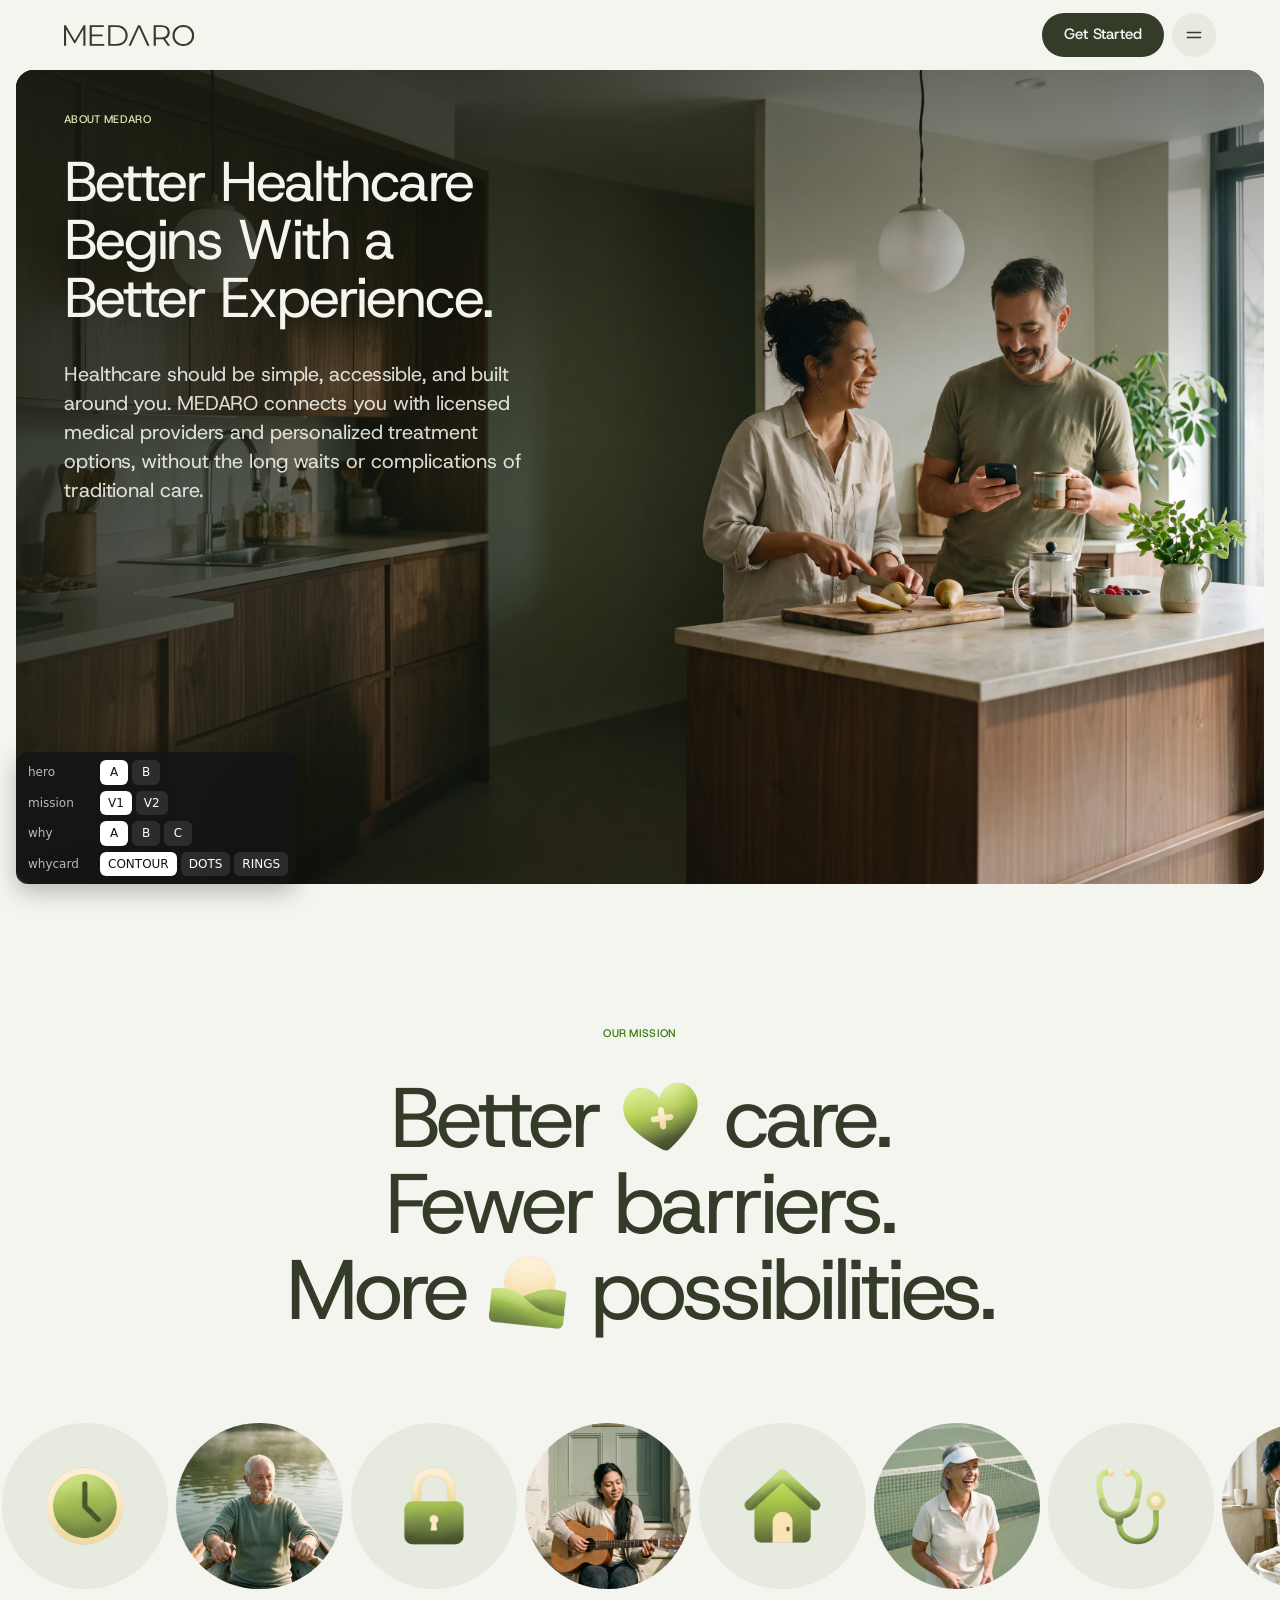
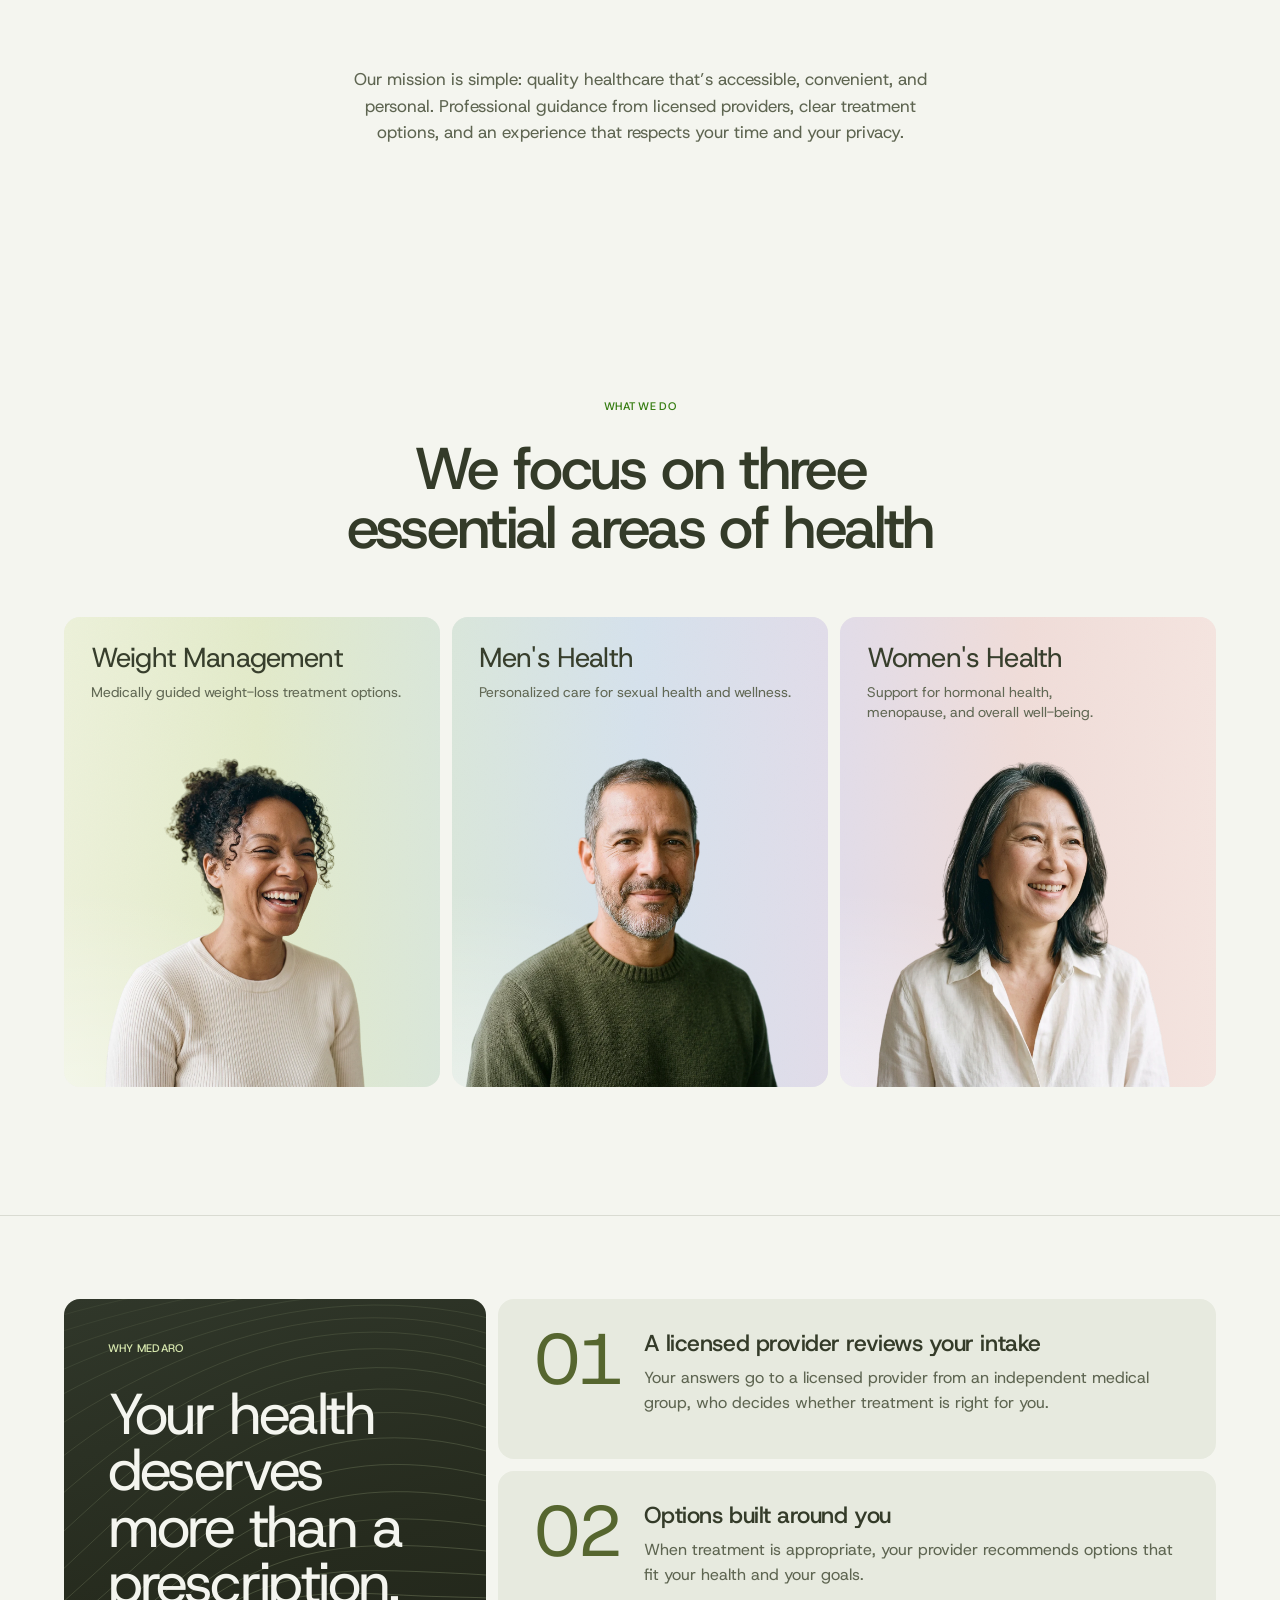
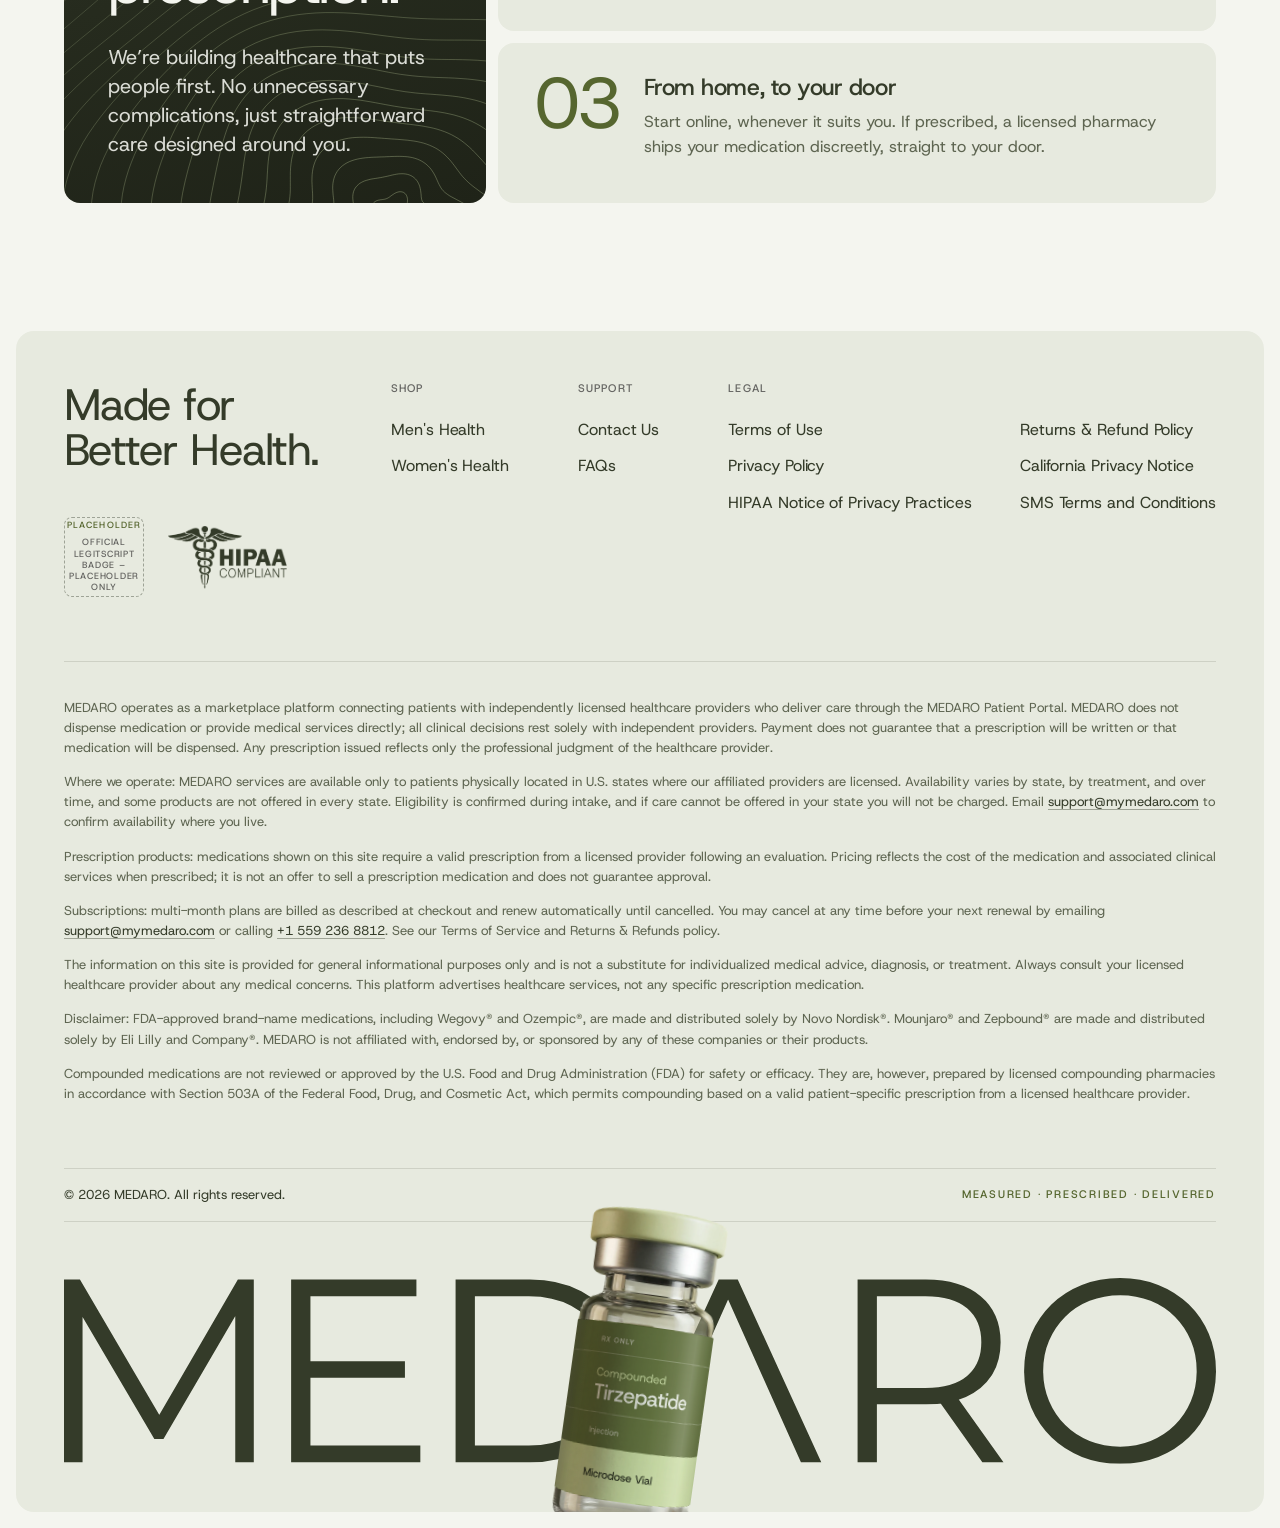
==== commit 8bb78292: "About · What We Do: in Framer (desktop, tablet, phone) and in about.html The section from claude/sha" ====
--- a/site/about.html
+++ b/site/about.html
@@ -22,6 +22,7 @@
   <link rel="stylesheet" href="sections/about/hero--b.css">
   <link rel="stylesheet" href="sections/about/mission--v1.css">
   <link rel="stylesheet" href="sections/about/mission--v2.css">
+  <link rel="stylesheet" href="sections/about/what-we-do.css">
   <link rel="stylesheet" href="sections/about/why.css">
   <link rel="stylesheet" href="sections/about/why--b.css">
   <link rel="stylesheet" href="sections/about/why--c.css">
@@ -267,6 +268,50 @@
     </div>
     <!-- SECTION:about/mission--v2 END -->
 
+    <!-- SECTION:about/what-we-do START · styles: sections/about/what-we-do.css · scripts: main.js (reveal) · assets: assets/images/about/ (wwd-weight.webp, wwd-mens.webp, wwd-womens.webp)
+         After the user's hims reference (2026-11-23), three cards instead of two. Copy: content/about.md → What We Do,
+         word for word ("What We Do" as the chip, the lead-in sentence as the headline, its colon removed by the user). Photos: Magnific, 2026-11-23,
+         cut out over the row's gradient (drawn in code). -->
+    <section class="wwd" id="what-we-do" aria-labelledby="wwd-title">
+      <div class="wwd__frame">
+        <header class="wwd__head">
+          <p class="chip"><span>What We Do</span></p>
+          <h2 class="wwd__title" id="wwd-title">We focus on three essential areas of health</h2>
+        </header>
+
+        <ul class="wwd__cards" data-reveal>
+          <li>
+            <a class="wwd-card wwd-card--weight" href="weight-loss.html" style="--i:0">
+              <span class="wwd-card__text">
+                <span class="wwd-card__name">Weight Management</span>
+                <span class="wwd-card__line">Medically guided <span class="wwd-card__keep">weight-loss</span> treatment options.</span>
+              </span>
+              <img class="wwd-card__person" src="assets/images/about/wwd-weight.webp" alt="" width="949" height="1200" loading="lazy" decoding="async">
+            </a>
+          </li>
+          <li>
+            <a class="wwd-card wwd-card--mens" href="mens-health.html" style="--i:1">
+              <span class="wwd-card__text">
+                <span class="wwd-card__name">Men's Health</span>
+                <span class="wwd-card__line">Personalized care for sexual health and wellness.</span>
+              </span>
+              <img class="wwd-card__person" src="assets/images/about/wwd-mens.webp" alt="" width="1143" height="1200" loading="lazy" decoding="async">
+            </a>
+          </li>
+          <li>
+            <a class="wwd-card wwd-card--womens" href="index.html#womens-health" style="--i:2">
+              <span class="wwd-card__text">
+                <span class="wwd-card__name">Women's Health</span>
+                <span class="wwd-card__line">Support for hormonal health, menopause, and overall well-being.</span>
+              </span>
+              <img class="wwd-card__person" src="assets/images/about/wwd-womens.webp" alt="" width="1072" height="1200" loading="lazy" decoding="async">
+            </a>
+          </li>
+        </ul>
+      </div>
+    </section>
+    <!-- SECTION:about/what-we-do END -->
+
     <!-- SECTION:about/why START · styles: sections/about/why.css, why--b.css, why--c.css (versions: ?why=a|b|c) · assets: assets/images/about/why-contour.svg, why-rings.svg (tools/about-patterns.py), why-cooking.webp (B), why-frame-standin.webp (C) · review option (A): ?whycard=contour|dots|rings · scripts: main.js (scenes: the page turns light green)
          After the user's Daylight "Why partners choose Daylight" reference (2026-11-23). Copy: content/about.md → Why MEDARO; the
          heading is theirs (sentence case), the summary, titles and lines are rewritten in plain words at the user's request
--- a/site/sections/about/what-we-do.css
+++ b/site/sections/about/what-we-do.css
@@ -0,0 +1,188 @@
+/* ==========================================================================
+   About · What We Do
+   After the user's hims reference (2026-11-23: "Your health is personal. Now,
+   so is your care." over two photo cards), with three cards instead of two
+   (user: "in our case we will use 3 cards instead of 2"):
+   - a centred head: the chip, then the client's sentence as the big
+     two-line headline (the reference's statement);
+   - one row of equal photo cards on the header's logo line: the name and
+     the line on top, each on full-width lines, and the person below,
+     smaller and centred, rising from the card's foot (user, 2026-11-23:
+     "line line for heading and body like fill width … shrink photo down a
+     bit … center aligned … heading body on top and image at bottom").
+   Signature: one gradient runs through the whole row, like the reference's
+   pair (mint into lavender across both cards), here through each care
+   line's own colour on Home: lime mist (Weight Loss) → sky (Men's Health)
+   → blush (Women's Health), with a mint and a lilac where the cards meet.
+   Drawn in code (crisp at 2x, editable in Framer as a fill); each card shows
+   its third of the same gradient (background-size 300% + the two gaps).
+   People: three new photos (Magnific, 2026-11-23), shot on a flat backdrop
+   in their card's colour and cut out, so their edges melt into the
+   gradient: assets/images/about/wwd-weight.webp, wwd-mens.webp,
+   wwd-womens.webp.
+   Text in our ink, not the reference's white: white on these pastels is
+   about 1.3:1 (ink is 8:1+ on every stop).
+   All three are links, like the menu's treatment cards: Weight Management
+   and Men's Health to their landing pages, Women's Health to its section on
+   Home (user, 2026-11-23: "remove coming soon and make it clickable too").
+   Alive: the cards rise in one after another when the row comes into view
+   (main.js, data-reveal) and each person rises into the card a beat later;
+   on hover the person grows 2% from the card's foot. Reduced motion: still.
+   Copy: content/about.md → What We Do, word for word ("What We Do" is the
+   chip; the lead-in sentence is the headline, its colon removed by the
+   user, 2026-11-23).
+   Framer: the card is one component, a variant per care line (name, line,
+   photo, gradient position); the row's gradient becomes each variant's fill.
+   ========================================================================== */
+
+.wwd {
+  --wwd-pad: clamp(112px, 10vw, 192px);
+  --wwd-gap: 12px;
+  padding: var(--wwd-pad) calc(var(--frame-side) + 48px);
+  background: var(--color-bg);
+  color: var(--color-ink);
+}
+.wwd__frame {
+  max-width: calc(var(--frame-max) - 96px);
+  margin-inline: auto;
+}
+
+/* ---------- Head: chip and the headline, centred ---------- */
+.wwd__head {
+  display: grid;
+  justify-items: center;
+  text-align: center;
+}
+.wwd .chip { margin: 0 auto 28px; } /* leaf green on paper (styles.css default) */
+.wwd__title {
+  max-width: 14em;
+  font-family: var(--font-display);
+  font-size: clamp(48px, 4.6vw, 88px);
+  font-weight: var(--weight-medium);
+  line-height: 1;
+  letter-spacing: -0.045em;
+  text-wrap: balance;
+}
+
+/* ---------- The row ---------- */
+.wwd__cards {
+  display: grid;
+  grid-template-columns: repeat(3, minmax(0, 1fr));
+  gap: var(--wwd-gap);
+  margin: clamp(56px, 4.6vw, 88px) 0 0;
+  padding: 0;
+  list-style: none;
+}
+
+.wwd-card {
+  /* the row's gradient: lime mist → mint → sky → lilac → blush. The card
+     midpoints (1/6, 1/2, 5/6) carry the colour each photo was shot on. */
+  --wwd-sweep: linear-gradient(90deg,
+    #ebf0d8 0%,
+    #e1e9c8 16.67%,
+    #d8e5d9 33.33%,
+    #d4e0eb 50%,
+    #e0dbe8 66.67%,
+    #efdbd7 83.33%,
+    #f4e3de 100%);
+  position: relative;
+  display: flex;
+  flex-direction: column;
+  aspect-ratio: 4 / 5;
+  height: 100%;
+  padding: clamp(24px, 2.1vw, 40px);
+  overflow: hidden; /* the person runs off the card's foot */
+  border-radius: var(--radius-m);
+  isolation: isolate;
+  color: var(--color-ink);
+  text-decoration: none;
+  background-color: #dfe4dc;
+  background-image:
+    radial-gradient(110% 60% at 0% 100%, rgb(255 255 255 / 0.42), rgb(255 255 255 / 0) 70%), /* soft light from the lower left, like the reference */
+    var(--wwd-sweep);
+  background-size: 100% 100%, calc(300% + 2 * var(--wwd-gap)) 100%;
+  background-position: 0 0, var(--wwd-at, 0%) 0;
+  background-repeat: no-repeat;
+}
+.wwd-card--weight { --wwd-at: 0%; }
+.wwd-card--mens { --wwd-at: 50%; }
+.wwd-card--womens { --wwd-at: 100%; }
+
+/* fine grain over the gradient, so it never bands at 2x (an inline SVG, so
+   it works from file://) */
+.wwd-card::after {
+  content: "";
+  position: absolute;
+  inset: 0;
+  z-index: 3;
+  pointer-events: none;
+  opacity: 0.22;
+  mix-blend-mode: soft-light;
+  background-image: url("data:image/svg+xml;utf8,<svg xmlns='http://www.w3.org/2000/svg' width='160' height='160'><filter id='n'><feTurbulence type='fractalNoise' baseFrequency='0.9' numOctaves='2' stitchTiles='stitch'/><feColorMatrix values='0 0 0 0 0.5  0 0 0 0 0.5  0 0 0 0 0.5  0 0 0 1.2 -0.1'/></filter><rect width='100%' height='100%' filter='url(%23n)'/></svg>");
+}
+
+/* ---------- Text: name and line on top, full width ---------- */
+.wwd-card__text {
+  position: relative;
+  z-index: 2;
+  display: grid;
+  gap: clamp(8px, 0.75vw, 14px);
+}
+.wwd-card__name {
+  font-size: clamp(26px, 2.15vw, 42px);
+  font-weight: var(--weight-regular);
+  line-height: 1.04;
+  letter-spacing: -0.03em;
+  white-space: nowrap; /* one line (user: "line line for heading") */
+}
+.wwd-card__line {
+  font-size: clamp(14px, 1.04vw, 17px);
+  line-height: 1.45;
+  color: var(--color-text-muted); /* 5:1+ on every stop */
+  text-wrap: balance; /* full width; when it needs two lines, two even ones (no lone "well-being.") */
+}
+.wwd-card__keep { white-space: nowrap; } /* "weight-loss" never breaks at its hyphen */
+
+/* ---------- The person: smaller, centred, rising from the foot ----------
+   Centred on the head, not the image box: --wwd-cx is where the head's
+   middle sits across each cut-out (measured on the pixels). */
+.wwd-card__person {
+  position: absolute;
+  z-index: 1;
+  bottom: 0;
+  left: 50%;
+  height: var(--wwd-h, 70%);
+  width: auto;
+  max-width: none;
+  translate: calc(var(--wwd-cx, 50%) * -1) 0;
+  transform-origin: 50% 100%;
+  transition: transform 700ms var(--ease-out);
+}
+.wwd-card--weight { --wwd-cx: 56.5%; }
+.wwd-card--mens { --wwd-cx: 55.7%; }
+.wwd-card--womens { --wwd-cx: 51.6%; }
+/* Links: the person grows a little from the card's foot */
+a.wwd-card:hover .wwd-card__person { transform: scale(1.02); }
+a.wwd-card:focus-visible { outline: 2px solid var(--color-ink); outline-offset: 3px; border-radius: var(--radius-m); }
+
+/* ---------- Rise in (main.js adds .is-in when the row is in view) ---------- */
+.wwd-card {
+  transition: opacity 800ms var(--ease-out), transform 800ms var(--ease-out);
+  transition-delay: calc(var(--i, 0) * 90ms);
+}
+.wwd-card .wwd-card__person { transition-delay: 0ms; }
+.wwd__cards[data-reveal]:not(.is-in) .wwd-card { opacity: 0; transform: translateY(28px); }
+.wwd__cards[data-reveal]:not(.is-in) .wwd-card__person { transform: translateY(8%); }
+.wwd__cards[data-reveal].is-in .wwd-card__person {
+  transition: transform 1100ms var(--ease-out);
+  transition-delay: calc(var(--i, 0) * 90ms + 140ms);
+}
+.wwd__cards[data-reveal].is-in a.wwd-card:hover .wwd-card__person {
+  transition: transform 700ms var(--ease-out);
+  transition-delay: 0ms;
+}
+
+@media (prefers-reduced-motion: reduce) {
+  .wwd__cards[data-reveal]:not(.is-in) .wwd-card { opacity: 1; transform: none; }
+  .wwd__cards[data-reveal]:not(.is-in) .wwd-card__person { transform: none; }
+}
